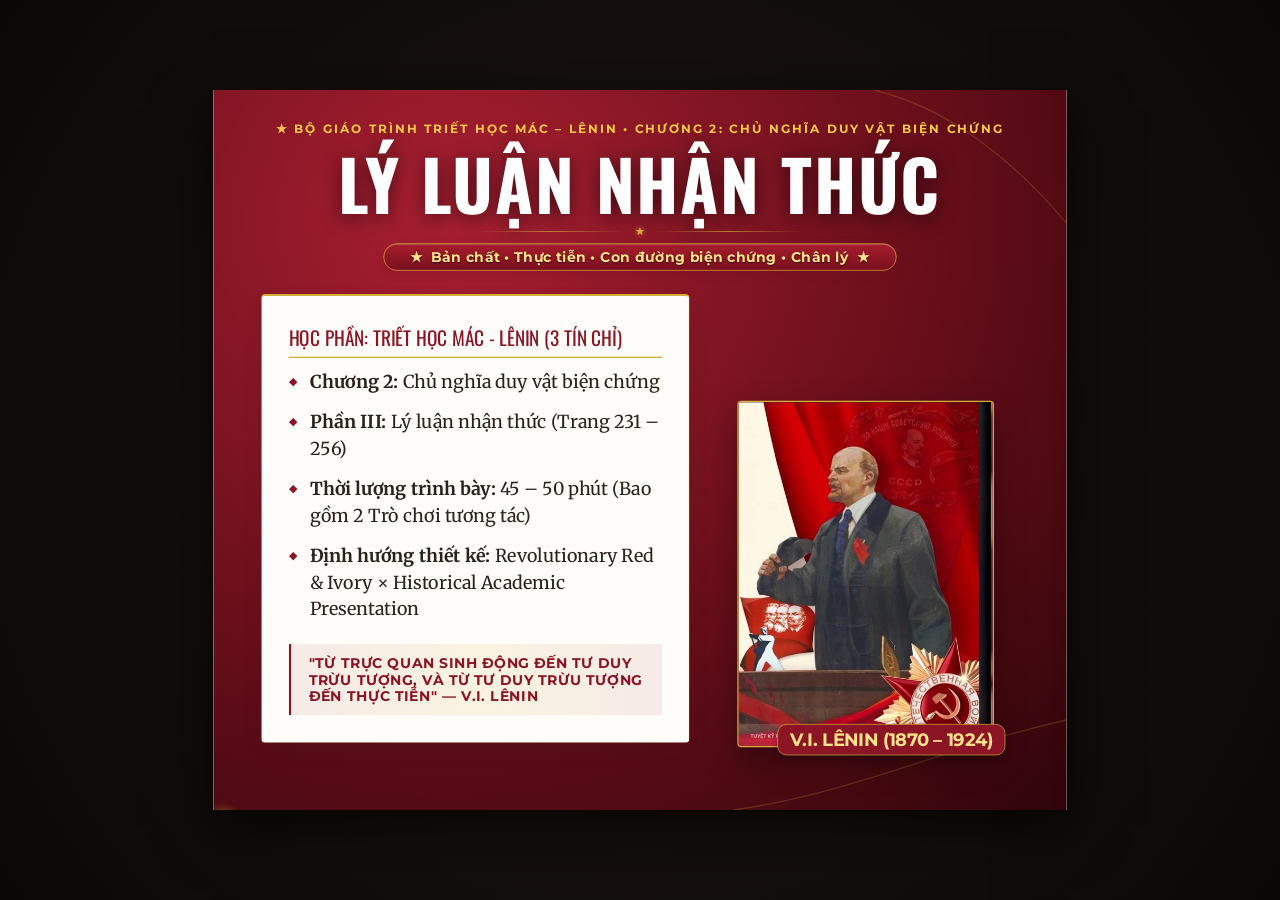
==== presentation/index.html @ bc255d62 "Update fit.js: per-column responsive text scaling with side-ratio constraint & add data-nofit to sli" ====
<!DOCTYPE html>
<html lang="vi">
<head>
  <meta charset="UTF-8">
  <meta name="viewport" content="width=device-width, initial-scale=1.0">
  <title>Lý luận nhận thức - Triết học Mác – Lênin</title>
  <!-- Google Fonts for Vietnamese Academic Presentation -->
  <link rel="stylesheet" href="assets/css/fonts.css"> <!-- font tự lưu: chạy được khi không có mạng -->
  <link rel="stylesheet" href="assets/css/style.css">
  <link rel="stylesheet" href="assets/css/design-v3.css">
</head>
<body>

<svg style="display: none;">
  <defs>
    <!-- Soviet Star Gold -->
    <g id="icon-gold-star">
      <polygon points="12,2 15,9 22,9 16.5,13.5 18.5,20.5 12,16 5.5,20.5 7.5,13.5 2,9 9,9" fill="#D4AF37" stroke="#FFE28A" stroke-width="0.8"/>
    </g>
    <!-- Red Ribbon Corner Swash -->
    <g id="swash-topright">
      <path d="M0,0 C120,20 220,90 320,220 L320,0 Z" fill="url(#grad-red-swash)"/>
      <path d="M30,0 C140,25 240,105 320,200" stroke="#D4AF37" stroke-width="2" fill="none" opacity="0.8"/>
    </g>
    <!-- Wave Bottom Ribbon -->
    <g id="swash-bottomright">
      <path d="M0,200 C180,180 320,110 520,70 L520,200 Z" fill="url(#grad-red-wave)"/>
      <path d="M20,200 C200,175 340,105 520,65" stroke="#D4AF37" stroke-width="2" fill="none" opacity="0.85"/>
    </g>
    <!-- Gradients -->
    <linearGradient id="grad-red-swash" x1="0%" y1="0%" x2="100%" y2="100%">
      <stop offset="0%" stop-color="#9E1B2D" stop-opacity="0.95"/>
      <stop offset="100%" stop-color="#680E1A" stop-opacity="0.98"/>
    </linearGradient>
    <linearGradient id="grad-red-wave" x1="0%" y1="0%" x2="100%" y2="100%">
      <stop offset="0%" stop-color="#B5202B" stop-opacity="0.9"/>
      <stop offset="100%" stop-color="#7A0F1D" stop-opacity="0.98"/>
    </linearGradient>
  </defs>
</svg>

<div id="viewport">
  <div id="presentation-container">

    <!-- SLIDE 1: BÌA TRANG TRỌNG -->
    <div class="slide active bg-ivory" id="slide-1"
         data-notes-time="1 phút 30 giây"
         data-notes-explain="Kính chào Thầy Cô và các bạn sinh viên. Hôm nay chúng ta cùng bước vào nghiên cứu Phần III, Chương 2 của Bộ Giáo trình Triết học Mác - Lênin: Lý luận nhận thức (Gnoseology/Epistemology). Đây là một trong những nội dung rực rỡ nhất của chủ nghĩa duy vật biện chứng, giải mã nguồn gốc, bản chất và con đường loài người chinh phục chân lý."
         data-notes-example="Từ việc người nguyên thủy tìm ra lửa qua lao động thực tiễn cho đến các nhà khoa học đương đại vận hành kính viễn vọng không gian James Webb hay phát triển Trí tuệ Nhân tạo - đó đều là hành trình biện chứng của nhận thức."
         data-notes-keypoint="Nhận thức không phải là sự phản ánh thụ động như tấm gương soi, mà là một quá trình phản ánh tích cực, chủ động, sáng tạo thế giới khách quan vào bộ óc người trên cơ sở thực tiễn."
         data-notes-transition="Trước khi đi vào chi tiết, chúng ta cùng điểm qua cấu trúc tổng thể của bài thuyết trình hôm nay.">
      
      <svg class="ribbon-swash-topright" viewBox="0 0 320 220"><use href="#swash-topright"/></svg>
      <svg class="ribbon-swash-bottomright" viewBox="0 0 520 200"><use href="#swash-bottomright"/></svg>

      <div class="header-section-badge" style="justify-content: center;">
        <span>★</span> BỘ GIÁO TRÌNH TRIẾT HỌC MÁC – LÊNIN • CHƯƠNG 2: CHỦ NGHĨA DUY VẬT BIỆN CHỨNG
      </div>
      <h1 class="slide-main-title" style="font-size: 52px; margin-top: 10px; letter-spacing: 3px;">LÝ LUẬN NHẬN THỨC</h1>
      <div class="title-star-motif"><span class="star-icon">★</span></div>
      <div class="slide-subtitle-pill" style="margin-bottom: 28px;">
        <span class="pill-star">★</span>
        <span>Bản chất • Thực tiễn • Con đường biện chứng • Chân lý</span>
        <span class="pill-star">★</span>
      </div>

      <div class="slide-body" style="align-items: center; justify-content: space-between;">
        <!-- Left: Card thông tin bài giảng -->
        <div class="ivory-card" style="flex: 1.1; max-width: 950px; padding: 40px;">
          <div style="font-family: var(--font-title); font-size: 26px; color: var(--color-crimson); margin-bottom: 16px; border-bottom: 2px solid var(--color-gold); padding-bottom: 8px;">
            HỌC PHẦN: TRIẾT HỌC MÁC - LÊNIN (3 TÍN CHỈ)
          </div>
          <ul class="bullet-list" style="font-size: 20px;">
            <li class="bullet-item"><strong>Chương 2:</strong> Chủ nghĩa duy vật biện chứng</li>
            <li class="bullet-item"><strong>Phần III:</strong> Lý luận nhận thức (Trang 231 – 256)</li>
            <li class="bullet-item"><strong>Thời lượng trình bày:</strong> 45 – 50 phút (Bao gồm 2 Trò chơi tương tác)</li>
            <li class="bullet-item"><strong>Định hướng thiết kế:</strong> Revolutionary Red & Ivory × Historical Academic Presentation</li>
          </ul>
          <div class="takeaway-banner" style="margin-top: 32px;">
            "TỪ TRỰC QUAN SINH ĐỘNG ĐẾN TƯ DUY TRỪU TƯỢNG, VÀ TỪ TƯ DUY TRỪU TƯỢNG ĐẾN THỰC TIỄN" — V.I. LÊNIN
          </div>
        </div>

        <!-- Right: Tranh cắt tư liệu Lenin trên lễ đài -->
        <div style="flex: 0.9; display: flex; justify-content: center; align-items: flex-end; height: 100%; position: relative;">
          <img src="assets/images/cutouts/lenin_podium.jpg" alt="V.I. Lenin tại lễ đài" 
               style="max-height: 520px; border-radius: 16px; box-shadow: var(--shadow-deep); border: 2px solid var(--color-gold); object-fit: cover;">
          <div style="position: absolute; bottom: -12px; right: 20px; background: var(--color-crimson); color: var(--color-gold-light); font-family: var(--font-sans); font-size: 14px; font-weight: 700; padding: 6px 18px; border-radius: 14px; border: 1.5px solid var(--color-gold); box-shadow: 0 4px 10px rgba(0,0,0,0.3);">
            V.I. LÊNIN (1870 – 1924)
          </div>
        </div>
      </div>
    </div>
        

    <!-- SLIDE 2: MỤC LỤC BÀI HỌC -->
    <div class="slide bg-crimson-rich" id="slide-2"
         data-notes-time="1 phút 15 giây"
         data-notes-explain="Bài thuyết trình gồm 5 trụ cột nội dung chính và 2 hoạt động tương tác xen kẽ. Cấu trúc được thiết kế tuần tự theo đúng tiến trình biện chứng của nhận thức luận Mác - Lênin."
         data-notes-example="Ta sẽ đi từ lịch sử các quan điểm triết học, bản chất nhận thức, sang vai trò của thực tiễn, phân tích 2 giai đoạn cảm tính và lý tính, định nghĩa chân lý và kết thúc bằng việc liên hệ chính hành trình học tập, nghiên cứu của sinh viên trong kỷ nguyên số."
         data-notes-keypoint="Điểm nhấn là 2 trò chơi tương tác: Trò chơi 1 giữa giờ giúp phân biệt Thực tiễn vs Lý thuyết; Trò chơi 2 cuối giờ giúp giải mã các tình huống nhận thức biện chứng."
         data-notes-transition="Bây giờ, xin mời các bạn cùng theo dõi chuẩn đầu ra và mục tiêu cốt lõi mà bài giảng hướng tới.">

      <div class="header-section-badge" style="justify-content: center;">
        <span>★</span> LỘ TRÌNH BÀI GIẢNG 45-50 PHÚT
      </div>
      <h1 class="slide-main-title">NỘI DUNG CHƯƠNG TRÌNH</h1>
      <div class="title-star-motif"><span class="star-icon">★</span></div>
      <div class="slide-subtitle-pill">
        <span class="pill-star">★</span>
        <span>5 Trụ cột tri thức & 2 Hoạt động tương tác</span>
        <span class="pill-star">★</span>
      </div>

      <div class="slide-body" style="flex-direction: column; justify-content: center; gap: 16px;">
        <div style="display: grid; grid-template-columns: repeat(3, 1fr); gap: 20px;">
          <!-- Mục 1 -->
          <div class="dark-card" style="border-top: 4px solid var(--color-gold);">
            <div style="font-family: var(--font-title); font-size: 28px; color: var(--color-gold-bright); margin-bottom: 6px;">PHẦN 01</div>
            <div style="font-family: var(--font-subtitle); font-size: 20px; font-weight: 700; color: #FFFFFF; margin-bottom: 8px;">Bản chất của nhận thức</div>
            <p style="font-size: 15px; color: var(--color-text-light-muted); line-height: 1.5;">Khái niệm, các quan điểm trong lịch sử triết học và 3 nguyên tắc duy vật biện chứng của V.I. Lênin.</p>
          </div>

          <!-- Mục 2 -->
          <div class="dark-card" style="border-top: 4px solid var(--color-gold);">
            <div style="font-family: var(--font-title); font-size: 28px; color: var(--color-gold-bright); margin-bottom: 6px;">PHẦN 02</div>
            <div style="font-family: var(--font-subtitle); font-size: 20px; font-weight: 700; color: #FFFFFF; margin-bottom: 8px;">Thực tiễn & Vai trò thực tiễn</div>
            <p style="font-size: 15px; color: var(--color-text-light-muted); line-height: 1.5;">Phạm trù Practica, 3 đặc trưng, 3 hình thức cơ bản và 4 vai trò quyết định đối với nhận thức.</p>
          </div>

          <!-- Mini Game 1 -->
          <div class="dark-card" style="border-top: 4px solid #E53935; background: rgba(139, 21, 36, 0.45);">
            <div style="font-family: var(--font-title); font-size: 28px; color: #FFCDD2; margin-bottom: 6px;">GIỮA GIỜ</div>
            <div style="font-family: var(--font-subtitle); font-size: 20px; font-weight: 700; color: #FFFFFF; margin-bottom: 8px;">Trò chơi 1: Thực tiễn hay Lý thuyết?</div>
            <p style="font-size: 15px; color: #FFE28A; line-height: 1.5;">Thử thách 5 tình huống phân biệt hoạt động thực tiễn với tư duy trừu tượng thuần túy.</p>
          </div>
        </div>

        <div style="display: grid; grid-template-columns: repeat(3, 1fr); gap: 20px;">
          <!-- Mục 3 -->
          <div class="dark-card" style="border-top: 4px solid var(--color-gold);">
            <div style="font-family: var(--font-title); font-size: 28px; color: var(--color-gold-bright); margin-bottom: 6px;">PHẦN 03</div>
            <div style="font-family: var(--font-subtitle); font-size: 20px; font-weight: 700; color: #FFFFFF; margin-bottom: 8px;">Các giai đoạn nhận thức</div>
            <p style="font-size: 15px; color: var(--color-text-light-muted); line-height: 1.5;">Con đường biện chứng: Nhận thức cảm tính ⇄ Nhận thức lý tính ⇄ Thực tiễn.</p>
          </div>

          <!-- Mục 4 -->
          <div class="dark-card" style="border-top: 4px solid var(--color-gold);">
            <div style="font-family: var(--font-title); font-size: 28px; color: var(--color-gold-bright); margin-bottom: 6px;">PHẦN 04 & 05</div>
            <div style="font-family: var(--font-subtitle); font-size: 20px; font-weight: 700; color: #FFFFFF; margin-bottom: 8px;">Chân lý & Kỷ nguyên AI</div>
            <p style="font-size: 15px; color: var(--color-text-light-muted); line-height: 1.5;">Tính khách quan, tương đối, tuyệt đối, cụ thể và vận dụng vào kỷ nguyên Trí tuệ nhân tạo.</p>
          </div>

          <!-- Mini Game 2 & Tổng kết -->
          <div class="dark-card" style="border-top: 4px solid #F59E0B; background: rgba(90, 60, 20, 0.45);">
            <div style="font-family: var(--font-title); font-size: 28px; color: var(--color-gold-bright); margin-bottom: 6px;">CUỐI GIỜ</div>
            <div style="font-family: var(--font-subtitle); font-size: 20px; font-weight: 700; color: #FFFFFF; margin-bottom: 8px;">Trò chơi 2 & Tổng kết sơ đồ</div>
            <p style="font-size: 15px; color: #FFE28A; line-height: 1.5;">Giải mã hành trình nhận thức, tổng kết Mindmap toàn diện và giải đáp câu hỏi ôn tập.</p>
          </div>
        </div>
      </div>
    </div>
        

    <!-- SLIDE 3: MỤC TIÊU VÀ CHUẨN ĐẦU RA -->
    <div class="slide bg-ivory" id="slide-3"
         data-notes-time="1 phút"
         data-notes-explain="Một bài thuyết trình học thuật đại học cần nêu rõ mục tiêu đào tạo. Người học cần nắm chắc 3 khối: Tri thức khoa học, Phương pháp luận tư duy và Thái độ vận dụng thực tiễn."
         data-notes-example="Không chỉ học vẹt định nghĩa, sinh viên phải biết áp dụng vào các đồ án lập trình, thí nghiệm khoa học và làm việc thực tế sau khi ra trường."
         data-notes-keypoint="Khắc phục triệt để bệnh giáo điều (chỉ nói lý thuyết suông) và bệnh kinh nghiệm chủ nghĩa (chỉ làm mò mẫm thiếu lý luận soi đường)."
         data-notes-transition="Để kích hoạt tư duy, chúng ta hãy cùng đặt ra câu hỏi triết học cơ bản nhất đã thách thức nhân loại hàng nghìn năm qua.">

      <svg class="ribbon-swash-topright" viewBox="0 0 320 220"><use href="#swash-topright"/></svg>
      <div class="header-section-badge"><span>★</span> MỤC TIÊU VÀ ĐỊNH HƯỚNG PHÁT TRIỂN NĂNG LỰC</div>
      <h1 class="slide-main-title">CHUẨN ĐẦU RA BÀI HỌC</h1>
      <div class="title-star-motif"><span class="star-icon">★</span></div>
      <div class="slide-subtitle-pill">
        <span class="pill-star">★</span>
        <span>Tri thức cốt lõi • Kỹ năng tư duy • Vận dụng thực tế</span>
        <span class="pill-star">★</span>
      </div>

      <div class="slide-body" style="display: grid; grid-template-columns: 1fr 1fr 1fr; gap: 28px;">
        <!-- Card 1 -->
        <div class="ivory-card" style="border-top: 5px solid var(--color-crimson);">
          <div style="display: flex; align-items: center; gap: 12px; margin-bottom: 16px;">
            <div style="font-size: 32px; color: var(--color-crimson);">✦</div>
            <h3 style="font-family: var(--font-subtitle); font-size: 22px; color: var(--color-crimson);">TRI THỨC CỐT LÕI</h3>
          </div>
          <ul class="bullet-list" style="font-size: 17px;">
            <li class="bullet-item">Hiểu sâu sắc bản chất nhận thức là sự phản ánh tích cực, chủ động, sáng tạo.</li>
            <li class="bullet-item">Nắm vững 3 đặc trưng, 3 hình thức và 4 vai trò của thực tiễn.</li>
            <li class="bullet-item">Nắm trọn vẹn quy luật vận động từ nhận thức cảm tính đến lý tính và quay về thực tiễn.</li>
            <li class="bullet-item">Nắm rõ 3 tính chất của chân lý: khách quan, tương đối & tuyệt đối, cụ thể.</li>
          </ul>
        </div>

        <!-- Card 2 -->
        <div class="ivory-card" style="border-top: 5px solid var(--color-gold);">
          <div style="display: flex; align-items: center; gap: 12px; margin-bottom: 16px;">
            <div style="font-size: 32px; color: var(--color-gold-dark);">★</div>
            <h3 style="font-family: var(--font-subtitle); font-size: 22px; color: var(--color-gold-dark);">KỸ NĂNG TƯ DUY</h3>
          </div>
          <ul class="bullet-list" style="font-size: 17px;">
            <li class="bullet-item">Xây dựng tư duy biện chứng: nhìn sự vật trong sự vận động, không phiến diện, máy móc.</li>
            <li class="bullet-item">Kết hợp nhuần nhuyễn phương pháp suy lý: Quy nạp và Diễn dịch trong học tập.</li>
            <li class="bullet-item">Phát triển năng lực tư duy phản biện (Critical Thinking) trước luồng thông tin đa chiều.</li>
          </ul>
        </div>

        <!-- Card 3 -->
        <div class="ivory-card" style="border-top: 5px solid #2E7D32;">
          <div style="display: flex; align-items: center; gap: 12px; margin-bottom: 16px;">
            <div style="font-size: 32px; color: #2E7D32;">✔</div>
            <h3 style="font-family: var(--font-subtitle); font-size: 22px; color: #2E7D32);">NĂNG LỰC VẬN DỤNG</h3>
          </div>
          <ul class="bullet-list" style="font-size: 17px;">
            <li class="bullet-item">Quán triệt nguyên tắc thực tiễn: lấy hành động, thí nghiệm, thực hành làm thước đo.</li>
            <li class="bullet-item">Sử dụng công nghệ và Trí tuệ nhân tạo (AI) có trách nhiệm, luôn kiểm chứng thực tế.</li>
            <li class="bullet-item">Chống hai khuynh hướng sai lầm: Bệnh giáo điều và Bệnh kinh nghiệm chủ nghĩa.</li>
          </ul>
        </div>
      </div>
    </div>
        

    <!-- SLIDE 4: KHỞI ĐỘNG VÀ ĐẶT VẤN ĐỀ -->
    <div class="slide bg-ivory" id="slide-4"
         data-notes-time="1 phút 15 giây"
         data-notes-explain="Chúng ta khởi động bằng câu hỏi lớn của triết học: 'Con người có thể nhận thức được thế giới hay không?'. Trong bức họa nổi tiếng 'Trường Athena' của Raphael, Plato chỉ tay lên trời (ý niệm khách quan), còn Aristotle hướng lòng bàn tay xuống đất (hiện thực tự nhiên)."
         data-notes-example="Mắt ta thấy Mặt Trời mọc đằng Đông lặn đằng Tây, cảm giác cho rằng Trái Đất đứng yên. Nhưng khoa học chứng minh Trái Đất quay quanh Mặt Trời. Như vậy cảm giác bề ngoài chưa phải là bản chất!"
         data-notes-keypoint="Sự thật khách quan đòi hỏi con người phải vượt qua cảm giác trực quan đơn thuần để đi sâu vào tư duy lý tính và kiểm nghiệm qua thực tiễn."
         data-notes-transition="Vậy lý luận nhận thức nằm ở vị trí nào trong toàn bộ tòa lâu đài triết học Mác - Lênin? Chúng ta cùng sang slide tiếp theo.">

      <svg class="ribbon-swash-topright" viewBox="0 0 320 220"><use href="#swash-topright"/></svg>
      <div class="header-section-badge"><span>★</span> KHỞI ĐỘNG TƯ DUY KHOA HỌC</div>
      <h1 class="slide-main-title">CÂU HỎI LỚN CỦA NHẬN THỨC LUẬN</h1>
      <div class="title-star-motif"><span class="star-icon">★</span></div>
      <div class="slide-subtitle-pill">
        <span class="pill-star">★</span>
        <span>Con người có thể nhận thức được bản chất thế giới không?</span>
        <span class="pill-star">★</span>
      </div>

      <div class="slide-body">
        <div class="ivory-card" style="flex: 1.2; display: flex; flex-direction: column; justify-content: space-between;">
          <div>
            <h3 style="font-family: var(--font-subtitle); font-size: 24px; color: var(--color-crimson); margin-bottom: 16px;">
              NGHỊCH LÝ GIỮA "HIỆN TƯỢNG BỀ NGOÀI" VÀ "BẢN CHẤT BÊN TRONG"
            </h3>
            <ul class="bullet-list" style="font-size: 19px;">
              <li class="bullet-item"><strong>Ảo ảnh của trực quan:</strong> Mắt thường thấy Mặt Trời chuyển động quanh Trái Đất, cái que cắm vào nước trông như bị gãy. Cảm giác có phản ánh hoàn toàn đúng sự thật?</li>
              <li class="bullet-item"><strong>Sự bất đồng nhận thức:</strong> Vì sao cùng chứng kiến một biến cố lịch sử hay hiện tượng xã hội, mỗi học phái, giai cấp lại có quan điểm và kết luận trái ngược nhau?</li>
              <li class="bullet-item"><strong>Tiêu chuẩn phân xử:</strong> Khi các lập luận lý thuyết đều tỏ ra chặt chẽ, cái gì là thước đo tối cao để phân định đúng - sai, chân lý hay ngụy biện?</li>
            </ul>
          </div>
          <div class="takeaway-banner">
            "NẾU HÌNH THỨC BIỂU HIỆN VÀ BẢN CHẤT CỦA SỰ VẬT LÀ HOÀN TOÀN NHẤT TRÍ VỚI NHAU, THÌ MỌI KHOA HỌC SẼ TRỞ NÊN THỪA." — C. MÁC
          </div>
        </div>

        <div style="flex: 0.8; display: flex; flex-direction: column; align-items: center; justify-content: center;">
          <div class="polaroid-frame" style="transform: rotate(2deg); width: 92%;">
            <img src="assets/images/school_of_athens.jpg" class="polaroid-img" style="height: 380px;" alt="Trường Athena của Raphael">
            <div class="polaroid-caption">Bức họa "Trường Athena" (Raphael) — Cuộc tranh luận ngàn năm về nguồn gốc nhận thức</div>
          </div>
        </div>
      </div>
    </div>
        

    <!-- SLIDE 5: VỊ TRÍ TRONG HỆ THỐNG TRIẾT HỌC -->
    <div class="slide bg-ivory" id="slide-5"
         data-notes-time="1 phút 15 giây"
         data-notes-explain="Chúng ta xác định tọa độ của Phần III trong toàn bộ môn học. Vấn đề cơ bản của triết học có 2 mặt: Mặt thứ nhất trả lời vật chất hay ý thức có trước; Mặt thứ hai trả lời con người có nhận thức được thế giới hay không. Lý luận nhận thức chính là lời giải quyết triệt để cho mặt thứ hai."
         data-notes-example="Ở phần trước, ta đã học 2 nguyên lý, 3 quy luật (Lượng - Chất, Mâu thuẫn, Phủ định của phủ định), 6 cặp phạm trù. Những quy luật đó không chỉ tồn tại ngoài tự nhiên mà chính là quy luật vận động của tư duy nhận thức."
         data-notes-keypoint="Phép biện chứng duy vật và Lý luận nhận thức duy vật biện chứng thống nhất hữu cơ với nhau."
         data-notes-transition="Bây giờ, chúng ta chính thức bước vào Phần I: Lịch sử nhận thức luận và Quan điểm duy vật biện chứng.">

      <svg class="ribbon-swash-topright" viewBox="0 0 320 220"><use href="#swash-topright"/></svg>
      <div class="header-section-badge"><span>★</span> MỐI LIÊN HỆ HỆ THỐNG TRIẾT HỌC</div>
      <h1 class="slide-main-title">VỊ TRÍ CỦA LÝ LUẬN NHẬN THỨC</h1>
      <div class="title-star-motif"><span class="star-icon">★</span></div>
      <div class="slide-subtitle-pill">
        <span class="pill-star">★</span>
        <span>Giải quyết mặt thứ hai của vấn đề cơ bản của triết học</span>
        <span class="pill-star">★</span>
      </div>

      <div class="slide-body" style="display: flex; gap: 32px;">
        <div class="ivory-card" style="flex: 1; display: flex; flex-direction: column; justify-content: center; gap: 20px;">
          <h3 style="font-family: var(--font-subtitle); font-size: 22px; color: var(--color-crimson);">
            TÒA LÂU ĐÀI CHỦ NGHĨA DUY VẬT BIỆN CHỨNG
          </h3>
          <div style="display: flex; flex-direction: column; gap: 12px; font-size: 18px;">
            <div style="padding: 12px 18px; background: rgba(139, 21, 36, 0.06); border-left: 4px solid var(--color-crimson); border-radius: 6px;">
              <strong>1. Vật chất và Ý thức:</strong> Khẳng định thế giới vật chất tồn tại khách quan, ý thức là sự phản ánh sáng tạo thế giới vật chất.
            </div>
            <div style="padding: 12px 18px; background: rgba(212, 175, 55, 0.1); border-left: 4px solid var(--color-gold); border-radius: 6px;">
              <strong>2. Phép biện chứng duy vật:</strong> 2 nguyên lý (Mối liên hệ phổ biến, Sự phát triển), 3 quy luật cơ bản, 6 cặp phạm trù.
            </div>
            <div style="padding: 12px 18px; background: rgba(139, 21, 36, 0.12); border-left: 4px solid var(--color-red-vibrant); border-radius: 6px; box-shadow: 0 4px 12px rgba(139,21,36,0.15);">
              <strong>3. Lý luận nhận thức duy vật biện chứng (Trọng tâm):</strong> Vận dụng toàn bộ phép biện chứng vào quá trình nhận thức chân lý của con người.
            </div>
          </div>
        </div>

        <div class="curled-note" style="flex: 1; display: flex; flex-direction: column; justify-content: space-between;">
          <div>
            <h3 style="font-family: var(--font-subtitle); font-size: 22px; color: var(--color-gold-dark); margin-bottom: 14px;">
              Ý NGHĨA BẢN LỀ CỦA PHẦN III
            </h3>
            <p style="font-size: 18px; line-height: 1.6; color: var(--color-text-main); margin-bottom: 16px;">
              Lý luận nhận thức không đứng tách rời, mà là <strong>sự thống nhất giữa thế giới quan duy vật và phương pháp luận biện chứng</strong>.
            </p>
            <p style="font-size: 18px; line-height: 1.6; color: var(--color-text-main);">
              Nó là cầu nối trực tiếp để chuẩn bị nghiên cứu sang <strong>Chương 3: Chủ nghĩa duy vật lịch sử</strong> (hình thái kinh tế - xã hội, giai cấp, nhà nước, tồn tại xã hội và ý thức xã hội).
            </p>
          </div>
          <div class="takeaway-banner" style="background: rgba(212, 175, 55, 0.15); border-left-color: var(--color-gold);">
            THỐNG NHẤT HỮU CƠ: PHÉP BIỆN CHỨNG = LÝ LUẬN NHẬN THỨC = LOGIC HỌC
          </div>
        </div>
      </div>
    </div>
        

    <!-- SLIDE 6: KHÁI NIỆM LÝ LUẬN NHẬN THỨC -->
    <div class="slide bg-ivory" id="slide-6"
         data-notes-time="1 phút 15 giây"
         data-notes-explain="Chúng ta tìm hiểu nguồn gốc từ nguyên: Trong tiếng Hy Lạp cổ, 'Gnosis' có nghĩa là tri thức, 'Logos' có nghĩa là học thuyết, lời bàn giải. Ghép lại thành Gnoseology (Lý luận nhận thức) hay Epistemology."
         data-notes-example="Đây là nhánh triết học nghiên cứu bản chất của nhận thức, con người nhận thức bằng cách nào, nhận thức có giới hạn không, và tiêu chuẩn nào phân định đúng sai."
         data-notes-keypoint="Giáo trình trang 231 định nghĩa: Lý luận nhận thức là một bộ phận của triết học, nghiên cứu bản chất, con đường, quy luật của quá trình nhận thức hiện thực khách quan của con người."
         data-notes-transition="Trước khi Mác và Ăngghen ra đời, các trào lưu triết học cổ đại và cận đại đã nhìn nhận vấn đề này như thế nào?">

      <svg class="ribbon-swash-topright" viewBox="0 0 320 220"><use href="#swash-topright"/></svg>
      <div class="header-section-badge"><span>★</span> PHẦN I: BẢN CHẤT CỦA NHẬN THỨC</div>
      <h1 class="slide-main-title">KHÁI NIỆM LÝ LUẬN NHẬN THỨC</h1>
      <div class="title-star-motif"><span class="star-icon">★</span></div>
      <div class="slide-subtitle-pill">
        <span class="pill-star">★</span>
        <span>Từ nguyên Hy Lạp: "Gnosis" (Tri thức) + "Logos" (Học thuyết)</span>
        <span class="pill-star">★</span>
      </div>

      <div class="slide-body">
        <div class="ivory-card" style="flex: 1.2; display: flex; flex-direction: column; justify-content: space-between;">
          <div>
            <h3 style="font-family: var(--font-subtitle); font-size: 24px; color: var(--color-crimson); margin-bottom: 16px;">
              ĐỊNH NGHĨA KHOA HỌC TRONG GIÁO TRÌNH (TRANG 231)
            </h3>
            <ul class="bullet-list" style="font-size: 19px;">
              <li class="bullet-item"><strong>Lý luận nhận thức (Gnoseology / Epistemology):</strong> Là học thuyết triết học nghiên cứu về bản chất của nhận thức, các hình thức, giai đoạn và quy luật vận động của quá trình con người phản ánh hiện thực khách quan.</li>
              <li class="bullet-item"><strong>Đối tượng nghiên cứu:</strong> Khả năng nhận thức của con người; mối quan hệ giữa tri thức với hiện thực khách quan; con đường đạt tới chân lý và tiêu chuẩn kiểm tra chân lý.</li>
              <li class="bullet-item"><strong>Khía cạnh bản thể luận & nhận thức luận:</strong> Khi triết học ra đời với tư cách là hệ thống tri thức lý luận, vấn đề nhận thức luận luôn là tâm điểm tranh luận giữa các trường phái.</li>
            </ul>
          </div>
          <div class="takeaway-banner">
            LÝ LUẬN NHẬN THỨC GIẢI QUYẾT TRIỆT ĐỂ MẶT THỨ HAI CỦA VẤN ĐỀ CƠ BẢN CỦA TRIẾT HỌC
          </div>
        </div>

        <div style="flex: 0.8; display: flex; flex-direction: column; align-items: center; justify-content: center;">
          <div class="polaroid-frame" style="transform: rotate(-3deg); width: 88%;">
            <img src="assets/images/aristotle.jpg" class="polaroid-img" style="height: 380px;" alt="Aristotle">
            <div class="polaroid-caption">Tượng bán thân Aristotle (384 – 322 TCN) — Cội nguồn logic học và nhận thức luận cổ đại</div>
          </div>
        </div>
      </div>
    </div>
        

    <!-- SLIDE 7: CHỦ NGHĨA DUY TÂM VỀ NHẬN THỨC -->
    <div class="slide bg-ivory" id="slide-7"
         data-notes-time="1 phút 20 giây"
         data-notes-explain="Chúng ta khảo sát quan điểm của chủ nghĩa duy tâm. Chủ nghĩa duy tâm chia thành 2 nhánh: Duy tâm chủ quan (Berkeley, Hume) và Duy tâm khách quan (Plato, Hegel)."
         data-notes-example="George Berkeley cho rằng: 'Sự vật là phức hợp của các cảm giác', 'Tồn tại tức là được tri giác' (Esse est percipi). Nếu không ai nhìn thấy quả táo thì quả táo không tồn tại! Điều này hoàn toàn phản khoa học. Trong khi đó, Plato xem nhận thức chỉ là linh hồn nhớ lại (hồi tưởng) thế giới ý niệm kiếp trước."
         data-notes-keypoint="Điểm chung của chủ nghĩa duy tâm: Phủ nhận nguồn gốc vật chất khách quan của nhận thức, coi nhận thức bắt nguồn từ ý thức, tinh thần thuần túy."
         data-notes-transition="Bên cạnh chủ nghĩa duy tâm, còn có những triết gia hoài nghi tuyệt đối về khả năng hiểu biết của con người. Đó là ai?">

      <svg class="ribbon-swash-topright" viewBox="0 0 320 220"><use href="#swash-topright"/></svg>
      <div class="header-section-badge"><span>★</span> LỊCH SỬ NHẬN THỨC LUẬN (TRANG 232 – 233)</div>
      <h1 class="slide-main-title">QUAN ĐIỂM CỦA CHỦ NGHĨA DUY TÂM</h1>
      <div class="title-star-motif"><span class="star-icon">★</span></div>
      <div class="slide-subtitle-pill">
        <span class="pill-star">★</span>
        <span>Phủ nhận nguồn gốc hiện thực khách quan của nhận thức</span>
        <span class="pill-star">★</span>
      </div>

      <div class="slide-body" style="display: grid; grid-template-columns: 1fr 1fr; gap: 32px;">
        <!-- Cột 1: Duy tâm chủ quan -->
        <div class="ivory-card" style="border-top: 5px solid var(--color-crimson);">
          <div style="display: flex; align-items: center; gap: 16px; margin-bottom: 16px;">
            <div class="wax-seal" style="width: 80px; height: 80px;">
              <img src="assets/images/george_berkeley.jpg" class="wax-seal-inner-img" style="width: 62px; height: 62px;" alt="Berkeley">
            </div>
            <div>
              <h3 style="font-family: var(--font-subtitle); font-size: 22px; color: var(--color-crimson);">DUY TÂM CHỦ QUAN</h3>
              <div style="font-size: 14px; color: var(--color-text-muted);">Đại biểu: George Berkeley (1685 – 1753)</div>
            </div>
          </div>
          <ul class="bullet-list" style="font-size: 17px;">
            <li class="bullet-item">Khẳng định: Mọi sự vật hiện tượng chỉ là <strong>"phức hợp của những cảm giác"</strong> chủ quan của con người.</li>
            <li class="bullet-item">Luận điểm nổi tiếng: <em>"Tồn tại tức là được tri giác"</em> (Esse est percipi).</li>
            <li class="bullet-item">Hậu quả: Rơi vào thuyết duy ngã (Solipsism) — chỉ có bản thân cái 'tôi' và cảm giác của 'tôi' là tồn tại thực sự.</li>
          </ul>
        </div>

        <!-- Cột 2: Duy tâm khách quan -->
        <div class="ivory-card" style="border-top: 5px solid var(--color-gold);">
          <div style="display: flex; align-items: center; gap: 16px; margin-bottom: 16px;">
            <div class="wax-seal" style="width: 80px; height: 80px;">
              <img src="assets/images/hegel.jpg" class="wax-seal-inner-img" style="width: 62px; height: 62px;" alt="Hegel">
            </div>
            <div>
              <h3 style="font-family: var(--font-subtitle); font-size: 22px; color: var(--color-gold-dark);">DUY TÂM KHÁCH QUAN</h3>
              <div style="font-size: 14px; color: var(--color-text-muted);">Đại biểu: Platon (427 – 347 TCN), G.W.F. Hegel</div>
            </div>
          </div>
          <ul class="bullet-list" style="font-size: 17px;">
            <li class="bullet-item"><strong>Platon:</strong> Nhận thức thực chất chỉ là quá trình <em>"hồi tưởng lại"</em> (anamnesis) của linh hồn bất tử về thế giới ý niệm kiếp trước.</li>
            <li class="bullet-item"><strong>Hegel:</strong> Nhận thức là quá trình <em>"Ý niệm tuyệt đối"</em> tự vận động, tự tha hóa vào giới tự nhiên rồi tự nhận thức lại chính bản thân mình.</li>
            <li class="bullet-item">Hạn chế: Thần bí hóa quá trình nhận thức của con người xã hội.</li>
          </ul>
        </div>
      </div>
    </div>
        

    <!-- SLIDE 8: HOÀI NGHI LUẬN VÀ BẤT KHẢ TRI LUẬN -->
    <div class="slide bg-ivory" id="slide-8"
         data-notes-time="1 phút 20 giây"
         data-notes-explain="Chúng ta phân tích hai trào lưu: Thuyết hoài nghi (Skepticism) và Thuyết không thể biết (Bất khả tri luận - Agnosticism). Tiêu biểu nhất cho Bất khả tri luận cận đại là đại triết gia người Đức Immanuel Kant."
         data-notes-example="Kant chia thế giới thành 2 nửa: Một bên là 'Hiện tượng' (Phenomena) mà giác quan ta cảm nhận được, một bên là 'Vật tự nó' (Ding an sich) nằm kín đáo bên trong mà con người không bao giờ chạm tới được."
         data-notes-keypoint="Ph. Ăngghen đã bác bỏ Kant một cách đanh thép: Sự bác bỏ sâu sắc nhất đối với những sự lập dị triết học này chính là THỰC TIỄN, thực nghiệm và công nghiệp."
         data-notes-transition="Vậy các nhà duy vật trước Mác đã giải quyết vấn đề nhận thức như thế nào?">

      <svg class="ribbon-swash-topright" viewBox="0 0 320 220"><use href="#swash-topright"/></svg>
      <div class="header-section-badge"><span>★</span> LỊCH SỬ NHẬN THỨC LUẬN (TRANG 233 – 234)</div>
      <h1 class="slide-main-title">HOÀI NGHI LUẬN VÀ BẤT KHẢ TRI LUẬN</h1>
      <div class="title-star-motif"><span class="star-icon">★</span></div>
      <div class="slide-subtitle-pill">
        <span class="pill-star">★</span>
        <span>Nghi ngờ khả năng nhận thức & Luận điểm "Vật tự nó" của I. Kant</span>
        <span class="pill-star">★</span>
      </div>

      <div class="slide-body">
        <div class="ivory-card" style="flex: 1.2; display: flex; flex-direction: column; justify-content: space-between;">
          <div>
            <h3 style="font-family: var(--font-subtitle); font-size: 22px; color: var(--color-crimson); margin-bottom: 12px;">
              GIỚI HẠN NHẬN THỨC THEO QUAN ĐIỂM CỦA I. KANT (1724 – 1804)
            </h3>
            <ul class="bullet-list" style="font-size: 18px;">
              <li class="bullet-item"><strong>Thuyết hoài nghi (Hume):</strong> Nghi ngờ độ xác thực của tri thức giác quan, cho rằng không có gì chứng minh thế giới bên ngoài tương ứng với cảm giác của ta.</li>
              <li class="bullet-item"><strong>Thuyết không thể biết (Agnosticism của Kant):</strong> Thừa nhận có thế giới khách quan bên ngoài tác động vào giác quan, nhưng con người <em>chỉ nhận thức được 'Hiện tượng' bề ngoài</em>.</li>
              <li class="bullet-item"><strong>Bản chất sự vật là "Vật tự nó" (Ding an sich):</strong> Nằm ngoài khả năng nắm bắt của trí tuệ con người, là bức tường vĩnh viễn không thể vượt qua.</li>
            </ul>
          </div>
          <div class="takeaway-banner">
            ĂNGGHEN BÁC BỎ: "NẾU CHÚNG TA CÓ THỂ CHỨNG MINH TÍNH CHÍNH XÁC CỦA SỰ HIỂU BIẾT... BẰNG CÁCH TỰ MÌNH LÀM RA SỰ VẬT ĐÓ THÌ 'VẬT TỰ NÓ' KHÔNG CÒN NỮA!"
          </div>
        </div>

        <div style="flex: 0.8; display: flex; flex-direction: column; align-items: center; justify-content: center;">
          <div class="polaroid-frame" style="transform: rotate(3deg); width: 88%;">
            <img src="assets/images/immanuel_kant.jpg" class="polaroid-img" style="height: 380px;" alt="Immanuel Kant">
            <div class="polaroid-caption">Immanuel Kant (1724 – 1804) — Người đề xướng thuyết "Vật tự nó" (Ding an sich)</div>
          </div>
        </div>
      </div>
    </div>
        

    <!-- SLIDE 9: CHỦ NGHĨA DUY VẬT TRƯỚC C. MÁC -->
    <div class="slide bg-ivory" id="slide-9"
         data-notes-time="1 phút 20 giây"
         data-notes-explain="Chủ nghĩa duy vật trước Mác (từ Đê-mô-crít cổ đại đến Phoi-ơ-bắc thế kỷ XIX) có công lao rất lớn: kiên quyết khẳng định con người có thể nhận thức được thế giới khách quan."
         data-notes-example="Tuy nhiên, họ ví nhận thức con người giống như một tấm gương phẳng hay miếng sáp mềm: ngoại giới chiếu vào thế nào thì in hệt như thế. Họ nhìn nhận nhận thức một cách thụ động, siêu hình, tĩnh tại."
         data-notes-keypoint="Hạn chế cốt tử: Họ không nhìn thấy vai trò của THỰC TIỄN lịch sử - xã hội và tính năng động, sáng tạo của chủ thể nhận thức."
         data-notes-transition="Sự bế tắc này chỉ được giải quyết khi C. Mác, Ph. Ăngghen và V.I. Lênin xây dựng nên lý luận nhận thức duy vật biện chứng.">

      <svg class="ribbon-swash-topright" viewBox="0 0 320 220"><use href="#swash-topright"/></svg>
      <div class="header-section-badge"><span>★</span> LỊCH SỬ NHẬN THỨC LUẬN (TRANG 234 – 235)</div>
      <h1 class="slide-main-title">CHỦ NGHĨA DUY VẬT TRƯỚC C. MÁC</h1>
      <div class="title-star-motif"><span class="star-icon">★</span></div>
      <div class="slide-subtitle-pill">
        <span class="pill-star">★</span>
        <span>Khẳng định khả năng nhận thức nhưng mang tính trực quan, siêu hình</span>
        <span class="pill-star">★</span>
      </div>

      <div class="slide-body">
        <div class="ivory-card" style="flex: 1.2; display: flex; flex-direction: column; justify-content: space-between;">
          <div>
            <h3 style="font-family: var(--font-subtitle); font-size: 22px; color: var(--color-crimson); margin-bottom: 12px;">
              ƯU ĐIỂM VÀ HAI HẠN CHẾ CƠ BẢN (TRANG 234)
            </h3>
            <ul class="bullet-list" style="font-size: 18px;">
              <li class="bullet-item"><strong>Mặt tích cực:</strong> Dũng cảm công nhận con người có khả năng nhận thức thế giới; xem nhận thức là sự phản ánh của hiện thực khách quan vào bộ óc con người.</li>
              <li class="bullet-item"><strong>Hạn chế 1 (Tính chất trực quan, máy móc):</strong> Coi phản ánh nhận thức chỉ như <em>"tấm gương soi"</em> hay <em>"miếng sáp in dấu"</em>, thụ động, một chiều, không thấy sự biến đổi phức tạp.</li>
              <li class="bullet-item"><strong>Hạn chế 2 (Tính chất siêu hình, phi lịch sử):</strong> Không hiểu được nhận thức là quá trình biện chứng vận động có mâu thuẫn; <em>đặc biệt là hoàn toàn không thấy vai trò của hoạt động thực tiễn</em>.</li>
            </ul>
          </div>
          <div class="takeaway-banner">
            KHÔNG ĐƯA THỰC TIỄN VÀO LÝ LUẬN NHẬN THỨC CHÍNH LÀ NGUYÊN NHÂN KHIẾN DUY VẬT CŨ RƠI VÀO BẾ TẮC
          </div>
        </div>

        <div style="flex: 0.8; display: flex; flex-direction: column; align-items: center; justify-content: center;">
          <div class="polaroid-frame" style="transform: rotate(-2deg); width: 88%;">
            <img src="assets/images/ludwig_feuerbach.jpg" class="polaroid-img" style="height: 380px;" alt="Ludwig Feuerbach">
            <div class="polaroid-caption">Ludwig Feuerbach (1804 – 1872) — Đỉnh cao của chủ nghĩa duy vật siêu hình trước C. Mác</div>
          </div>
        </div>
      </div>
    </div>
        

    <!-- SLIDE 10: NỀN TỐI ĐIỆN ẢNH - 3 NGUYÊN TẮC LÊNIN -->
    <div class="slide bg-dark-cinematic" id="slide-10"
         data-notes-time="1 phút 40 giây"
         data-notes-explain="Đây là slide trọng tâm mang phong cách điện ảnh học thuật. Trong kiệt tác 'Chủ nghĩa duy vật và chủ nghĩa kinh nghiệm phê phán' (1909), V.I. Lênin đã khái quát 3 nguyên tắc nền tảng xây dựng lý luận nhận thức duy vật biện chứng."
         data-notes-example="Nguyên tắc 1 khẳng định bản thể luận vật chất. Nguyên tắc 2 khẳng định nhận thức luận phản ánh: cảm giác là hình ảnh chủ quan của thế giới khách quan. Nguyên tắc 3 đưa Thực tiễn làm tiêu chuẩn duy nhất của chân lý."
         data-notes-keypoint="Ba nguyên tắc này là vũ khí sắc bén đập tan cả chủ nghĩa duy tâm lẫn thuyết bất khả tri, xác lập nền tảng khoa học vững chắc cho nhận thức luận Mác - Lênin."
         data-notes-transition="Trên cơ sở 3 nguyên tắc này, triết học Mác - Lênin định nghĩa bản chất của nhận thức như thế nào?">

      <div class="header-section-badge" style="justify-content: center;">
        <span>★</span> BỘ GIÁO TRÌNH TRIẾT HỌC MÁC – LÊNIN (TRANG 235 – 236)
      </div>
      <h1 class="slide-main-title">BA NGUYÊN TẮC NHẬN THỨC DUY VẬT BIỆN CHỨNG</h1>
      <div class="title-star-motif"><span class="star-icon">★</span></div>
      <div class="slide-subtitle-pill">
        <span class="pill-star">★</span>
        <span>Cương lĩnh nhận thức luận của V.I. Lênin (Năm 1909)</span>
        <span class="pill-star">★</span>
      </div>

      <div class="slide-body" style="display: flex; gap: 36px; align-items: center;">
        <!-- Left: Khối 3 nguyên tắc phát sáng -->
        <div style="flex: 1.3; display: flex; flex-direction: column; gap: 18px;">
          <!-- Nguyên tắc 1 -->
          <div class="dark-card" style="border-left: 6px solid var(--color-gold); padding: 22px 28px;">
            <div style="font-family: var(--font-subtitle); font-size: 20px; font-weight: 700; color: var(--color-gold-bright); margin-bottom: 6px;">
              NGUYÊN TẮC 1: THỪA NHẬN THẾ GIỚI KHÁCH QUAN TỒN TẠI ĐỘC LẬP VỚI Ý THỨC
            </div>
            <p style="font-size: 16px; color: #EDE4D8; line-height: 1.55;">
              Thừa nhận những sự vật, hiện tượng tồn tại khách quan bên ngoài và độc lập với ý thức, cảm giác của con người. Đó là nguồn gốc duy nhất của mọi nhận thức.
            </p>
          </div>

          <!-- Nguyên tắc 2 -->
          <div class="dark-card" style="border-left: 6px solid #E53935; padding: 22px 28px;">
            <div style="font-family: var(--font-subtitle); font-size: 20px; font-weight: 700; color: #FFCDD2; margin-bottom: 6px;">
              NGUYÊN TẮC 2: CẢM GIÁC, Ý THỨC LÀ HÌNH ẢNH CỦA THẾ GIỚI KHÁCH QUAN
            </div>
            <p style="font-size: 16px; color: #EDE4D8; line-height: 1.55;">
              Ý thức là hình ảnh chủ quan của thế giới khách quan. Thế giới có thể nhận thức được, không có bức tường nào ngăn cách giữa hiện tượng và bản chất ("vật tự nó").
            </p>
          </div>

          <!-- Nguyên tắc 3 -->
          <div class="dark-card" style="border-left: 6px solid #4CAF50; padding: 22px 28px;">
            <div style="font-family: var(--font-subtitle); font-size: 20px; font-weight: 700; color: #C8E6C9; margin-bottom: 6px;">
              NGUYÊN TẮC 3: THỰC TIỄN LÀ TIÊU CHUẨN KIỂM TRA CHÂN LÝ
            </div>
            <p style="font-size: 16px; color: #EDE4D8; line-height: 1.55;">
              Thực tiễn là tiêu chuẩn duy nhất để kiểm tra tính đúng đắn của nhận thức, phân biệt hình ảnh phản ánh đúng (chân lý) với ảo tưởng, sai lầm.
            </p>
          </div>
        </div>

        <!-- Right: Tranh Lenin điện ảnh -->
        <div style="flex: 0.7; display: flex; flex-direction: column; align-items: center;">
          <div class="polaroid-frame" style="transform: rotate(2deg); background: #261D1A; padding-bottom: 16px; border: 1px solid var(--color-gold);">
            <img src="assets/images/vladimir_lenin.jpg" class="polaroid-img" style="height: 380px; border-radius: 4px;" alt="V.I. Lenin">
            <div class="polaroid-caption" style="color: var(--color-gold-light); font-size: 14px;">
              V.I. Lênin — Tác giả "Chủ nghĩa duy vật và chủ nghĩa kinh nghiệm phê phán"
            </div>
          </div>
        </div>
      </div>
    </div>
        

    <!-- SLIDE 11: NGUỒN GỐC VÀ BẢN CHẤT CỦA NHẬN THỨC -->
    <div class="slide bg-ivory" id="slide-11"
         data-notes-time="1 phút 30 giây"
         data-notes-explain="Chúng ta đi vào định nghĩa bản chất nhận thức của chủ nghĩa duy vật biện chứng. Khác với gương soi thụ động, nhận thức của con người mang 4 đặc trưng: Tích cực, Chủ động, Sáng tạo và trên cơ sở Thực tiễn."
         data-notes-example="Con người không chỉ chụp lại cái cây, mà từ việc quan sát cây cối và nhu cầu che mưa nắng, con người sáng tạo ra nhà cửa, vật liệu xây dựng mới."
         data-notes-keypoint="Nhận thức là quá trình tương tác biện chứng giữa Chủ thể (con người hiện thực có ý thức, công cụ, tri thức) và Khách thể (phần hiện thực khách quan bị chủ thể tác động) thông qua môi giới thực tiễn."
         data-notes-transition="Trong hoạt động nhận thức, con người phân chia nhận thức thành những cấp độ nào?">

      <svg class="ribbon-swash-topright" viewBox="0 0 320 220"><use href="#swash-topright"/></svg>
      <div class="header-section-badge"><span>★</span> BẢN CHẤT NHẬN THỨC (TRANG 236 – 238)</div>
      <h1 class="slide-main-title">BẢN CHẤT CỦA NHẬN THỨC</h1>
      <div class="title-star-motif"><span class="star-icon">★</span></div>
      <div class="slide-subtitle-pill">
        <span class="pill-star">★</span>
        <span>Sự phản ánh tích cực, chủ động, sáng tạo hiện thực khách quan</span>
        <span class="pill-star">★</span>
      </div>

      <div class="slide-body">
        <div class="ivory-card" style="flex: 1.2; display: flex; flex-direction: column; justify-content: space-between;">
          <div>
            <h3 style="font-family: var(--font-subtitle); font-size: 22px; color: var(--color-crimson); margin-bottom: 12px;">
              BỐN ĐẶC TRƯNG BẢN CHẤT THEO TRIẾT HỌC MÁC – LÊNIN
            </h3>
            <ul class="bullet-list" style="font-size: 18px;">
              <li class="bullet-item"><strong>Thừa nhận khách thể khách quan:</strong> Thế giới vật chất tồn tại độc lập với ý thức con người và là nguồn gốc duy nhất của nhận thức.</li>
              <li class="bullet-item"><strong>Tính tích cực và chủ động:</strong> Nhận thức không phải là sự sao chép thụ động mà con người chủ động hướng tới đối tượng theo nhu cầu của mình.</li>
              <li class="bullet-item"><strong>Tính sáng tạo phi thường:</strong> Con người có khả năng trừu tượng hóa, mô hình hóa, tái tạo lại bản chất và dự báo tương lai của sự vật.</li>
              <li class="bullet-item"><strong>Dựa trên nền tảng thực tiễn:</strong> Nhận thức nảy sinh từ thực tiễn và lấy thực tiễn làm thước đo kiểm chứng cuối cùng.</li>
            </ul>
          </div>
          <div class="takeaway-banner">
            NHẬN THỨC LÀ QUÁ TRÌNH BIỆN CHỨNG ĐI TỪ CHƯA BIẾT ĐẾN BIẾT, TỪ BIẾT NÔNG ĐẾN BIẾT SÂU, TỪ HIỆN TƯỢNG ĐẾN BẢN CHẤT
          </div>
        </div>

        <div style="flex: 0.8; display: flex; flex-direction: column; align-items: center; justify-content: center;">
          <div class="polaroid-frame" style="transform: rotate(2deg); width: 88%;">
            <img src="assets/images/karl_marx.jpg" class="polaroid-img" style="height: 380px;" alt="Karl Marx">
            <div class="polaroid-caption">Karl Marx (1818 – 1883) — Người đặt nền móng duy vật biện chứng cho nhận thức luận</div>
          </div>
        </div>
      </div>
    </div>
        

    <!-- SLIDE 12: CÁC CẤP ĐỘ CỦA NHẬN THỨC -->
    <div class="slide bg-ivory" id="slide-12"
         data-notes-time="1 phút 30 giây"
         data-notes-explain="Giáo trình trang 238 – 239 phân chia nhận thức thành 2 cặp cấp độ: 1) Nhận thức kinh nghiệm vs. Nhận thức lý luận; 2) Nhận thức thông thường vs. Nhận thức khoa học."
         data-notes-example="Quan sát chuồn chuồn bay thấp thì mưa là nhận thức kinh nghiệm thông thường. Nhưng phân tích khí áp, độ ẩm, khối không khí nóng lạnh để dự báo bão là nhận thức lý luận khoa học."
         data-notes-keypoint="Nhận thức kinh nghiệm là cơ sở ban đầu nhưng dễ phiến diện; Nhận thức lý luận có tính trừu tượng khái quát cao, đi sâu vào bản chất quy luật và định hướng cho kinh nghiệm."
         data-notes-transition="Cả kinh nghiệm lẫn lý luận đều không thể tự hình thành trong chân không, mà đều bắt nguồn từ THỰC TIỄN. Vậy Thực tiễn là gì? Chúng ta bước sang Phần II.">

      <svg class="ribbon-swash-topright" viewBox="0 0 320 220"><use href="#swash-topright"/></svg>
      <div class="header-section-badge"><span>★</span> PHÂN LOẠI NHẬN THỨC (TRANG 238 – 239)</div>
      <h1 class="slide-main-title">CÁC HÌNH THỨC VÀ CẤP ĐỘ NHẬN THỨC</h1>
      <div class="title-star-motif"><span class="star-icon">★</span></div>
      <div class="slide-subtitle-pill">
        <span class="pill-star">★</span>
        <span>Kinh nghiệm vs. Lý luận • Thông thường vs. Khoa học</span>
        <span class="pill-star">★</span>
      </div>

      <div class="slide-body" style="display: grid; grid-template-columns: 1fr 1fr; gap: 32px;">
        <!-- Nhóm 1: Kinh nghiệm vs Lý luận -->
        <div class="ivory-card" style="border-top: 5px solid var(--color-crimson);">
          <h3 style="font-family: var(--font-subtitle); font-size: 22px; color: var(--color-crimson); margin-bottom: 14px;">
            THEO TÍNH CHẤT PHẢN ÁNH
          </h3>
          <div style="margin-bottom: 16px;">
            <h4 style="color: var(--color-crimson-dark); font-size: 18px; margin-bottom: 4px;">1. Nhận thức kinh nghiệm:</h4>
            <p style="font-size: 16px; line-height: 1.5; color: var(--color-text-main);">
              Hình thành từ sự quan sát trực tiếp các sự vật hiện tượng trong đời sống hàng ngày hoặc thực nghiệm. Đem lại tri thức cụ thể, sinh động nhưng còn bề ngoài và rời rạc.
            </p>
          </div>
          <div>
            <h4 style="color: var(--color-crimson-dark); font-size: 18px; margin-bottom: 4px;">2. Nhận thức lý luận:</h4>
            <p style="font-size: 16px; line-height: 1.5; color: var(--color-text-main);">
              Nhận thức gián tiếp, khái quát về bản chất và quy luật của sự vật dưới dạng hệ thống các khái niệm, quy luật, phạm trù khoa học.
            </p>
          </div>
        </div>

        <!-- Nhóm 2: Thông thường vs Khoa học -->
        <div class="ivory-card" style="border-top: 5px solid var(--color-gold);">
          <h3 style="font-family: var(--font-subtitle); font-size: 22px; color: var(--color-gold-dark); margin-bottom: 14px;">
            THEO MỨC ĐỘ TỰ GIÁC & TỔ CHỨC
          </h3>
          <div style="margin-bottom: 16px;">
            <h4 style="color: var(--color-gold-dark); font-size: 18px; margin-bottom: 4px;">1. Nhận thức thông thường (tiền khoa học):</h4>
            <p style="font-size: 16px; line-height: 1.5; color: var(--color-text-main);">
              Hình thành tự phát, trực tiếp qua hoạt động sống hàng ngày. Chi phối phần lớn hành vi ứng xử thường nhật của con người nhưng chưa thành hệ thống chặt chẽ.
            </p>
          </div>
          <div>
            <h4 style="color: var(--color-gold-dark); font-size: 18px; margin-bottom: 4px;">2. Nhận thức khoa học:</h4>
            <p style="font-size: 16px; line-height: 1.5; color: var(--color-text-main);">
              Hình thành tự giác, có phương pháp luận, sử dụng công cụ thực nghiệm chuyên sâu để vạch ra các quy luật khách quan chi phối tự nhiên và xã hội.
            </p>
          </div>
        </div>
      </div>
    </div>
        

    <!-- SLIDE 13: PHẠM TRÙ THỰC TIỄN -->
    <div class="slide bg-ivory" id="slide-13"
         data-notes-time="1 phút 20 giây"
         data-notes-explain="Chúng ta bước vào Phần II: Thực tiễn và vai trò của thực tiễn. Đây là phát kiến vĩ đại của C. Mác. Trong tiếng Hy Lạp cổ, 'Practica' có nghĩa là hoạt động tích cực, biến đổi."
         data-notes-example="Mác viết trong Luận cương về Phoi-ơ-bắc: 'Khuyết điểm chủ yếu của toàn bộ chủ nghĩa duy vật trước kia là đối tượng, hiện thực chỉ được quan niệm dưới hình thức khách thể hay hình thức trực quan, chứ không được quan niệm là hoạt động cảm tính của con người, là thực tiễn'."
         data-notes-keypoint="Định nghĩa Mác - Lênin (Trang 241): Thực tiễn là toàn bộ những hoạt động vật chất - cảm tính, có tính mục đích, mang tính lịch sử - xã hội của con người nhằm cải tạo tự nhiên và xã hội."
         data-notes-transition="Định nghĩa này bao hàm 3 đặc trưng then chốt nào? Xin mời xem slide 14.">

      <svg class="ribbon-swash-topright" viewBox="0 0 320 220"><use href="#swash-topright"/></svg>
      <div class="header-section-badge"><span>★</span> PHẦN II: THỰC TIỄN VÀ VAI TRÒ CỦA THỰC TIỄN</div>
      <h1 class="slide-main-title">PHẠM TRÙ THỰC TIỄN (PRACTICA)</h1>
      <div class="title-star-motif"><span class="star-icon">★</span></div>
      <div class="slide-subtitle-pill">
        <span class="pill-star">★</span>
        <span>Phát kiến mang tính cách mạng của C. Mác và Ph. Ăngghen</span>
        <span class="pill-star">★</span>
      </div>

      <div class="slide-body">
        <div class="ivory-card" style="flex: 1.2; display: flex; flex-direction: column; justify-content: space-between;">
          <div>
            <div class="academic-quote" style="font-size: 20px; margin-bottom: 16px;">
              "Thực tiễn là toàn bộ những hoạt động vật chất - cảm tính, có tính mục đích, mang tính lịch sử - xã hội của con người nhằm cải tạo tự nhiên và xã hội."
              <span class="academic-quote-author">— Bộ Giáo trình Triết học Mác – Lênin, Trang 241</span>
            </div>
            <ul class="bullet-list" style="font-size: 18px;">
              <li class="bullet-item"><strong>Gốc từ ngữ:</strong> Xuất phát từ tiếng Hy Lạp cổ <em>"Practica"</em> (hoạt động tích cực, biến đổi hiện thực).</li>
              <li class="bullet-item"><strong>Hoạt động vật chất - cảm tính:</strong> Là hoạt động mà con người phải sử dụng sức mạnh thể xác, giác quan và công cụ vật chất để tác động vào đối tượng vật chất cụ thể.</li>
              <li class="bullet-item"><strong>Mục đích tối thượng:</strong> Không phải để chiêm nghiệm thế giới trong đầu mà nhằm <em>cải tạo thế giới</em>, phục vụ lợi ích sinh tồn và phát triển của con người.</li>
            </ul>
          </div>
          <div class="takeaway-banner">
            THỰC TIỄN LÀ CẦU NỐI VẬT CHẤT TRỰC TIẾP GIỮA CON NGƯỜI VỚI THẾ GIỚI TỰ NHIÊN VÀ XÃ HỘI
          </div>
        </div>

        <div style="flex: 0.8; display: flex; flex-direction: column; align-items: center; justify-content: center;">
          <div class="polaroid-frame" style="transform: rotate(2deg); width: 88%;">
            <img src="assets/images/cutouts/marx_engels_statue.jpg" class="polaroid-img" style="height: 380px;" alt="Marx & Engels">
            <div class="polaroid-caption">Tượng đài Karl Marx & Friedrich Engels — Hai nhà sáng lập chủ nghĩa duy vật lịch sử</div>
          </div>
        </div>
      </div>
    </div>
        

    <!-- SLIDE 14: BA ĐẶC TRƯNG CƠ BẢN CỦA THỰC TIỄN -->
    <div class="slide bg-ivory" id="slide-14"
         data-notes-time="1 phút 20 giây"
         data-notes-explain="Giáo trình trang 241 – 242 phân tích 3 đặc trưng cơ bản giúp phân biệt thực tiễn với các hoạt động khác của con người và loài vật."
         data-notes-example="Con ong xây tổ sáp lục giác rất hoàn hảo, con nhện giăng tơ tinh xảo, nhưng đó chỉ là bản năng sinh học, không phải thực tiễn! Con người trước khi xây nhà đã có bản vẽ thiết kế trong đầu - đó là tính mục đích tự giác."
         data-notes-keypoint="Ba đặc trưng: 1. Hoạt động vật chất cảm tính; 2. Mang tính lịch sử - xã hội; 3. Có tính mục đích tự giác cải tạo hiện thực."
         data-notes-transition="Xét theo cấu trúc chiều dọc, hoạt động thực tiễn bao gồm những yếu tố cấu thành nào?">

      <svg class="ribbon-swash-topright" viewBox="0 0 320 220"><use href="#swash-topright"/></svg>
      <div class="header-section-badge"><span>★</span> BẢN CHẤT HOẠT ĐỘNG THỰC TIỄN (TRANG 241 – 242)</div>
      <h1 class="slide-main-title">BA ĐẶC TRƯNG CƠ BẢN CỦA THỰC TIỄN</h1>
      <div class="title-star-motif"><span class="star-icon">★</span></div>
      <div class="slide-subtitle-pill">
        <span class="pill-star">★</span>
        <span>Phân biệt thực tiễn với tư duy trừu tượng và bản năng loài vật</span>
        <span class="pill-star">★</span>
      </div>

      <div class="slide-body" style="display: grid; grid-template-columns: 1fr 1fr 1fr; gap: 26px;">
        <!-- Đặc trưng 1 -->
        <div class="ivory-card" style="border-top: 5px solid var(--color-crimson);">
          <div style="font-size: 32px; color: var(--color-crimson); margin-bottom: 12px;">①</div>
          <h3 style="font-family: var(--font-subtitle); font-size: 20px; color: var(--color-crimson); margin-bottom: 12px;">
            HOẠT ĐỘNG VẬT CHẤT – CẢM TÍNH
          </h3>
          <p style="font-size: 16px; line-height: 1.6; color: var(--color-text-main);">
            Thực tiễn không phải là hoạt động tinh thần, tư tưởng. Con người sử dụng <strong>công cụ vật chất, giác quan và cơ bắp</strong> tác động vào đối tượng vật chất cụ thể bên ngoài để biến đổi chúng.
          </p>
        </div>

        <!-- Đặc trưng 2 -->
        <div class="ivory-card" style="border-top: 5px solid var(--color-gold);">
          <div style="font-size: 32px; color: var(--color-gold-dark); margin-bottom: 12px;">②</div>
          <h3 style="font-family: var(--font-subtitle); font-size: 20px; color: var(--color-gold-dark); margin-bottom: 12px;">
            MANG TÍNH LỊCH SỬ – XÃ HỘI
          </h3>
          <p style="font-size: 16px; line-height: 1.6; color: var(--color-text-main);">
            Thực tiễn là hoạt động của <strong>con người trong các quan hệ xã hội</strong>, không phải hành vi sinh học cô lập kiểu Robinson trên đảo hoang. Trình độ thực tiễn bị quy định bởi từng giai đoạn lịch sử cụ thể.
          </p>
        </div>

        <!-- Đặc trưng 3 -->
        <div class="ivory-card" style="border-top: 5px solid #2E7D32;">
          <div style="font-size: 32px; color: #2E7D32; margin-bottom: 12px;">③</div>
          <h3 style="font-family: var(--font-subtitle); font-size: 20px; color: #2E7D32); margin-bottom: 12px;">
            CÓ TÍNH MỤC ĐÍCH TỰ GIÁC
          </h3>
          <p style="font-size: 16px; line-height: 1.6; color: var(--color-text-main);">
            Khác hoàn toàn với hoạt động bản năng của loài vật (ong xây tổ, chim làm tổ), hoạt động thực tiễn của con người luôn <strong>có ý thức, có kế hoạch, hướng tới mục tiêu</strong> cải tạo thế giới để thỏa mãn nhu cầu.
          </p>
        </div>
      </div>
    </div>
        

    <!-- SLIDE 15: CẤU TRÚC CỦA HOẠT ĐỘNG THỰC TIỄN -->
    <div class="slide bg-ivory" id="slide-15"
         data-notes-time="1 phút 15 giây"
         data-notes-explain="Giáo trình trang 242 chỉ ra: Nếu cắt theo chiều dọc, hoạt động thực tiễn bao gồm 3 yếu tố liên hoàn: Mục đích -> Phương tiện (công cụ) -> Kết quả."
         data-notes-example="Mục đích nảy sinh từ nhu cầu sinh tồn (cần lương thực). Phương tiện là cái cày, máy cày, hệ thống tưới tiêu. Kết quả là hạt lúa thu hoạch được để nuôi sống con người."
         data-notes-keypoint="Phương tiện (công cụ lao động) đóng vai trò quyết định hiệu quả của thực tiễn. Trình độ công cụ phản ánh trình độ chinh phục tự nhiên của con người."
         data-notes-transition="Vậy trong xã hội, thực tiễn được biểu hiện dưới những hình thức cơ bản nào? Xin mời xem slide 16.">

      <svg class="ribbon-swash-topright" viewBox="0 0 320 220"><use href="#swash-topright"/></svg>
      <div class="header-section-badge"><span>★</span> CẤU TRÚC HỆ THỐNG THỰC TIỄN (TRANG 242)</div>
      <h1 class="slide-main-title">CẤU TRÚC CỦA HOẠT ĐỘNG THỰC TIỄN</h1>
      <div class="title-star-motif"><span class="star-icon">★</span></div>
      <div class="slide-subtitle-pill">
        <span class="pill-star">★</span>
        <span>Mục đích → Phương tiện (Công cụ) → Kết quả thực tiễn</span>
        <span class="pill-star">★</span>
      </div>

      <div class="slide-body" style="align-items: center; justify-content: space-between;">
        <div class="ivory-card" style="flex: 1.2; padding: 36px;">
          <h3 style="font-family: var(--font-subtitle); font-size: 22px; color: var(--color-crimson); margin-bottom: 18px;">
            BA MẮT XÍCH TRONG MỘT CHU TRÌNH THỰC TIỄN
          </h3>
          <div style="display: flex; flex-direction: column; gap: 16px; font-size: 18px;">
            <div style="display: flex; gap: 16px; align-items: flex-start;">
              <div style="background: var(--color-crimson); color: #FFF; font-weight: 700; border-radius: 50%; width: 32px; height: 32px; display: flex; align-items: center; justify-content: center; flex-shrink: 0;">1</div>
              <div>
                <strong>Mục đích:</strong> Nảy sinh từ nhu cầu vật chất và tinh thần của con người. Mục đích định hướng toàn bộ hành động, là hình mẫu lý tưởng về sản phẩm tương lai.
              </div>
            </div>

            <div style="display: flex; gap: 16px; align-items: flex-start;">
              <div style="background: var(--color-gold); color: #000; font-weight: 700; border-radius: 50%; width: 32px; height: 32px; display: flex; align-items: center; justify-content: center; flex-shrink: 0;">2</div>
              <div>
                <strong>Phương tiện (Công cụ):</strong> Hệ thống công cụ lao động, máy móc, phương pháp kỹ thuật được chủ thể lựa chọn để tác động vào đối tượng hiện thực.
              </div>
            </div>

            <div style="display: flex; gap: 16px; align-items: flex-start;">
              <div style="background: #2E7D32; color: #FFF; font-weight: 700; border-radius: 50%; width: 32px; height: 32px; display: flex; align-items: center; justify-content: center; flex-shrink: 0;">3</div>
              <div>
                <strong>Kết quả:</strong> Sản phẩm vật chất hoặc sự biến đổi trong hiện thực. Kết quả này được đối chiếu với mục đích ban đầu để kiểm nghiệm và rút kinh nghiệm.
              </div>
            </div>
          </div>
          <div class="takeaway-banner" style="margin-top: 24px;">
            "CÁI PHÂN BIỆT CÁC THỜI ĐẠI KINH TẾ KHÔNG PHẢI LÀ Ở CHỖ CHÚNG SẢN XUẤT RA CÁI GÌ, MÀ LÀ Ở CHỖ CHÚNG SẢN XUẤT BẰNG CÁCH NÀO, VỚI NHỮNG TƯ LIỆU LAO ĐỘNG NÀO." — C. MÁC
          </div>
        </div>

        <div style="flex: 0.8; display: flex; justify-content: center;">
          <div class="curled-note" style="width: 88%; padding: 32px;">
            <h4 style="font-family: var(--font-subtitle); font-size: 20px; color: var(--color-gold-dark); margin-bottom: 12px;">
              LƯU Ý QUAN TRỌNG:
            </h4>
            <p style="font-size: 16px; line-height: 1.6; color: var(--color-text-main); margin-bottom: 12px;">
              Nếu chỉ có mục đích trong đầu mà không dùng <strong>phương tiện vật chất</strong> tác động vào khách thể thì chưa cấu thành hoạt động thực tiễn.
            </p>
            <p style="font-size: 16px; line-height: 1.6; color: var(--color-text-main);">
              Đó chỉ là <em>ước mơ, giả thuyết hoặc tư duy trừu tượng</em> thuần túy.
            </p>
          </div>
        </div>
      </div>
    </div>
        

    <!-- SLIDE 16: BA HÌNH THỨC CƠ BẢN CỦA THỰC TIỄN -->
    <div class="slide bg-ivory" id="slide-16"
         data-notes-time="1 phút 30 giây"
         data-notes-explain="Giáo trình trang 243 – 244 nêu rõ 3 hình thức cơ bản của thực tiễn: 1. Sản xuất vật chất (cơ bản nhất, sớm nhất); 2. Hoạt động chính trị - xã hội; 3. Thực nghiệm khoa học."
         data-notes-example="Hình ảnh trên slide minh họa sinh động: Robot tự động hóa công nghiệp (sản xuất vật chất hiện đại); Đại hội đồng Liên Hợp Quốc (hoạt động chính trị - xã hội); Kính thiên văn James Webb (thực nghiệm khoa học khám phá vũ trụ)."
         data-notes-keypoint="Sản xuất vật chất đóng vai trò quyết định nhất vì nó duy trì sự tồn tại của con người; Hoạt động chính trị - xã hội giải phóng lực lượng sản xuất; Thực nghiệm khoa học dẫn dắt công nghệ thế kỷ 21."
         data-notes-transition="Ba hình thức này tác động qua lại với nhau như thế nào? Xin mời xem slide 17.">

      <svg class="ribbon-swash-topright" viewBox="0 0 320 220"><use href="#swash-topright"/></svg>
      <div class="header-section-badge"><span>★</span> BA HÌNH THỨC THỰC TIỄN (TRANG 243 – 244)</div>
      <h1 class="slide-main-title">BA HÌNH THỨC CƠ BẢN CỦA THỰC TIỄN</h1>
      <div class="title-star-motif"><span class="star-icon">★</span></div>
      <div class="slide-subtitle-pill">
        <span class="pill-star">★</span>
        <span>Sản xuất vật chất • Chính trị – Xã hội • Thực nghiệm khoa học</span>
        <span class="pill-star">★</span>
      </div>

      <div class="slide-body" style="display: grid; grid-template-columns: 1fr 1fr 1fr; gap: 24px;">
        <!-- Hình thức 1: Sản xuất vật chất -->
        <div class="ivory-card" style="border-top: 5px solid var(--color-crimson); display: flex; flex-direction: column; align-items: center; text-align: center;">
          <div class="wax-seal" style="width: 120px; height: 120px; margin-bottom: 14px;">
            <img src="assets/images/kuka_industrial_robots.jpg" class="wax-seal-inner-img" style="width: 96px; height: 96px;" alt="Robot công nghiệp">
          </div>
          <h3 style="font-family: var(--font-subtitle); font-size: 20px; color: var(--color-crimson); margin-bottom: 8px;">
            SẢN XUẤT VẬT CHẤT
          </h3>
          <div style="font-size: 13px; font-weight: 700; color: var(--color-gold-dark); margin-bottom: 10px;">HÌNH THỨC SỚM NHẤT & CƠ BẢN NHẤT</div>
          <p style="font-size: 15px; line-height: 1.5; color: var(--color-text-main); text-align: left;">
            Con người sử dụng tư liệu lao động tác động vào giới tự nhiên để tạo ra của cải vật chất duy trì sự sinh tồn của loài người. Là nền tảng cho mọi hoạt động khác.
          </p>
        </div>

        <!-- Hình thức 2: Chính trị - Xã hội -->
        <div class="ivory-card" style="border-top: 5px solid var(--color-gold); display: flex; flex-direction: column; align-items: center; text-align: center;">
          <div class="wax-seal" style="width: 120px; height: 120px; margin-bottom: 14px;">
            <img src="assets/images/un_general_assembly.jpg" class="wax-seal-inner-img" style="width: 96px; height: 96px;" alt="Đại hội đồng LHQ">
          </div>
          <h3 style="font-family: var(--font-subtitle); font-size: 20px; color: var(--color-gold-dark); margin-bottom: 8px;">
            HOẠT ĐỘNG CHÍNH TRỊ – XÃ HỘI
          </h3>
          <div style="font-size: 13px; font-weight: 700; color: var(--color-crimson); margin-bottom: 10px;">CẢI BIẾN CÁC QUAN HỆ XÃ HỘI</div>
          <p style="font-size: 15px; line-height: 1.5; color: var(--color-text-main); text-align: left;">
            Hoạt động của các giai cấp, đảng phái, cộng đồng nhằm biến đổi quan hệ chính trị, chế độ xã hội, giải phóng con người và thúc đẩy tiến bộ văn minh.
          </p>
        </div>

        <!-- Hình thức 3: Thực nghiệm khoa học -->
        <div class="ivory-card" style="border-top: 5px solid #2E7D32; display: flex; flex-direction: column; align-items: center; text-align: center;">
          <div class="wax-seal" style="width: 120px; height: 120px; margin-bottom: 14px;">
            <img src="assets/images/jwst_deep_field.jpg" class="wax-seal-inner-img" style="width: 96px; height: 96px;" alt="Kính thiên văn James Webb">
          </div>
          <h3 style="font-family: var(--font-subtitle); font-size: 20px; color: #2E7D32; margin-bottom: 8px;">
            THỰC NGHIỆM KHOA HỌC
          </h3>
          <div style="font-size: 13px; font-weight: 700; color: #2E7D32; margin-bottom: 10px;">HÌNH THỨC THỰC TIỄN ĐẶC BIỆT</div>
          <p style="font-size: 15px; line-height: 1.5; color: var(--color-text-main); text-align: left;">
            Hoạt động được tiến hành trong môi trường nhân tạo, có sự kiểm soát nghiêm ngặt nhằm rút ngắn thời gian nghiên cứu và trực tiếp phục vụ sản xuất.
          </p>
        </div>
      </div>
    </div>
        

    <!-- SLIDE 17: QUAN HỆ GIỮA 3 HÌNH THỨC THỰC TIỄN -->
    <div class="slide bg-ivory" id="slide-17"
         data-notes-time="1 phút 15 giây"
         data-notes-explain="Ba hình thức thực tiễn có mối quan hệ biện chứng, tác động qua lại chặt chẽ với nhau (Trang 244)."
         data-notes-example="Sản xuất vật chất tạo ra nguồn lực tài chính, máy móc cho phòng thí nghiệm. Hoạt động chính trị - xã hội ban hành luật pháp, chính sách khuyến khích đổi mới sáng tạo. Ngược lại, thực nghiệm khoa học tạo ra giống lúa mới, chip bán dẫn nâng cao năng suất sản xuất vật chất gấp bội lần."
         data-notes-keypoint="Sản xuất vật chất là nền tảng quyết định nhất; Thực nghiệm khoa học ngày nay đóng vai trò tiên phong, rút ngắn chu kỳ từ phòng thí nghiệm ra thị trường."
         data-notes-transition="Bây giờ chúng ta đi vào nội dung then chốt: Thực tiễn đóng vai trò gì đối với quá trình nhận thức?">

      <svg class="ribbon-swash-topright" viewBox="0 0 320 220"><use href="#swash-topright"/></svg>
      <div class="header-section-badge"><span>★</span> QUAN HỆ BIỆN CHỨNG (TRANG 244)</div>
      <h1 class="slide-main-title">MỐI QUAN HỆ BIỆN CHỨNG GIỮA 3 HÌNH THỨC</h1>
      <div class="title-star-motif"><span class="star-icon">★</span></div>
      <div class="slide-subtitle-pill">
        <span class="pill-star">★</span>
        <span>Sản xuất vật chất là nền tảng • Thực nghiệm khoa học là đòn bẩy</span>
        <span class="pill-star">★</span>
      </div>

      <div class="slide-body">
        <div class="ivory-card" style="flex: 1.2; display: flex; flex-direction: column; justify-content: space-between;">
          <ul class="bullet-list" style="font-size: 19px;">
            <li class="bullet-item">
              <strong>Sản xuất vật chất giữ vai trò quyết định nhất:</strong> Là cơ sở nuôi sống con người, cung cấp cơ sở vật chất, kinh phí và trang thiết bị cho hoạt động chính trị và thực nghiệm khoa học.
            </li>
            <li class="bullet-item">
              <strong>Hoạt động chính trị – xã hội tạo môi trường thể chế:</strong> Khi thể chế tiến bộ, giải phóng quan hệ sản xuất sẽ mở đường cho sản xuất phát triển và khoa học nở rộ.
            </li>
            <li class="bullet-item">
              <strong>Thực nghiệm khoa học ngày càng giữ vai trò tiên phong:</strong> Trong cách mạng công nghiệp 4.0, 'tri thức trở thành lực lượng sản xuất trực tiếp', thực nghiệm khoa học đi trước mở đường cho sản xuất.
            </li>
          </ul>
          <div class="takeaway-banner">
            KHÔNG COI THƯỜNG BẤT KỲ HÌNH THỨC NÀO, NHƯNG LUÔN KHẲNG ĐỊNH SẢN XUẤT VẬT CHẤT LÀ GỐC RỄ
          </div>
        </div>

        <div style="flex: 0.8; display: flex; flex-direction: column; align-items: center; justify-content: center;">
          <div class="polaroid-frame" style="transform: rotate(-2deg); width: 88%;">
            <img src="assets/images/cutouts/workers_painting.jpg" class="polaroid-img" style="height: 380px;" alt="Giai cấp công nhân">
            <div class="polaroid-caption">Sức mạnh của hoạt động thực tiễn cải tạo lịch sử và tự nhiên</div>
          </div>
        </div>
      </div>
    </div>
        

    <!-- SLIDE 18: THỰC TIỄN LÀ CƠ SỞ, ĐỘNG LỰC -->
    <div class="slide bg-ivory" id="slide-18"
         data-notes-time="1 phút 20 giây"
         data-notes-explain="Giáo trình trang 244 – 245 phân tích vai trò thứ nhất của thực tiễn: Thực tiễn là cơ sở, động lực của nhận thức."
         data-notes-example="Người Ai Cập cổ đại phải đo đạc đất đai sau mỗi mùa nước lũ sông Nile dâng tràn, từ đó sinh ra môn Hình học. Xã hội cần động cơ kéo than trong hầm mỏ, từ đó phát minh ra Động cơ hơi nước của James Watt."
         data-notes-keypoint="Ph. Ăngghen khẳng định: 'Khi xã hội có một nhu cầu về kỹ thuật thì nhu cầu ấy thúc đẩy khoa học tiến lên hơn mười trường đại học'."
         data-notes-transition="Thực tiễn không chỉ thúc đẩy nhận thức nảy sinh, mà nhận thức sinh ra để làm gì? Chúng ta sang vai trò thứ hai: Thực tiễn là mục đích của nhận thức.">

      <svg class="ribbon-swash-topright" viewBox="0 0 320 220"><use href="#swash-topright"/></svg>
      <div class="header-section-badge"><span>★</span> VAI TRÒ CỦA THỰC TIỄN (TRANG 244 – 245)</div>
      <h1 class="slide-main-title">THỰC TIỄN LÀ CƠ SỞ VÀ ĐỘNG LỰC CỦA NHẬN THỨC</h1>
      <div class="title-star-motif"><span class="star-icon">★</span></div>
      <div class="slide-subtitle-pill">
        <span class="pill-star">★</span>
        <span>Điểm xuất phát, nguồn gốc và sức mạnh thúc đẩy nhận thức tiến bộ</span>
        <span class="pill-star">★</span>
      </div>

      <div class="slide-body">
        <div class="ivory-card" style="flex: 1.2; display: flex; flex-direction: column; justify-content: space-between;">
          <ul class="bullet-list" style="font-size: 18px;">
            <li class="bullet-item"><strong>Cung cấp chất liệu và dữ liệu:</strong> Thông qua thực tiễn, con người tiếp xúc trực tiếp với thế giới, làm cho các thuộc tính, quy luật của sự vật bộc lộ để giác quan nắm bắt.</li>
            <li class="bullet-item"><strong>Đề ra nhu cầu, nhiệm vụ nghiên cứu:</strong> Mọi ngành khoa học (Toán, Lý, Y sinh, AI) đều ra đời từ mệnh lệnh giải quyết các bài toán hóc búa của thực tế.</li>
            <li class="bullet-item"><strong>Rèn luyện và hoàn thiện giác quan:</strong> Lao động thực tiễn làm cho các giác quan của con người trở nên tinh tường, nhạy bén hơn gấp nhiều lần.</li>
            <li class="bullet-item"><strong>Chế tạo công cụ mở rộng năng lực nhận thức:</strong> Kính hiển vi, kính thiên văn, siêu máy tính và mô hình AI đều là sản phẩm của thực tiễn nối dài giác quan con người.</li>
          </ul>
          <div class="takeaway-banner">
            "KHI XÃ HỘI CÓ MỘT NHU CẦU VỀ KỸ THUẬT THÌ NÓ THÚC ĐẨY KHOA HỌC TIẾN LÊN HƠN MƯỜI TRƯỜNG ĐẠI HỌC." — PH. ĂNGGHEN
          </div>
        </div>

        <div style="flex: 0.8; display: flex; flex-direction: column; align-items: center; justify-content: center;">
          <div class="polaroid-frame" style="transform: rotate(2deg); width: 88%;">
            <img src="assets/images/compound_microscope.jpg" class="polaroid-img" style="height: 380px;" alt="Kính hiển vi quang học">
            <div class="polaroid-caption">Kính hiển vi phòng thí nghiệm — Thực tiễn chế tạo công cụ nối dài thị giác con người</div>
          </div>
        </div>
      </div>
    </div>
        

    <!-- SLIDE 19: THỰC TIỄN LÀ MỤC ĐÍCH CỦA NHẬN THỨC -->
    <div class="slide bg-ivory" id="slide-19"
         data-notes-time="1 phút 15 giây"
         data-notes-explain="Giáo trình trang 245 – 246 khẳng định vai trò thứ hai: Thực tiễn là mục đích của nhận thức. Con người tìm kiếm tri thức không phải để 'chiêm nghiệm suông' hay cất vào ngăn kéo tủ sách."
         data-notes-example="Mác đã tuyên bố trong Luận cương thứ 11 về Phoi-ơ-bắc: 'Các nhà triết học chỉ giải thích thế giới bằng nhiều cách khác nhau, song vấn đề là cải tạo thế giới'."
         data-notes-keypoint="Mọi lý thuyết khoa học chỉ thực sự có giá trị khi nó được quay trở về phục vụ, định hướng, chỉ đạo hoạt động thực tiễn biến đổi đời sống con người."
         data-notes-transition="Nhưng làm thế nào để biết một lý thuyết là đúng hay sai? Cái gì là thước đo phân xử? Xin mời xem slide 20: Thực tiễn là tiêu chuẩn của chân lý.">

      <svg class="ribbon-swash-topright" viewBox="0 0 320 220"><use href="#swash-topright"/></svg>
      <div class="header-section-badge"><span>★</span> VAI TRÒ CỦA THỰC TIỄN (TRANG 245 – 246)</div>
      <h1 class="slide-main-title">THỰC TIỄN LÀ MỤC ĐÍCH CỦA NHẬN THỨC</h1>
      <div class="title-star-motif"><span class="star-icon">★</span></div>
      <div class="slide-subtitle-pill">
        <span class="pill-star">★</span>
        <span>Nhận thức để quay về soi đường, dẫn dắt cải tạo thế giới</span>
        <span class="pill-star">★</span>
      </div>

      <div class="slide-body">
        <div class="ivory-card" style="flex: 1.2; display: flex; flex-direction: column; justify-content: space-between;">
          <div>
            <div class="academic-quote" style="font-size: 21px; margin-bottom: 20px;">
              "Các nhà triết học chỉ giải thích thế giới bằng nhiều cách khác nhau, song vấn đề là cải tạo thế giới."
              <span class="academic-quote-author">— C. Mác, Luận cương về Phoi-ơ-bắc (1845)</span>
            </div>
            <ul class="bullet-list" style="font-size: 18px;">
              <li class="bullet-item"><strong>Không vị nghệ thuật, vị lý thuyết suông:</strong> Nhận thức của con người ngay từ đầu đã bị quy định bởi nhu cầu thực tiễn. Muốn sống, con người phải nhận thức để hành động.</li>
              <li class="bullet-item"><strong>Kim chỉ nam định hướng:</strong> Tri thức lý luận giúp con người vạch ra kế hoạch, dự báo khó khăn, tránh mò mẫm sai lầm và rút ngắn con đường đi tới đích.</li>
              <li class="bullet-item"><strong>Tiêu chí đánh giá giá trị:</strong> Một công trình khoa học dù đồ sộ đến đâu nếu không đem lại lợi ích cải tạo hiện thực xã hội thì giá trị sẽ bị hạn chế.</li>
            </ul>
          </div>
          <div class="takeaway-banner">
            LÝ LUẬN MÀ KHÔNG LIÊN HỆ VỚI THỰC TIỄN LÀ LÝ LUẬN SUÔNG; THỰC TIỄN KHÔNG CÓ LÝ LUẬN SOI ĐƯỜNG LÀ THỰC TIỄN MÙ QUÁNG
          </div>
        </div>

        <div style="flex: 0.8; display: flex; flex-direction: column; align-items: center; justify-content: center;">
          <div class="curled-note" style="width: 88%; padding: 32px;">
            <h3 style="font-family: var(--font-subtitle); font-size: 20px; color: var(--color-crimson); margin-bottom: 14px;">
              BÀI HỌC CHO SINH VIÊN:
            </h3>
            <p style="font-size: 17px; line-height: 1.6; color: var(--color-text-main); margin-bottom: 12px;">
              Học đại học không phải chỉ để thi cử lấy bằng cấp, mà để <strong>nắm vững tri thức mang ra giải quyết những bài toán thực tế</strong> của đất nước và doanh nghiệp.
            </p>
            <p style="font-size: 17px; line-height: 1.6; color: var(--color-gold-dark); font-weight: 700;">
              Biến tri thức trên giảng đường thành năng lực hành động thực tiễn!
            </p>
          </div>
        </div>
      </div>
    </div>
        

    <!-- SLIDE 20: NỀN TỐI ĐIỆN ẢNH - TIÊU CHUẨN CỦA CHÂN LÝ -->
    <div class="slide bg-dark-cinematic" id="slide-20"
         data-notes-time="1 phút 35 giây"
         data-notes-explain="Đây là luận điểm rực rỡ nhất trong nhận thức luận Mác - Lênin (Trang 246 – 247). Làm sao biết một tư tưởng là đúng? Không thể dựa vào số đông biểu quyết, không thể dựa vào quyền lực của giáo hội hay vua chúa, càng không thể dựa vào sự dễ nghe, êm tai. THỰC TIỄN LÀ TIÊU CHUẨN KHÁCH QUAN DUY NHẤT."
         data-notes-example="V.I. Lênin phân tích: Tiêu chuẩn thực tiễn có tính Tuyệt đối và tính Tương đối. Tính tuyệt đối ở chỗ: Thực tiễn là tiêu chuẩn duy nhất trong mọi thời đại. Tính tương đối ở chỗ: Thực tiễn luôn vận động biến đổi, không thể khẳng định hay bác bỏ hoàn toàn một nhận thức một lần cho mãi mãi."
         data-notes-keypoint="Sự kết hợp giữa tính tuyệt đối và tính tương đối của tiêu chuẩn thực tiễn giúp chúng ta tránh cả 2 thái cực: Chủ nghĩa giáo điều (bảo thủ) và Chủ nghĩa tương đối (hoài nghi xét lại)."
         data-notes-transition="Từ vai trò to lớn của thực tiễn, triết học Mác rút ra nguyên tắc phương pháp luận nào? Xin mời xem slide 21.">

      <div class="header-section-badge" style="justify-content: center;">
        <span>★</span> BỘ GIÁO TRÌNH TRIẾT HỌC MÁC – LÊNIN (TRANG 246 – 247)
      </div>
      <h1 class="slide-main-title">THỰC TIỄN LÀ TIÊU CHUẨN DUY NHẤT CỦA CHÂN LÝ</h1>
      <div class="title-star-motif"><span class="star-icon">★</span></div>
      <div class="slide-subtitle-pill">
        <span class="pill-star">★</span>
        <span>Tính Tuyệt đối và Tính Tương đối của Tiêu chuẩn Thực tiễn</span>
        <span class="pill-star">★</span>
      </div>

      <div class="slide-body" style="display: flex; gap: 32px;">
        <!-- Khối bên trái: Trích dẫn kinh điển Lênin -->
        <div class="dark-card" style="flex: 1; display: flex; flex-direction: column; justify-content: space-between; border-left: 5px solid var(--color-gold);">
          <div>
            <div class="academic-quote" style="font-size: 19px; line-height: 1.6; margin-bottom: 16px;">
              "Quan điểm về đời sống, về thực tiễn, phải là quan điểm thứ nhất và cơ bản của lý luận về nhận thức... và nó không cho phép ta biến tri thức của con người thành một cái gì 'tuyệt đối', tĩnh tại."
              <span class="academic-quote-author">— V.I. Lênin, Toàn tập, Tập 18, Trang 167</span>
            </div>
            <p style="font-size: 16px; color: #EDE4D8; line-height: 1.6;">
              Chỉ có thực tiễn mới có tính <strong>phổ biến</strong> và mang <strong>tính hiện thực trực tiếp</strong>, làm chiếc cầu nối kiểm chứng tư tưởng chủ quan có phù hợp với khách thể khách quan hay không.
            </p>
          </div>
          <div class="takeaway-banner" style="background: rgba(212, 175, 55, 0.2); border-left-color: var(--color-gold); color: #FFE28A;">
            KHÔNG CÓ TIÊU CHUẨN NÀO NGOÀI THỰC TIỄN ĐỂ ĐO LƯỜNG CHÂN LÝ
          </div>
        </div>

        <!-- Khối bên phải: Bảng đối sánh Tuyệt đối & Tương đối -->
        <div style="flex: 1; display: flex; flex-direction: column; gap: 16px;">
          <!-- Tính tuyệt đối -->
          <div class="dark-card" style="border-top: 4px solid #4CAF50; padding: 20px 24px;">
            <h4 style="font-family: var(--font-subtitle); font-size: 18px; color: #81C784; margin-bottom: 8px;">
              ✦ TÍNH TUYỆT ĐỐI CỦA TIÊU CHUẨN THỰC TIỄN
            </h4>
            <p style="font-size: 15px; color: #DDD2C4; line-height: 1.55;">
              Thực tiễn là tiêu chuẩn khách quan duy nhất trong mọi thời đại để kiểm tra chân lý. Trong mỗi giai đoạn lịch sử xác định, thực tiễn có khả năng xác nhận tính đúng đắn của những tri thức đã đạt được.
            </p>
          </div>

          <!-- Tính tương đối -->
          <div class="dark-card" style="border-top: 4px solid #FF9800; padding: 20px 24px;">
            <h4 style="font-family: var(--font-subtitle); font-size: 18px; color: #FFB74D; margin-bottom: 8px;">
              ✦ TÍNH TƯƠNG ĐỐI CỦA TIÊU CHUẨN THỰC TIỄN
            </h4>
            <p style="font-size: 15px; color: #DDD2C4; line-height: 1.55;">
              Thực tiễn không đứng yên một chỗ mà luôn vận động, phát triển. Thực tiễn của ngày hôm nay chưa thể xác minh hay bác bỏ mọi vấn đề của tương lai. Nhận thức tiếp tục được bổ sung và hoàn thiện theo sự tiến triển của thực tiễn.
            </p>
          </div>
        </div>
      </div>
    </div>
        

    <!-- SLIDE 21: QUAN ĐIỂM THỰC TIỄN -->
    <div class="slide bg-ivory" id="slide-21"
         data-notes-time="1 phút 20 giây"
         data-notes-explain="Từ vai trò của thực tiễn, triết học Mác – Lênin rút ra nguyên tắc phương pháp luận tối cao: QUAN ĐIỂM THỰC TIỄN (Trang 247)."
         data-notes-example="Công cuộc Đổi mới ở Việt Nam năm 1986 bắt đầu từ việc Đảng ta dũng cảm 'Nhìn thẳng vào sự thật, đánh giá đúng sự thật', tổng kết từ thực tiễn khoán hộ ở Vĩnh Phúc, Hải Phòng để xóa bỏ cơ chế bao cấp trì trệ."
         data-notes-keypoint="Quan điểm thực tiễn đòi hỏi: 1) Nhận thức phải xuất phát từ thực tiễn; 2) Thường xuyên tổng kết thực tiễn để bổ sung lý luận; 3) Kiên quyết chống hai căn bệnh: Bệnh giáo điều và Bệnh kinh nghiệm chủ nghĩa."
         data-notes-transition="Để củng cố Phần I và Phần II, ngay bây giờ chúng ta cùng bước vào trò chơi tương tác giữa giờ!">

      <svg class="ribbon-swash-topright" viewBox="0 0 320 220"><use href="#swash-topright"/></svg>
      <div class="header-section-badge"><span>★</span> Ý NGHĨA PHƯƠNG PHÁP LUẬN (TRANG 247)</div>
      <h1 class="slide-main-title">QUAN ĐIỂM THỰC TIỄN VÀ BÀI HỌC VẬN DỤNG</h1>
      <div class="title-star-motif"><span class="star-icon">★</span></div>
      <div class="slide-subtitle-pill">
        <span class="pill-star">★</span>
        <span>Nguyên tắc phương pháp luận tối cao của triết học Mác – Lênin</span>
        <span class="pill-star">★</span>
      </div>

      <div class="slide-body">
        <div class="ivory-card" style="flex: 1.2; display: flex; flex-direction: column; justify-content: space-between;">
          <div>
            <h3 style="font-family: var(--font-subtitle); font-size: 22px; color: var(--color-crimson); margin-bottom: 12px;">
              BA NGUYÊN TẮC HÀNH ĐỘNG CỦA QUAN ĐIỂM THỰC TIỄN
            </h3>
            <ul class="bullet-list" style="font-size: 18px;">
              <li class="bullet-item"><strong>Xuất phát từ thực tiễn:</strong> Nhận thức sự vật phải bám sát nhu cầu và điều kiện hiện thực, không được xuất phát từ ý muốn chủ quan hay giáo điều sách vở.</li>
              <li class="bullet-item"><strong>Lấy thực tiễn làm thước đo:</strong> Coi kết quả hoạt động thực tiễn là tiêu chuẩn cao nhất để kiểm nghiệm sự đúng đắn của chủ trương, chính sách và lý thuyết.</li>
              <li class="bullet-item"><strong>Tăng cường tổng kết thực tiễn:</strong> Không ngừng đúc kết kinh nghiệm từ thực tiễn cuộc sống để bổ sung, sửa đổi và phát triển lý luận ngày càng hoàn thiện.</li>
            </ul>
          </div>
          <div class="takeaway-banner">
            ĐẢNG TA KHẲNG ĐỊNH: "ĐỔI MỚI PHẢI XUẤT PHÁT TỪ THỰC TIỄN, TÔN TRỌNG VÀ HÀNH ĐỘNG THEO QUY LUẬT KHÁCH QUAN"
          </div>
        </div>

        <div class="curled-note" style="flex: 0.8; display: flex; flex-direction: column; justify-content: center; gap: 18px;">
          <h3 style="font-family: var(--font-subtitle); font-size: 20px; color: var(--color-crimson);">
            PHÊ PHÁN HAI CĂN BỆNH NGUY HIỂM:
          </h3>
          <div style="padding: 14px; background: #FFEBEE; border-left: 4px solid #C62828; border-radius: 6px;">
            <strong style="color: #B71C1C; font-size: 16px;">1. Bệnh giáo điều (Dogmatism):</strong>
            <p style="font-size: 15px; color: #2C221C; line-height: 1.5; margin-top: 4px;">
              Chỉ bám chặt vào từng câu chữ trong sách vở, áp dụng máy móc mô hình có sẵn mà không đếm xỉa đến hoàn cảnh cụ thể.
            </p>
          </div>
          <div style="padding: 14px; background: #FFF8E1; border-left: 4px solid #FFA000; border-radius: 6px;">
            <strong style="color: #FF8F00; font-size: 16px;">2. Bệnh kinh nghiệm (Empiricism):</strong>
            <p style="font-size: 15px; color: #2C221C; line-height: 1.5; margin-top: 4px;">
              Thỏa mãn với vốn kinh nghiệm hạn hẹp của bản thân, coi thường lý luận, dẫn đến thiển cận, mò mẫm và tụt hậu.
            </p>
          </div>
        </div>
      </div>
    </div>
        

    <!-- SLIDE 22: GIỚI THIỆU TRÒ CHƠI GIỮA GIỜ -->
    <div class="slide bg-crimson-rich" id="slide-22"
         data-notes-time="1 phút"
         data-notes-explain="Chúng ta tạm dừng 3-4 phút để tham gia trò chơi tương tác giữa giờ. Tên trò chơi: 'Thực tiễn hay chỉ là lý thuyết?'. Trò chơi gồm 5 tình huống thực tế đời sống."
         data-notes-example="Mỗi tình huống sẽ yêu cầu các bạn phân định: Đây là hoạt động Thực tiễn (Sản xuất vật chất, Chính trị - xã hội, Thực nghiệm khoa học) hay chỉ là hoạt động Nhận thức / Tinh thần thuần túy."
         data-notes-keypoint="Mục đích: Giúp cả lớp khắc sâu định nghĩa thực tiễn là hoạt động vật chất cảm tính cải tạo hiện thực, không nhầm lẫn với hoạt động tư duy trong đầu."
         data-notes-transition="Xin mời các bạn cùng hướng lên màn hình để bắt đầu câu hỏi đầu tiên!">

      <div class="header-section-badge" style="justify-content: center;">
        <span>★</span> HOẠT ĐỘNG TƯƠNG TÁC GIỮA GIỜ (THỜI LƯỢNG: 3-4 PHÚT)
      </div>
      <h1 class="slide-main-title" style="font-size: 46px;">TRÒ CHƠI: "THỰC TIỄN HAY CHỈ LÀ LÝ THUYẾT?"</h1>
      <div class="title-star-motif"><span class="star-icon">★</span></div>
      <div class="slide-subtitle-pill">
        <span class="pill-star">★</span>
        <span>Thử thách 5 tình huống phân biệt hoạt động thực tiễn</span>
        <span class="pill-star">★</span>
      </div>

      <div class="slide-body" style="align-items: center; justify-content: center;">
        <div class="dark-card" style="max-width: 900px; padding: 40px; text-align: center; border: 2px solid var(--color-gold);">
          <div style="font-size: 48px; margin-bottom: 12px;">⚖️</div>
          <h2 style="font-family: var(--font-subtitle); font-size: 26px; color: var(--color-gold-bright); margin-bottom: 16px;">
            LUẬT CHƠI DÀNH CHO CẢ LỚP
          </h2>
          <p style="font-size: 19px; line-height: 1.6; color: #EDE4D8; margin-bottom: 24px;">
            Màn hình sẽ hiển thị <strong>5 tình huống cụ thể</strong> trong đời sống và nghiên cứu. Nhiệm vụ của các bạn là xác định xem hoạt động đó thuộc về:
          </p>
          <div style="display: flex; justify-content: center; gap: 24px; margin-bottom: 28px;">
            <div style="padding: 12px 24px; background: rgba(212, 175, 55, 0.2); border: 1.5px solid var(--color-gold); border-radius: 12px; font-weight: 700; color: #FFE28A; font-size: 18px;">
              A. HOẠT ĐỘNG THỰC TIỄN
            </div>
            <div style="padding: 12px 24px; background: rgba(255, 255, 255, 0.1); border: 1.5px solid #FFF; border-radius: 12px; font-weight: 700; color: #FFF; font-size: 18px;">
              B. HOẠT ĐỘNG NHẬN THỨC / TINH THẦN
            </div>
          </div>
          <p style="font-size: 16px; color: #DDD2C4;">
            Mỗi câu trả lời đúng được cộng <strong>20 điểm</strong>. Hệ thống sẽ giải thích cặn kẽ dựa trên giáo trình.
          </p>
        </div>
      </div>
    </div>
        

    <!-- SLIDE 23: GIAO DIỆN TƯƠNG TÁC GAME 1 -->
    <div class="slide bg-ivory" id="slide-game-1"
         data-notes-time="3 phút"
         data-notes-explain="Giảng viên bấm chọn các phương án theo phản hồi của lớp, cùng thảo luận vì sao đúng và giải thích triết học sâu sắc."
         data-notes-example="Tình huống 1 là nông dân cày ruộng gieo lúa (Sản xuất vật chất); Tình huống 2 là vật lý lập phương trình trên giấy (Tư duy trừu tượng); Tình huống 3 là Quốc hội bấm nút luật (Chính trị - xã hội); Tình huống 4 là nuôi cấy vắc-xin (Thực nghiệm); Tình huống 5 là nằm mơ (Tâm lý ảo tưởng)."
         data-notes-keypoint="Khắc sâu đặc trưng vật chất cảm tính của thực tiễn."
         data-notes-transition="Sau khi hoàn thành xuất sắc trò chơi 1, chúng ta cùng tiến sang Phần III: Con đường biện chứng của quá trình nhận thức.">

      <div class="header-section-badge"><span>★</span> MINI-GAME 1 • THỬ THÁCH NHẬN THỨC</div>
      <h1 class="slide-main-title">THỰC TIỄN HAY CHỈ LÀ LÝ THUYẾT?</h1>
      <div class="title-star-motif"><span class="star-icon">★</span></div>

      <div class="slide-body" style="padding-top: 0;">
        <div class="game-container">
          <!-- Game Header Bar -->
          <div class="game-header-bar">
            <div class="game-score-badge">
              <span>✦ TIẾN ĐỘ:</span>
              <span id="game1-progress" style="color: var(--color-gold-dark);">Câu 1 / 5</span>
            </div>
            <div class="game-score-badge">
              <span>★ TỔNG ĐIỂM:</span>
              <span id="game1-score" style="color: var(--color-crimson);">Điểm: 0 / 100</span>
            </div>
          </div>

          <!-- Question Box -->
          <div class="game-card">
            <div id="game1-scenario" class="game-question-box">
              Đang tải dữ liệu tình huống...
            </div>

            <!-- Options Grid -->
            <div id="game1-options" class="game-options-grid"></div>

            <!-- Feedback Box -->
            <div id="game1-feedback" class="game-feedback-box"></div>

            <!-- Action Next Button -->
            <div style="text-align: right; margin-top: auto;">
              <button id="game1-next-btn" class="btn-game-action" onclick="window.game1.next()" style="display: none;">
                Tình huống tiếp theo →
              </button>
            </div>
          </div>
        </div>
      </div>
    </div>
        

    <!-- SLIDE 24: NỀN TỐI ĐIỆN ẢNH - LUẬN ĐIỂM LÊNIN -->
    <div class="slide bg-dark-cinematic" id="slide-24"
         data-notes-time="1 phút 30 giây"
         data-notes-explain="Chúng ta bước vào Phần III: Các giai đoạn của quá trình nhận thức. Đây là luận điểm kinh điển nổi tiếng nhất của V.I. Lênin trong tác phẩm 'Bút ký triết học' (Giáo trình trang 248)."
         data-notes-example="Toàn bộ con đường nhận thức chân lý diễn ra qua 2 giai đoạn lớn nối tiếp nhau: Nhận thức cảm tính (trực quan sinh động) và Nhận thức lý tính (tư duy trừu tượng), rồi quay trở về kiểm nghiệm và phục vụ Thực tiễn."
         data-notes-keypoint="'Từ trực quan sinh động đến tư duy trừu tượng, và từ tư duy trừu tượng đến thực tiễn - đó là con đường biện chứng của sự nhận thức chân lý, của sự nhận thức thực tại khách quan'."
         data-notes-transition="Chúng ta cùng đi sâu tìm hiểu giai đoạn đầu tiên: Nhận thức cảm tính.">

      <div class="header-section-badge" style="justify-content: center;">
        <span>★</span> PHẦN III: CÁC GIAI ĐOẠN CỦA QUÁ TRÌNH NHẬN THỨC (TRANG 248)
      </div>
      <h1 class="slide-main-title">CON ĐƯỜNG BIỆN CHỨNG CỦA SỰ NHẬN THỨC</h1>
      <div class="title-star-motif"><span class="star-icon">★</span></div>
      <div class="slide-subtitle-pill">
        <span class="pill-star">★</span>
        <span>Luận điểm bất hủ của V.I. Lênin trong "Bút ký triết học"</span>
        <span class="pill-star">★</span>
      </div>

      <div class="slide-body" style="align-items: center; justify-content: center;">
        <div class="dark-card" style="max-width: 1200px; padding: 48px; border: 2px solid var(--color-gold); text-align: center; box-shadow: var(--shadow-deep);">
          <div class="academic-quote" style="font-size: 28px; line-height: 1.6; color: #FFF; font-family: var(--font-body); margin-bottom: 24px;">
            "Từ trực quan sinh động đến tư duy trừu tượng, và từ tư duy trừu tượng đến thực tiễn — đó là con đường biện chứng của sự nhận thức chân lý, của sự nhận thức thực tại khách quan."
            <span class="academic-quote-author" style="font-size: 18px; color: var(--color-gold-bright);">
              — V.I. Lênin, Toàn tập, Tập 29, Trang 179
            </span>
          </div>
          
          <div style="display: flex; justify-content: center; align-items: center; gap: 24px; margin-top: 32px;">
            <div style="padding: 16px 28px; background: rgba(139, 21, 36, 0.6); border: 1.5px solid var(--color-gold); border-radius: 16px; font-family: var(--font-subtitle); font-size: 20px; font-weight: 700; color: #FFE28A;">
              GIAI ĐOẠN 1: TRỰC QUAN SINH ĐỘNG
            </div>
            <div style="font-size: 32px; color: var(--color-gold);">➔</div>
            <div style="padding: 16px 28px; background: rgba(212, 175, 55, 0.3); border: 1.5px solid var(--color-gold); border-radius: 16px; font-family: var(--font-subtitle); font-size: 20px; font-weight: 700; color: #FFF;">
              GIAI ĐOẠN 2: TƯ DUY TRỪU TƯỢNG
            </div>
            <div style="font-size: 32px; color: var(--color-gold);">➔</div>
            <div style="padding: 16px 28px; background: rgba(46, 125, 50, 0.6); border: 1.5px solid #81C784; border-radius: 16px; font-family: var(--font-subtitle); font-size: 20px; font-weight: 700; color: #C8E6C9;">
              KIỂM NGHIỆM: THỰC TIỄN
            </div>
          </div>
        </div>
      </div>
    </div>
        

    <!-- SLIDE 25: NHẬN THỨC CẢM TÍNH -->
    <div class="slide bg-ivory" id="slide-25"
         data-notes-time="1 phút 15 giây"
         data-notes-explain="Giáo trình trang 248 – 249 định nghĩa: Nhận thức cảm tính là giai đoạn đầu tiên của quá trình nhận thức. Ở giai đoạn này, các giác quan của con người tiếp xúc trực tiếp với các sự vật, hiện tượng."
         data-notes-example="Khi ta tiếp xúc với quả cam: Mắt thấy màu vàng cam, mũi ngửi mùi thơm tinh dầu, tay sờ thấy vỏ ráp, lưỡi nếm vị chua ngọt. Đó là nhận thức cảm tính."
         data-notes-keypoint="Hai đặc điểm lớn: 1) Phản ánh trực tiếp bằng các giác quan; 2) Phản ánh những biểu hiện bề ngoài, trạng thái cụ thể của sự vật trong hiện thực."
         data-notes-transition="Nhận thức cảm tính được cấu thành từ 3 nấc thang nào? Xin mời xem slide 26.">

      <svg class="ribbon-swash-topright" viewBox="0 0 320 220"><use href="#swash-topright"/></svg>
      <div class="header-section-badge"><span>★</span> PHẦN III: CÁC GIAI ĐOẠN NHẬN THỨC (TRANG 248)</div>
      <h1 class="slide-main-title">GIAI ĐOẠN NHẬN THỨC CẢM TÍNH</h1>
      <div class="title-star-motif"><span class="star-icon">★</span></div>
      <div class="slide-subtitle-pill">
        <span class="pill-star">★</span>
        <span>Trực quan sinh động • Phản ánh trực tiếp hiện tượng bên ngoài</span>
        <span class="pill-star">★</span>
      </div>

      <div class="slide-body">
        <div class="ivory-card" style="flex: 1.2; display: flex; flex-direction: column; justify-content: space-between;">
          <div>
            <h3 style="font-family: var(--font-subtitle); font-size: 22px; color: var(--color-crimson); margin-bottom: 14px;">
              BẢN CHẤT VÀ ĐẶC ĐIỂM CỦA TRỰC QUAN SINH ĐỘNG
            </h3>
            <ul class="bullet-list" style="font-size: 18px;">
              <li class="bullet-item"><strong>Điểm khởi đầu của nhận thức:</strong> Con người không thể có tri thức nếu không thông qua cửa ngõ của các giác quan tiếp xúc với thế giới khách quan.</li>
              <li class="bullet-item"><strong>Tính trực tiếp:</strong> Cảm giác chỉ nảy sinh khi sự vật hiện tượng trực tiếp tác động vào mắt, tai, mũi, lưỡi, da... của chủ thể.</li>
              <li class="bullet-item"><strong>Tính cụ thể, sinh động:</strong> Đem lại cho con người những hình ảnh vô cùng phong phú, màu sắc, âm thanh, hình khối chân thực của thế giới.</li>
            </ul>
          </div>
          <div class="takeaway-banner">
            KHÔNG CÓ NHẬN THỨC CẢM TÍNH THÌ KHÔNG THỂ CÓ BẤT KỲ Ý THỨC VÀ NHẬN THỨC LÝ TÍNH NÀO
          </div>
        </div>

        <div class="curled-note" style="flex: 0.8; display: flex; flex-direction: column; justify-content: center; gap: 14px;">
          <h4 style="font-family: var(--font-subtitle); font-size: 20px; color: var(--color-crimson);">
            NĂM CỬA NGÕ GIÁC QUAN TIẾP NHẬN:
          </h4>
          <div style="font-size: 16px; line-height: 1.6; color: var(--color-text-main);">
            👁 <strong>Thị giác:</strong> Ánh sáng, màu sắc, hình thể, chuyển động.<br>
            👂 <strong>Thính giác:</strong> Âm thanh, tần số, giai điệu.<br>
            👃 <strong>Khứu giác:</strong> Hương thơm, mùi vị hóa học.<br>
            👅 <strong>Vị giác:</strong> Vị chua, cay, mặn, ngọt.<br>
            ✋ <strong>Xúc giác:</strong> Nhiệt độ, độ cứng, độ trơn nhẵn.
          </div>
        </div>
      </div>
    </div>
        

    <!-- SLIDE 26: BA HÌNH THỨC CỦA NHẬN THỨC CẢM TÍNH -->
    <div class="slide bg-ivory" id="slide-26"
         data-notes-time="1 phút 30 giây"
         data-notes-explain="Giáo trình trang 248 – 249 phân tích 3 hình thức theo thứ tự tiến hóa: 1. Cảm giác (đơn giản nhất, phản ánh từng thuộc tính riêng lẻ); 2. Tri giác (tổng hợp các cảm giác thành hình ảnh trọn vẹn bề ngoài); 3. Biểu tượng (hình ảnh được lưu giữ và tái hiện trong óc khi sự vật không còn trước mắt)."
         data-notes-example="Ví dụ nhìn bông hoa hồng: Thấy màu đỏ là cảm giác thị giác. Tổng hợp màu đỏ + hương thơm + cành gai thành 'bông hoa hồng' trước mắt là tri giác. Nhắm mắt lại hay đi về nhà vẫn hình dung ra bông hoa hồng ấy là biểu tượng."
         data-notes-keypoint="Biểu tượng là hình thức cao nhất của nhận thức cảm tính, là chiếc cầu nối trung gian đưa nhận thức bước sang giai đoạn tư duy trừu tượng."
         data-notes-transition="Tuy rất phong phú, nhưng nhận thức cảm tính có giới hạn gì? Xin mời xem slide 27.">

      <svg class="ribbon-swash-topright" viewBox="0 0 320 220"><use href="#swash-topright"/></svg>
      <div class="header-section-badge"><span>★</span> BA NẤC THANG CẢM TÍNH (TRANG 248 – 249)</div>
      <h1 class="slide-main-title">CẢM GIÁC • TRI GIÁC • BIỂU TƯỢNG</h1>
      <div class="title-star-motif"><span class="star-icon">★</span></div>
      <div class="slide-subtitle-pill">
        <span class="pill-star">★</span>
        <span>Ba hình thức từ đơn giản đến phức tạp của Trực quan sinh động</span>
        <span class="pill-star">★</span>
      </div>

      <div class="slide-body" style="display: grid; grid-template-columns: 1fr 1fr 1fr; gap: 26px;">
        <!-- Hình thức 1: Cảm giác -->
        <div class="ivory-card" style="border-top: 5px solid var(--color-crimson);">
          <div style="font-size: 32px; color: var(--color-crimson); margin-bottom: 10px;">1</div>
          <h3 style="font-family: var(--font-subtitle); font-size: 20px; color: var(--color-crimson); margin-bottom: 10px;">
            CẢM GIÁC (SENSATION)
          </h3>
          <div style="font-size: 13px; font-weight: 700; color: var(--color-gold-dark); margin-bottom: 10px;">HÌNH THỨC BAN ĐẦU ĐƠN GIẢN NHẤT</div>
          <p style="font-size: 15px; line-height: 1.55; color: var(--color-text-main);">
            Nảy sinh do sự tác động trực tiếp của sự vật vào từng giác quan riêng lẻ, phản ánh <strong>từng thuộc tính riêng lẻ bề ngoài</strong> của sự vật (nhiệt độ, màu sắc, âm thanh).
          </p>
        </div>

        <!-- Hình thức 2: Tri giác -->
        <div class="ivory-card" style="border-top: 5px solid var(--color-gold);">
          <div style="font-size: 32px; color: var(--color-gold-dark); margin-bottom: 10px;">2</div>
          <h3 style="font-family: var(--font-subtitle); font-size: 20px; color: var(--color-gold-dark); margin-bottom: 10px;">
            TRI GIÁC (PERCEPTION)
          </h3>
          <div style="font-size: 13px; font-weight: 700; color: var(--color-crimson); margin-bottom: 10px;">HÌNH ẢNH TRỌN VẸN BỀ NGOÀI</div>
          <p style="font-size: 15px; line-height: 1.55; color: var(--color-text-main);">
            Là sự tổng hợp của nhiều cảm giác, đem lại một <strong>hình ảnh hoàn chỉnh, trọn vẹn</strong> về sự vật trong bộ óc khi sự vật đang trực tiếp tác động vào các giác quan.
          </p>
        </div>

        <!-- Hình thức 3: Biểu tượng -->
        <div class="ivory-card" style="border-top: 5px solid #2E7D32;">
          <div style="font-size: 32px; color: #2E7D32; margin-bottom: 10px;">3</div>
          <h3 style="font-family: var(--font-subtitle); font-size: 20px; color: #2E7D32; margin-bottom: 10px;">
            BIỂU TƯỢNG (REPRESENTATION)
          </h3>
          <div style="font-size: 13px; font-weight: 700; color: #2E7D32; margin-bottom: 10px;">CẦU NỐI SANG LÝ TÍNH</div>
          <p style="font-size: 15px; line-height: 1.55; color: var(--color-text-main);">
            Hình ảnh cảm tính được <strong>lưu giữ và tái hiện trong trí nhớ</strong> khi sự vật không còn trực tiếp hiện diện trước mắt. Bắt đầu có sự chọn lọc và khái quát hóa sơ khởi.
          </p>
        </div>
      </div>
    </div>
        

    <!-- SLIDE 27: GIỚI HẠN CỦA NHẬN THỨC CẢM TÍNH -->
    <div class="slide bg-ivory" id="slide-27"
         data-notes-time="1 phút 15 giây"
         data-notes-explain="Giáo trình trang 249 chỉ rõ giới hạn của nhận thức cảm tính: Nhận thức cảm tính chưa đem lại những hiểu biết sâu sắc về bản chất, quy luật của sự vật."
         data-notes-example="Mắt ta thấy đồng tiền xu to bằng Mặt Trời trên bầu trời; thấy chiếc que cắm vào ly nước bị gãy khúc (khúc xạ quang học). Cảm giác chỉ ghi nhận hiện tượng bề ngoài, thậm chí đánh lừa ta."
         data-notes-keypoint="Không thể chỉ dựa vào mắt thấy tai nghe để kết luận bản chất. Nhận thức tất yếu phải tiến lên giai đoạn cao hơn: Nhận thức lý tính (Tư duy trừu tượng)."
         data-notes-transition="Vậy nhận thức lý tính là gì và có sức mạnh to lớn ra sao? Xin mời xem slide 28.">

      <svg class="ribbon-swash-topright" viewBox="0 0 320 220"><use href="#swash-topright"/></svg>
      <div class="header-section-badge"><span>★</span> GIỚI HẠN NHẬN THỨC (TRANG 249)</div>
      <h1 class="slide-main-title">GIỚI HẠN CỦA NHẬN THỨC CẢM TÍNH</h1>
      <div class="title-star-motif"><span class="star-icon">★</span></div>
      <div class="slide-subtitle-pill">
        <span class="pill-star">★</span>
        <span>Chưa vạch ra được bản chất, quy luật tất yếu bên trong</span>
        <span class="pill-star">★</span>
      </div>

      <div class="slide-body">
        <div class="ivory-card" style="flex: 1.2; display: flex; flex-direction: column; justify-content: space-between;">
          <ul class="bullet-list" style="font-size: 18px;">
            <li class="bullet-item">
              <strong>Chỉ dừng lại ở bề ngoài:</strong> Cảm tính chỉ phản ánh được các thuộc tính hiện tượng, đơn nhất, bề ngoài ngẫu nhiên; chưa phân biệt được đâu là cái bản chất và không bản chất.
            </li>
            <li class="bullet-item">
              <strong>Dễ bị ảo giác đánh lừa:</strong> Hiện tượng khúc xạ ánh sáng làm chiếc đũa trông như bị gãy, ảo ảnh sa mạc... cho thấy trực quan có thể dẫn đến sai lầm nếu không có tư duy thẩm định.
            </li>
            <li class="bullet-item">
              <strong>Bị giới hạn bởi không - thời gian trực tiếp:</strong> Giác quan con người không thể nhìn xuyên qua lòng đất, không thể nhìn thấy cấu trúc nguyên tử hay quá trình lịch sử hàng triệu năm trước nếu không có tư duy lý luận.
            </li>
          </ul>
          <div class="takeaway-banner">
            ĐỂ NẮM BẮT ĐƯỢC QUY LUẬT VÀ BẢN CHẤT SỰ VẬT, NHẬN THỨC TẤT YẾU PHẢI TIẾN LÊN NHẬN THỨC LÝ TÍNH
          </div>
        </div>

        <div class="curled-note" style="flex: 0.8; display: flex; flex-direction: column; justify-content: center; gap: 14px;">
          <h3 style="font-family: var(--font-subtitle); font-size: 22px; color: var(--color-crimson);">
            THÀNH NGỮ DÂN GIAN:
          </h3>
          <p style="font-size: 18px; font-style: italic; color: var(--color-text-main); line-height: 1.6;">
            "Trăm nghe không bằng một thấy,<br>
            Trăm thấy không bằng một ngẫm suy."
          </p>
          <p style="font-size: 15px; color: var(--color-text-muted); line-height: 1.5;">
            Thấy bằng mắt mới chỉ là cảm giác, tri giác; phải thông qua 'ngẫm suy' (tư duy trừu tượng) thì mới chạm tới quy luật bản chất.
          </p>
        </div>
      </div>
    </div>
        

    <!-- SLIDE 28: NHẬN THỨC LÝ TÍNH -->
    <div class="slide bg-ivory" id="slide-28"
         data-notes-time="1 phút 20 giây"
         data-notes-explain="Giáo trình trang 249 – 250 phân tích giai đoạn hai: Nhận thức lý tính (Tư duy trừu tượng). Đây là giai đoạn phản ánh gián tiếp, trừu tượng và khái quát bản chất, quy luật của sự vật."
         data-notes-example="Nhờ có nhận thức lý tính, nhà vật lý không cần nhìn trực tiếp bằng mắt thường mà vẫn tính toán được khối lượng của electron, cấu trúc của lỗ đen, hay quy luật giá trị thặng dư trong kinh tế học."
         data-notes-keypoint="Nhận thức lý tính dựa trên chất liệu do cảm tính cung cấp, nhưng vượt lên trên cảm tính nhờ công cụ ngôn ngữ và các thao tác tư duy (phân tích, tổng hợp, trừu tượng hóa, khái quát hóa)."
         data-notes-transition="Nhận thức lý tính được biểu hiện qua 3 hình thức cơ bản nào? Xin mời xem slide 29.">

      <svg class="ribbon-swash-topright" viewBox="0 0 320 220"><use href="#swash-topright"/></svg>
      <div class="header-section-badge"><span>★</span> PHẦN III: CÁC GIAI ĐOẠN NHẬN THỨC (TRANG 249 – 250)</div>
      <h1 class="slide-main-title">GIAI ĐOẠN NHẬN THỨC LÝ TÍNH</h1>
      <div class="title-star-motif"><span class="star-icon">★</span></div>
      <div class="slide-subtitle-pill">
        <span class="pill-star">★</span>
        <span>Tư duy trừu tượng • Phản ánh gián tiếp, khái quát bản chất và quy luật</span>
        <span class="pill-star">★</span>
      </div>

      <div class="slide-body">
        <div class="ivory-card" style="flex: 1.2; display: flex; flex-direction: column; justify-content: space-between;">
          <div>
            <h3 style="font-family: var(--font-subtitle); font-size: 22px; color: var(--color-crimson); margin-bottom: 14px;">
              BẢN CHẤT VÀ ĐẶC ĐIỂM CỦA TƯ DUY TRỪU TƯỢNG
            </h3>
            <ul class="bullet-list" style="font-size: 18px;">
              <li class="bullet-item"><strong>Tính gián tiếp:</strong> Được thực hiện thông qua công cụ ngôn ngữ, các khái niệm, quy luật và phương tiện suy luận logic, không cần sự vật phải đang hiện diện trước mắt.</li>
              <li class="bullet-item"><strong>Tính trừu tượng và khái quát:</strong> Gạt bỏ những yếu tố ngẫu nhiên, cá biệt bề ngoài để nắm lấy những thuộc tính bản chất, phổ biến của cả một lớp sự vật.</li>
              <li class="bullet-item"><strong>Đi sâu vào quy luật:</strong> Có khả năng phát hiện ra mối liên hệ nhân quả, quy luật vận động nội tại và dự báo xu thế phát triển tương lai.</li>
            </ul>
          </div>
          <div class="takeaway-banner">
            NHỜ CÓ NHẬN THỨC LÝ TÍNH, CON NGƯỜI MỚI THỰC SỰ LÀM CHỦ ĐƯỢC KHOA HỌC VÀ CẢI TẠO ĐƯỢC THẾ GIỚI
          </div>
        </div>

        <div style="flex: 0.8; display: flex; flex-direction: column; align-items: center; justify-content: center;">
          <div class="polaroid-frame" style="transform: rotate(-2deg); width: 88%;">
            <img src="assets/images/historic_library.jpg" class="polaroid-img" style="height: 380px;" alt="Thư viện cổ">
            <div class="polaroid-caption">Thư viện cổ — Nơi lưu giữ hệ thống khái niệm, lý luận khoa học của nhân loại</div>
          </div>
        </div>
      </div>
    </div>
        

    <!-- SLIDE 29: BA HÌNH THỨC CỦA NHẬN THỨC LÝ TÍNH -->
    <div class="slide bg-ivory" id="slide-29"
         data-notes-time="1 phút 30 giây"
         data-notes-explain="Giáo trình trang 250 – 251 phân tích 3 hình thức của nhận thức lý tính: 1. Khái niệm (Concept); 2. Phán đoán (Judgement); 3. Suy lý / Suy luận (Inference)."
         data-notes-example="Khái niệm: 'Kim loại' là chất dẫn điện. Phán đoán: 'Đồng là kim loại' (liên kết khái niệm đồng và kim loại). Suy lý: Đồng là kim loại, kim loại dẫn điện -> Suy ra: Đồng dẫn điện (tri thức mới được sinh ra)."
         data-notes-keypoint="Giáo trình trang 251 phân tích 3 loại phán đoán cơ bản: Phán đoán đơn nhất, Phán đoán đặc thù, Phán đoán phổ biến."
         data-notes-transition="Trong suy lý, hai phương pháp tư duy nào có quan hệ hữu cơ mật thiết với nhau? Xin mời xem slide 30.">

      <svg class="ribbon-swash-topright" viewBox="0 0 320 220"><use href="#swash-topright"/></svg>
      <div class="header-section-badge"><span>★</span> CẤU TRÚC TƯ DUY TRỪU TƯỢNG (TRANG 250 – 251)</div>
      <h1 class="slide-main-title">KHÁI NIỆM • PHÁN ĐOÁN • SUY LÝ</h1>
      <div class="title-star-motif"><span class="star-icon">★</span></div>
      <div class="slide-subtitle-pill">
        <span class="pill-star">★</span>
        <span>Ba hình thức cơ bản của giai đoạn Nhận thức lý tính</span>
        <span class="pill-star">★</span>
      </div>

      <div class="slide-body" style="display: grid; grid-template-columns: 1fr 1fr 1fr; gap: 26px;">
        <!-- Khái niệm -->
        <div class="ivory-card" style="border-top: 5px solid var(--color-crimson);">
          <div style="font-size: 32px; color: var(--color-crimson); margin-bottom: 10px;">1</div>
          <h3 style="font-family: var(--font-subtitle); font-size: 20px; color: var(--color-crimson); margin-bottom: 10px;">
            KHÁI NIỆM (CONCEPT)
          </h3>
          <div style="font-size: 13px; font-weight: 700; color: var(--color-gold-dark); margin-bottom: 10px;">HÌNH THỨC CƠ BẢN NHẤT CỦA TƯ DUY</div>
          <p style="font-size: 15px; line-height: 1.55; color: var(--color-text-main);">
            Phản ánh những <strong>thuộc tính bản chất, phổ biến</strong> của một nhóm sự vật hiện tượng. Được biểu hiện bằng các từ hoặc cụm từ khoa học.
          </p>
        </div>

        <!-- Phán đoán -->
        <div class="ivory-card" style="border-top: 5px solid var(--color-gold);">
          <div style="font-size: 32px; color: var(--color-gold-dark); margin-bottom: 10px;">2</div>
          <h3 style="font-family: var(--font-subtitle); font-size: 20px; color: var(--color-gold-dark); margin-bottom: 10px;">
            PHÁN ĐOÁN (JUDGEMENT)
          </h3>
          <div style="font-size: 13px; font-weight: 700; color: var(--color-crimson); margin-bottom: 10px;">LIÊN KẾT CÁC KHÁI NIỆM</div>
          <p style="font-size: 15px; line-height: 1.55; color: var(--color-text-main);">
            Liên kết các khái niệm lại để <strong>khẳng định hoặc phủ định</strong> một thuộc tính nào đó của đối tượng. Gồm 3 loại: <em>Đơn nhất, Đặc thù, Phổ biến</em>.
          </p>
        </div>

        <!-- Suy lý -->
        <div class="ivory-card" style="border-top: 5px solid #2E7D32;">
          <div style="font-size: 32px; color: #2E7D32; margin-bottom: 10px;">3</div>
          <h3 style="font-family: var(--font-subtitle); font-size: 20px; color: #2E7D32; margin-bottom: 10px;">
            SUY LÝ / SUY LUẬN (INFERENCE)
          </h3>
          <div style="font-size: 13px; font-weight: 700; color: #2E7D32; margin-bottom: 10px;">SẢN SINH TRI THỨC MỚI</div>
          <p style="font-size: 15px; line-height: 1.55; color: var(--color-text-main);">
            Từ một hoặc nhiều phán đoán tiền đề đã biết, thông qua quy tắc logic để <strong>rút ra phán đoán kết luận mới</strong> (tri thức mới chưa từng biết trước đó).
          </p>
        </div>
      </div>
    </div>
        

    <!-- SLIDE 30: QUY NẠP VÀ DIỄN DỊCH -->
    <div class="slide bg-ivory" id="slide-30"
         data-notes-time="1 phút 20 giây"
         data-notes-explain="Giáo trình trang 251 – 252 phân tích 2 phương pháp suy luận cốt lõi của tư duy: Quy nạp (Induction) và Diễn dịch (Deduction)."
         data-notes-example="Quy nạp: Quan sát sắt dẫn điện, đồng dẫn điện, nhôm dẫn điện -> Rút ra kết luận chung: Mọi kim loại đều dẫn điện. Diễn dịch: Mọi kim loại đều dẫn điện, vàng là kim loại -> Kết luận: Vàng dẫn điện."
         data-notes-keypoint="Ph. Ăngghen nhấn mạnh: 'Quy nạp và diễn dịch gắn liền với nhau một cách tất yếu như tổng hợp và phân tích'. Không thể tuyệt đối hóa một phương pháp nào."
         data-notes-transition="Vậy hai giai đoạn Cảm tính và Lý tính có mối quan hệ biện chứng với nhau như thế nào? Xin mời xem slide 31.">

      <svg class="ribbon-swash-topright" viewBox="0 0 320 220"><use href="#swash-topright"/></svg>
      <div class="header-section-badge"><span>★</span> PHƯƠNG PHÁP SUY LUẬN KHOA HỌC (TRANG 251 – 252)</div>
      <h1 class="slide-main-title">QUY NẠP VÀ DIỄN DỊCH</h1>
      <div class="title-star-motif"><span class="star-icon">★</span></div>
      <div class="slide-subtitle-pill">
        <span class="pill-star">★</span>
        <span>Hai phương pháp suy luận gắn bó hữu cơ trong nghiên cứu khoa học</span>
        <span class="pill-star">★</span>
      </div>

      <div class="slide-body" style="display: grid; grid-template-columns: 1fr 1fr; gap: 32px;">
        <!-- Cột 1: Quy nạp -->
        <div class="ivory-card" style="border-top: 5px solid var(--color-crimson);">
          <div style="display: flex; align-items: center; gap: 12px; margin-bottom: 12px;">
            <div style="font-size: 28px; color: var(--color-crimson);">⬆</div>
            <h3 style="font-family: var(--font-subtitle); font-size: 22px; color: var(--color-crimson);">
              PHƯƠNG PHÁP QUY NẠP (INDUCTION)
            </h3>
          </div>
          <div style="font-size: 14px; font-weight: 700; color: var(--color-gold-dark); margin-bottom: 12px;">TỪ CÁI RIÊNG ➔ CÁI CHUNG</div>
          <p style="font-size: 16px; line-height: 1.6; color: var(--color-text-main); margin-bottom: 12px;">
            Đi từ những tri thức về sự vật, hiện tượng <strong>riêng lẻ, cá biệt</strong> để khái quát rút ra tri thức mang tính quy luật chung cho toàn bộ lớp đối tượng.
          </p>
          <div style="background: rgba(139, 21, 36, 0.06); padding: 12px; border-radius: 8px; font-size: 14px;">
            <em>Ví dụ: Quan sát thấy bệnh nhân 1, 2, 3... khỏi bệnh nhờ kháng sinh X ➔ Khái quát: Kháng sinh X đặc trị vi khuẩn này.</em>
          </div>
        </div>

        <!-- Cột 2: Diễn dịch -->
        <div class="ivory-card" style="border-top: 5px solid var(--color-gold);">
          <div style="display: flex; align-items: center; gap: 12px; margin-bottom: 12px;">
            <div style="font-size: 28px; color: var(--color-gold-dark);">⬇</div>
            <h3 style="font-family: var(--font-subtitle); font-size: 22px; color: var(--color-gold-dark);">
              PHƯƠNG PHÁP DIỄN DỊCH (DEDUCTION)
            </h3>
          </div>
          <div style="font-size: 14px; font-weight: 700; color: var(--color-crimson); margin-bottom: 12px;">TỪ CÁI CHUNG ➔ CÁI RIÊNG</div>
          <p style="font-size: 16px; line-height: 1.6; color: var(--color-text-main); margin-bottom: 12px;">
            Đi từ tri thức mang tính <strong>nguyên lý, quy luật chung</strong> đã được xác lập để suy ra kết luận về từng trường hợp cá biệt cụ thể.
          </p>
          <div style="background: rgba(212, 175, 55, 0.08); padding: 12px; border-radius: 8px; font-size: 14px;">
            <em>Ví dụ: Mọi virus đều chứa vật chất di truyền ADN hoặc ARN. SARS-CoV-2 là virus ➔ SARS-CoV-2 chứa vật chất di truyền.</em>
          </div>
        </div>
      </div>
    </div>
        

    <!-- SLIDE 31: QUAN HỆ BIỆN CHỨNG CẢM TÍNH - LÝ TÍNH -->
    <div class="slide bg-ivory" id="slide-31"
         data-notes-time="1 phút 30 giây"
         data-notes-explain="Giáo trình trang 252 phân tích sâu sắc mối quan hệ biện chứng giữa nhận thức cảm tính và nhận thức lý tính. Hai giai đoạn khác nhau về chất nhưng thống nhất hữu cơ với nhau."
         data-notes-example="Cảm tính cung cấp chất liệu cho lý tính; Lý tính định hướng soi đường cho cảm tính quan sát đúng trọng tâm. Triết học Mác phê phán nghiêm khắc 2 sai lầm: 1) Chủ nghĩa duy cảm (Sensualism - coi thường lý tính); 2) Chủ nghĩa duy lý (Rationalism - coi thường cảm tính)."
         data-notes-keypoint="'Không có nhận thức cảm tính thì không có nhận thức lý tính; không có nhận thức lý tính thì không thể nắm bắt được bản chất sự vật'."
         data-notes-transition="Sự thống nhất này vận động như thế nào trong thực tiễn? Chúng ta cùng quan sát sơ đồ vòng xoắn ốc nhận thức ở slide 32.">

      <svg class="ribbon-swash-topright" viewBox="0 0 320 220"><use href="#swash-topright"/></svg>
      <div class="header-section-badge"><span>★</span> MỐI QUAN HỆ BIỆN CHỨNG (TRANG 252)</div>
      <h1 class="slide-main-title">QUAN HỆ BIỆN CHỨNG CẢM TÍNH VÀ LÝ TÍNH</h1>
      <div class="title-star-motif"><span class="star-icon">★</span></div>
      <div class="slide-subtitle-pill">
        <span class="pill-star">★</span>
        <span>Thống nhất hữu cơ • Phê phán Chủ nghĩa Duy cảm và Chủ nghĩa Duy lý</span>
        <span class="pill-star">★</span>
      </div>

      <div class="slide-body">
        <div class="ivory-card" style="flex: 1.2; display: flex; flex-direction: column; justify-content: space-between;">
          <ul class="bullet-list" style="font-size: 18px;">
            <li class="bullet-item">
              <strong>Thống nhất biện chứng:</strong> Là hai giai đoạn khác nhau về chất trong cùng một quá trình nhận thức duy nhất của con người.
            </li>
            <li class="bullet-item">
              <strong>Cảm tính là cơ sở của lý tính:</strong> Nếu không có sự tác động trực tiếp của khách thể vào giác quan để cung cấp dữ liệu ban đầu thì tư duy trừu tượng không có chất liệu để khái quát.
            </li>
            <li class="bullet-item">
              <strong>Lý tính chỉ đạo và nâng tầm cảm tính:</strong> Nhờ có lý luận khoa học định hướng, con người mới biết cần quan sát cái gì, đo đạc thông số nào để tìm ra bản chất.
            </li>
          </ul>
          <div class="takeaway-banner">
            NHẬN THỨC CẢM TÍNH KHÔNG CÓ LÝ TÍNH THÌ MÙ QUÁNG; NHẬN THỨC LÝ TÍNH KHÔNG CÓ CẢM TÍNH THÌ RỖNG TUẾCH
          </div>
        </div>

        <div style="flex: 0.8; display: flex; flex-direction: column; gap: 16px;">
          <div class="curled-note" style="border-left: 5px solid #C62828;">
            <h4 style="color: #B71C1C; font-size: 17px; margin-bottom: 6px;"><span class="x-mark">✕</span> PHÊ PHÁN CHỦ NGHĨA DUY CẢM</h4>
            <p style="font-size: 14px; color: var(--color-text-main); line-height: 1.5;">
              Tuyệt đối hóa vai trò của cảm giác, hạ thấp tư duy trừu tượng, cho rằng chỉ có cảm giác mới đáng tin cậy. Dẫn đến phiến diện, không thấy bản chất.
            </p>
          </div>

          <div class="curled-note" style="border-left: 5px solid #FFA000;">
            <h4 style="color: #FF8F00; font-size: 17px; margin-bottom: 6px;"><span class="x-mark">✕</span> PHÊ PHÁN CHỦ NGHĨA DUY LÝ CỰC ĐOAN</h4>
            <p style="font-size: 14px; color: var(--color-text-main); line-height: 1.5;">
              Tuyệt đối hóa lý tính, coi thường cảm tính, cho rằng chân lý sinh ra từ tư duy thuần túy độc lập với kinh nghiệm giác quan. Dẫn đến kinh viện, xa rời thực tế.
            </p>
          </div>
        </div>
      </div>
    </div>
        

    <!-- SLIDE 32: SƠ ĐỒ VÒNG XOẮN ỐC NHẬN THỨC -->
    <div class="slide bg-ivory" id="slide-32"
         data-notes-time="1 phút 30 giây"
         data-notes-explain="Giáo trình trang 252 – 253 tổng kết: Sự thống nhất giữa Trực quan sinh động, Tư duy trừu tượng và Thực tiễn tạo thành một vòng khâu nhận thức."
         data-notes-example="Một vòng nhận thức: Trực quan sinh động -> Tư duy trừu tượng -> Thực tiễn. Thực tiễn vừa kiểm tra kết quả nhận thức vòng 1, vừa mở ra dữ liệu và bài toán mới cho vòng 2 ở trình độ cao hơn. Quá trình này tiếp diễn vô tận theo đường xoắn ốc."
         data-notes-keypoint="Nhận thức không phải là đường thẳng khép kín mà là đường xoắn ốc đi lên không cùng, phản ánh sự phát triển vô tận của tri thức loài người."
         data-notes-transition="Sản phẩm cao quý nhất của hành trình nhận thức chính là CHÂN LÝ. Vậy Chân lý là gì? Chúng ta bước sang Phần IV.">

      <svg class="ribbon-swash-topright" viewBox="0 0 320 220"><use href="#swash-topright"/></svg>
      <div class="header-section-badge"><span>★</span> MÔ HÌNH BIỆN CHỨNG (TRANG 252 – 253)</div>
      <h1 class="slide-main-title">VÒNG KHÂU VÀ HÌNH XOẮN ỐC NHẬN THỨC</h1>
      <div class="title-star-motif"><span class="star-icon">★</span></div>
      <div class="slide-subtitle-pill">
        <span class="pill-star">★</span>
        <span>Trực quan sinh động → Tư duy trừu tượng → Thực tiễn (Vòng xoắn ốc vô tận)</span>
        <span class="pill-star">★</span>
      </div>

      <div class="slide-body" style="align-items: center; justify-content: space-between;">
        <!-- Left: Diễn giải học thuật -->
        <div class="ivory-card" style="flex: 1.1; padding: 36px;">
          <h3 style="font-family: var(--font-subtitle); font-size: 22px; color: var(--color-crimson); margin-bottom: 16px;">
            QUY LUẬT VẬN ĐỘNG VÔ TẬN CỦA TRI THỨC NHÂN LOẠI
          </h3>
          <ul class="bullet-list" style="font-size: 18px;">
            <li class="bullet-item"><strong>Một chu trình nhận thức hoàn chỉnh:</strong> Bắt đầu từ tiếp xúc thực tiễn cảm tính ➔ khái quát thành lý luận ➔ quay về chỉ đạo thực tiễn.</li>
            <li class="bullet-item"><strong>Vai trò kép của thực tiễn:</strong> Vừa là điểm kết thúc kiểm tra chu trình trước, vừa là điểm khởi đầu mở ra chu trình tiếp theo.</li>
            <li class="bullet-item"><strong>Hình xoắn ốc phát triển đi lên:</strong> Mỗi vòng nhận thức mới sâu sắc hơn, toàn diện hơn, tiệm cận gần hơn tới chân lý khách quan.</li>
          </ul>
          <div class="takeaway-banner" style="margin-top: 24px;">
            SỰ NGHIỆP NHẬN THỨC CỦA LOÀI NGƯỜI LÀ MỘT QUÁ TRÌNH PHÁT TRIỂN LỊCH SỬ KHÔNG BAO GIỜ CÓ ĐIỂM DỪNG CUỐI CÙNG
          </div>
        </div>

        <!-- Right: Sơ đồ xoắn ốc (SVG thuần, không phụ thuộc gradient trong svg ẩn) -->
        <div style="flex: 0.9; display: flex; justify-content: center; align-items: center;">
          <div class="ivory-card" style="width: 100%; max-width: 780px; padding: 20px 16px 16px;">
            <div style="font-family: var(--font-subtitle); font-size: 20px; font-weight: 800; color: var(--color-crimson); text-align: center; letter-spacing: 1px;">✦ HÌNH XOẮN ỐC NHẬN THỨC ✦</div>
            <svg viewBox="0 0 600 520" style="width: 100%; height: auto; display: block;" role="img" aria-label="Hình xoắn ốc: mỗi vòng đi qua cảm tính, lý tính, thực tiễn rồi lên cao hơn">
              <path d="M300.0,221.0 L304.1,220.3 L308.4,220.0 L312.8,220.4 L317.2,221.2 L321.6,222.7 L325.9,224.7 L330.0,227.3 L333.8,230.4 L337.3,234.1 L340.4,238.3 L343.0,242.9 L345.1,247.9 L346.6,253.2 L347.5,258.7 L347.7,264.5 L347.2,270.3 L345.9,276.2 L344.0,281.9 L341.2,287.5 L337.8,292.8 L333.7,297.8 L329.0,302.3 L323.6,306.2 L317.7,309.6 L311.4,312.3 L304.7,314.2 L297.6,315.3 L290.4,315.5 L283.1,314.9 L275.8,313.4 L268.6,311.0 L261.7,307.7 L255.1,303.6 L248.9,298.6 L243.4,292.8 L238.4,286.4 L234.3,279.3 L230.9,271.6 L228.5,263.5 L227.0,255.0 L226.5,246.3 L227.1,237.5 L228.8,228.7 L231.5,220.1 L235.2,211.7 L240.0,203.8 L245.8,196.4 L252.5,189.6 L260.0,183.7 L268.3,178.5 L277.3,174.4 L286.8,171.3 L296.6,169.4 L306.8,168.6 L317.1,169.1 L327.4,170.7 L337.5,173.7 L347.3,177.8 L356.7,183.1 L365.4,189.6 L373.4,197.1 L380.5,205.7 L386.7,215.0 L391.7,225.2 L395.5,236.0 L398.0,247.3 L399.2,258.9 L399.1,270.7 L397.5,282.5 L394.5,294.1 L390.1,305.4 L384.3,316.2 L377.2,326.4 L368.9,335.7 L359.5,344.1 L349.1,351.3 L337.8,357.3 L325.7,362.0 L313.0,365.3 L300.0,367.0 L286.7,367.2 L273.4,365.8 L260.2,362.8 L247.4,358.3 L235.1,352.2 L223.5,344.6 L212.7,335.7 L203.1,325.4 L194.6,314.0 L187.5,301.6 L181.9,288.3 L177.8,274.4 L175.4,259.9 L174.7,245.1 L175.8,230.3 L178.6,215.6 L183.2,201.2 L189.5,187.3 L197.5,174.2 L207.0,162.0 L218.0,151.0 L230.3,141.2 L243.7,132.9 L258.2,126.2 L273.4,121.2 L289.2,118.1 L305.4,116.8 L321.8,117.4 L338.1,120.0 L354.1,124.5 L369.5,130.9 L384.2,139.1 L397.9,149.1 L410.4,160.7 L421.5,173.8 L431.1,188.2 L438.9,203.7 L444.9,220.2 L449.0,237.4 L451.0,255.0 L450.9,272.9 L448.7,290.7 L444.4,308.3 L438.0,325.3 L429.6,341.6 L419.3,356.9 L407.1,370.9 L393.3,383.5 L378.1,394.4 L361.5,403.5 L343.9,410.7 L325.5,415.7 L306.4,418.5 L287.1,419.1 L267.7,417.4 L248.5,413.4 L229.8,407.2 L211.9,398.7 L195.0,388.1 L179.4,375.6 L165.3,361.2 L153.0,345.1 L142.5,327.6 L134.1,308.9 L128.0,289.2 L124.2,268.8 L122.8,248.0 L123.9,227.1 L127.5,206.3 L133.5,186.0 L141.9,166.4 L152.6,147.9 L165.5,130.7 L180.4,115.0 L197.2,101.1 L215.5,89.2 L235.3,79.5 L256.1,72.1 L277.8,67.3 L300.0,65.0" fill="none" stroke="#8B1524" stroke-width="5" stroke-linecap="round" opacity=".85"/>
              <circle cx="300.0" cy="221.0" r="15" fill="#8B1524" stroke="#fff" stroke-width="3"/><circle cx="344.5" cy="280.7" r="15" fill="#D4AF37" stroke="#fff" stroke-width="3"/><circle cx="240.5" cy="289.3" r="15" fill="#2E7D32" stroke="#fff" stroke-width="3"/><circle cx="300.0" cy="169.0" r="13" fill="#8B1524" stroke="#fff" stroke-width="3"/><circle cx="389.5" cy="306.7" r="13" fill="#D4AF37" stroke="#fff" stroke-width="3"/><circle cx="195.5" cy="315.3" r="13" fill="#2E7D32" stroke="#fff" stroke-width="3"/><circle cx="300.0" cy="117.0" r="11" fill="#8B1524" stroke="#fff" stroke-width="3"/><circle cx="434.5" cy="332.7" r="11" fill="#D4AF37" stroke="#fff" stroke-width="3"/><circle cx="150.5" cy="341.3" r="11" fill="#2E7D32" stroke="#fff" stroke-width="3"/>
              <path d="M296,71 l16,-6 l-6,18 z" fill="#8B1524" transform="rotate(-20 300 65)"/>
              
              <text x="314" y="49" font-family="Montserrat,Segoe UI,sans-serif" font-size="17" font-weight="800" fill="#8B1524">Vòng 3: gần chân lý hơn</text>
            </svg>
            <div data-nofit style="display: flex; justify-content: center; gap: 28px; margin-top: 6px; white-space: nowrap; font-family: var(--font-subtitle); font-size: 22px; font-weight: 800;">
              <span style="color:#8B1524">● 1. Cảm tính</span><span style="color:#9A7B1C">● 2. Lý tính</span><span style="color:#2E7D32">● 3. Thực tiễn</span>
            </div>
          </div>
        </div>
      </div>
    </div>
        

    <!-- SLIDE 33: KHÁI NIỆM CHÂN LÝ -->
    <div class="slide bg-ivory" id="slide-33"
         data-notes-time="1 phút 20 giây"
         data-notes-explain="Chúng ta bước vào Phần IV: Lý luận về Chân lý (Giáo trình trang 253 – 256). Triết học Mác – Lênin định nghĩa: Chân lý là tri thức phù hợp với hiện thực khách quan và đã được thực tiễn kiểm nghiệm."
         data-notes-example="Nếu ai đó nói 'Trái Đất là trung tâm vũ trụ' thì dù giáo hội thời Trung cổ có tin theo, đó vẫn là sai lầm, không phải chân lý. Ngược lại, 'Trái Đất quay quanh Mặt Trời' phản ánh đúng khách quan và đã được thiên văn thực nghiệm chứng minh, đó chính là chân lý."
         data-notes-keypoint="Chân lý là tri thức (thuộc về ý thức), nhưng nội dung phản ánh của chân lý là thế giới khách quan. Phân biệt chân lý với sai lầm và định kiến chủ quan."
         data-notes-transition="Chân lý có những tính chất căn bản nào? Chúng ta cùng tìm hiểu 3 tính chất lớn: Khách quan, Tương đối & Tuyệt đối, và Cụ thể.">

      <svg class="ribbon-swash-topright" viewBox="0 0 320 220"><use href="#swash-topright"/></svg>
      <div class="header-section-badge"><span>★</span> PHẦN IV: LÝ LUẬN VỀ CHÂN LÝ (TRANG 253 – 254)</div>
      <h1 class="slide-main-title">KHÁI NIỆM CHÂN LÝ</h1>
      <div class="title-star-motif"><span class="star-icon">★</span></div>
      <div class="slide-subtitle-pill">
        <span class="pill-star">★</span>
        <span>Tri thức phù hợp với hiện thực khách quan và được thực tiễn kiểm nghiệm</span>
        <span class="pill-star">★</span>
      </div>

      <div class="slide-body">
        <div class="ivory-card" style="flex: 1.2; display: flex; flex-direction: column; justify-content: space-between;">
          <div>
            <div class="academic-quote" style="font-size: 21px; margin-bottom: 20px;">
              "Chân lý là tri thức phù hợp với hiện thực khách quan mà nó phản ánh và đã được thực tiễn kiểm nghiệm."
              <span class="academic-quote-author">— Bộ Giáo trình Triết học Mác – Lênin, Trang 253</span>
            </div>
            <ul class="bullet-list" style="font-size: 18px;">
              <li class="bullet-item"><strong>Chân lý là tri thức:</strong> Tồn tại dưới dạng tư tưởng trong đầu con người, không đồng nhất chân lý với bản thân thế giới vật chất bên ngoài.</li>
              <li class="bullet-item"><strong>Sự phù hợp khách quan:</strong> Nội dung phản ánh của tri thức phải phản ánh đúng đắn hiện thực khách quan đang vận động.</li>
              <li class="bullet-item"><strong>Được thực tiễn xác nhận:</strong> Không có sự công nhận của thực tiễn thì tri thức dù có vẻ logic cũng chỉ dừng lại ở mức giả thuyết.</li>
            </ul>
          </div>
          <div class="takeaway-banner">
            CHÂN LÝ KHÔNG PHẢI LÀ SẢN PHẨM CHỦ QUAN TỰ SINH RA TỪ TRÍ NÃO, MÀ NỘI DUNG CỦA NÓ LÀ HIỆN THỰC KHÁCH QUAN
          </div>
        </div>

        <div style="flex: 0.8; display: flex; flex-direction: column; align-items: center; justify-content: center;">
          <div class="polaroid-frame" style="transform: rotate(2deg); width: 88%;">
            <img src="assets/images/friedrich_engels.jpg" class="polaroid-img" style="height: 380px;" alt="Friedrich Engels">
            <div class="polaroid-caption">Friedrich Engels (1820 – 1895) — Người giải quyết sâu sắc biện chứng của chân lý</div>
          </div>
        </div>
      </div>
    </div>
        

    <!-- SLIDE 34: TÍNH KHÁCH QUAN CỦA CHÂN LÝ -->
    <div class="slide bg-ivory" id="slide-34"
         data-notes-time="1 phút 20 giây"
         data-notes-explain="Tính chất đầu tiên và quan trọng nhất của chân lý: TÍNH KHÁCH QUAN (Giáo trình trang 254). Chân lý là tri thức của con người, nhưng nội dung của nó là hiện thực khách quan."
         data-notes-example="Dù giáo hội phong kiến thời trung cổ có quyền lực tối cao, dù tòa án tôn giáo có kết án Galileo Galilei và thiêu sống Giordano Bruno, thì chân lý 'Trái Đất quay quanh Mặt Trời' vẫn nguyên giá trị khách quan của nó."
         data-notes-keypoint="Nội dung chân lý không phụ thuộc vào ý muốn chủ quan, không phụ thuộc vào quyền thế, tiền tài hay số đông biểu quyết."
         data-notes-transition="Tính chất thứ hai của chân lý là gì? Xin mời xem slide 35: Tính tuyệt đối và Tính tương đối của chân lý.">

      <svg class="ribbon-swash-topright" viewBox="0 0 320 220"><use href="#swash-topright"/></svg>
      <div class="header-section-badge"><span>★</span> TÍNH CHẤT CỦA CHÂN LÝ (TRANG 254)</div>
      <h1 class="slide-main-title">TÍNH KHÁCH QUAN CỦA CHÂN LÝ</h1>
      <div class="title-star-motif"><span class="star-icon">★</span></div>
      <div class="slide-subtitle-pill">
        <span class="pill-star">★</span>
        <span>Nội dung chân thực của tri thức không phụ thuộc vào ý muốn chủ quan</span>
        <span class="pill-star">★</span>
      </div>

      <div class="slide-body">
        <div class="ivory-card" style="flex: 1.2; display: flex; flex-direction: column; justify-content: space-between;">
          <ul class="bullet-list" style="font-size: 19px;">
            <li class="bullet-item">
              <strong>Khái niệm chân lý khách quan:</strong> Dùng để chỉ tính độc lập của nội dung tri thức đối với ý thức của con người và loài người.
            </li>
            <li class="bullet-item">
              <strong>Không phụ thuộc vào số đông:</strong> Một nhận thức dù được hàng triệu người tin theo nhưng sai trái với quy luật khách quan thì vẫn là sai lầm; ngược lại, chân lý dù ban đầu chỉ một người phát hiện ra (Galileo, Einstein) thì vẫn là chân lý.
            </li>
            <li class="bullet-item">
              <strong>Không phụ thuộc vào quyền lực hay lợi ích giai cấp:</strong> Chân lý khoa học không phục vụ thói ngụy biện của giai cấp thống trị bóc lột.
            </li>
          </ul>
          <div class="takeaway-banner">
            LÊNIN: "THỪA NHẬN CHÂN LÝ KHÁCH QUAN LÀ ĐIỀU KIỆN ĐẦU TIÊN ĐỂ PHÂN BIỆT CHỦ NGHĨA DUY VẬT VỚI CHỦ NGHĨA DUY TÂM"
          </div>
        </div>

        <div class="curled-note" style="flex: 0.8; display: flex; flex-direction: column; justify-content: center; gap: 14px;">
          <h3 style="font-family: var(--font-subtitle); font-size: 20px; color: var(--color-crimson);">
            CÂU NÓI BẤT HỦ CỦA GALILEI:
          </h3>
          <p style="font-size: 20px; font-style: italic; color: var(--color-text-main); line-height: 1.6;">
            "DÙ SAO THÌ TRÁI ĐẤT VẪN QUAY!"<br>
            <span style="font-size: 14px; color: var(--color-text-muted);">(Eppur si muove!)</span>
          </p>
          <p style="font-size: 15px; color: var(--color-text-main); line-height: 1.5;">
            Quyền lực tòa án dị giáo có thể giam cầm thể xác nhà bác học, nhưng không thể bóp chết chân lý khách quan của vũ trụ.
          </p>
        </div>
      </div>
    </div>
        

    <!-- SLIDE 35: TÍNH TUYỆT ĐỐI VÀ TÍNH TƯƠNG ĐỐI -->
    <div class="slide bg-ivory" id="slide-35"
         data-notes-time="1 phút 30 giây"
         data-notes-explain="Giáo trình trang 254 – 255 phân tích tính chất thứ hai: Tính tuyệt đối và tính tương đối của chân lý."
         data-notes-example="Cơ học cổ điển của Newton là chân lý tương đối: đúng hoàn toàn ở vận tốc nhỏ so với ánh sáng. Khi vận tốc tiệm cận ánh sáng, Thuyết tương đối của Einstein bao quát và mở rộng hơn. Chân lý tuyệt đối là tổng hòa vô tận của vô số chân lý tương đối."
         data-notes-keypoint="V.I. Lênin cảnh báo 2 sai lầm: 1) Chủ nghĩa hoài nghi tương đối luận (cho rằng mọi thứ chỉ là tương đối, phủ nhận chân lý tuyệt đối); 2) Chủ nghĩa giáo điều (tuyệt đối hóa một chân lý cụ thể thành chân lý vĩnh cửu bất biến)."
         data-notes-transition="Tính chất thứ ba không thể tách rời của chân lý là gì? Xin mời xem slide 36: Tính cụ thể của chân lý.">

      <svg class="ribbon-swash-topright" viewBox="0 0 320 220"><use href="#swash-topright"/></svg>
      <div class="header-section-badge"><span>★</span> TÍNH CHẤT CỦA CHÂN LÝ (TRANG 254 – 255)</div>
      <h1 class="slide-main-title">TÍNH TUYỆT ĐỐI VÀ TÍNH TƯƠNG ĐỐI CỦA CHÂN LÝ</h1>
      <div class="title-star-motif"><span class="star-icon">★</span></div>
      <div class="slide-subtitle-pill">
        <span class="pill-star">★</span>
        <span>Mối quan hệ biện chứng giữa chân lý bộ phận và chân lý hoàn toàn</span>
        <span class="pill-star">★</span>
      </div>

      <div class="slide-body" style="display: grid; grid-template-columns: 1fr 1fr; gap: 32px;">
        <!-- Chân lý tương đối -->
        <div class="ivory-card" style="border-top: 5px solid var(--color-gold);">
          <div style="font-family: var(--font-subtitle); font-size: 22px; color: var(--color-gold-dark); margin-bottom: 12px;">
            ✦ CHÂN LÝ TƯƠNG ĐỐI
          </div>
          <p style="font-size: 16px; line-height: 1.6; color: var(--color-text-main); margin-bottom: 14px;">
            Là tri thức phản ánh <strong>đúng đắn nhưng chưa hoàn toàn đầy đủ</strong> hiện thực khách quan; mới phản ánh đúng một mặt, một bộ phận trong những điều kiện lịch sử nhất định.
          </p>
          <div style="background: rgba(212, 175, 55, 0.1); padding: 12px; border-radius: 8px; font-size: 14px;">
            <em>Ví dụ: Định luật vạn vật hấp dẫn của Newton phản ánh chính xác trong cơ học cổ điển ở vận tốc thông thường.</em>
          </div>
        </div>

        <!-- Chân lý tuyệt đối -->
        <div class="ivory-card" style="border-top: 5px solid var(--color-crimson);">
          <div style="font-family: var(--font-subtitle); font-size: 22px; color: var(--color-crimson); margin-bottom: 12px;">
            ✦ CHÂN LÝ TUYỆT ĐỐI
          </div>
          <p style="font-size: 16px; line-height: 1.6; color: var(--color-text-main); margin-bottom: 14px;">
            Là tri thức phản ánh <strong>hoàn toàn đầy đủ, toàn diện</strong> hiện thực khách quan. Chân lý tuyệt đối là tổng số vô tận của các chân lý tương đối trong quá trình nhận thức.
          </p>
          <div style="background: rgba(139, 21, 36, 0.08); padding: 12px; border-radius: 8px; font-size: 14px;">
            <em>Ví dụ: Các chân lý bất biến như: "Mọi sự vật đều vận động", "Con người không thể sống thiếu nước và oxy".</em>
          </div>
        </div>
      </div>
    </div>
        

    <!-- SLIDE 36: TÍNH CỤ THỂ CỦA CHÂN LÝ -->
    <div class="slide bg-ivory" id="slide-36"
         data-notes-time="1 phút 20 giây"
         data-notes-explain="Tính chất thứ ba vô cùng sâu sắc của chân lý: TÍNH CỤ THỂ (Giáo trình trang 255 – 256). V.I. Lênin đúc kết câu danh ngôn nổi tiếng: 'Không có chân lý trừu tượng, chân lý luôn luôn là cụ thể'."
         data-notes-example="Mệnh đề: 'Nước sôi ở 100 độ C' chỉ là chân lý ở áp suất 1 atm (ngang mực nước biển). Nhưng nếu mang nồi nước lên đỉnh Fansipan hay đỉnh Everest (áp suất không khí loãng), nước sẽ sôi ở khoảng 70-75 độ C mà thôi! Tách khỏi điều kiện cụ thể thì chân lý biến thành sai lầm."
         data-notes-keypoint="Mỗi chân lý luôn gắn liền với điều kiện lịch sử, không gian, thời gian và phạm vi xác định."
         data-notes-transition="Tính cụ thể của chân lý đòi hỏi chúng ta phải quán triệt nguyên tắc phương pháp luận nào? Xin mời xem slide 37: Quan điểm lịch sử - cụ thể.">

      <svg class="ribbon-swash-topright" viewBox="0 0 320 220"><use href="#swash-topright"/></svg>
      <div class="header-section-badge"><span>★</span> TÍNH CHẤT CỦA CHÂN LÝ (TRANG 255 – 256)</div>
      <h1 class="slide-main-title">TÍNH CỤ THỂ CỦA CHÂN LÝ</h1>
      <div class="title-star-motif"><span class="star-icon">★</span></div>
      <div class="slide-subtitle-pill">
        <span class="pill-star">★</span>
        <span>"Không có chân lý trừu tượng, chân lý luôn luôn là cụ thể" — V.I. Lênin</span>
        <span class="pill-star">★</span>
      </div>

      <div class="slide-body">
        <div class="ivory-card" style="flex: 1.2; display: flex; flex-direction: column; justify-content: space-between;">
          <div>
            <h3 style="font-family: var(--font-subtitle); font-size: 22px; color: var(--color-crimson); margin-bottom: 14px;">
              GẮN LIỀN VỚI ĐIỀU KIỆN LỊCH SỬ – KHÔNG GIAN – THỜI GIAN
            </h3>
            <ul class="bullet-list" style="font-size: 18px;">
              <li class="bullet-item"><strong>Không có chân lý chung chung trừu tượng:</strong> Mọi tri thức chỉ được coi là chân lý khi xem xét trong một giới hạn, phạm vi và điều kiện lịch sử xác định.</li>
              <li class="bullet-item"><strong>Vượt quá giới hạn sẽ biến thành sai lầm:</strong> Một mệnh đề đúng đắn nếu đem áp dụng ra ngoài không gian, thời gian và điều kiện của nó thì sẽ lập tức trở thành ngụy biện, tai hại.</li>
              <li class="bullet-item"><strong>Cơ sở của tính sáng tạo:</strong> Đòi hỏi người hành động phải phân tích tình hình cụ thể của từng địa phương, từng thời điểm chứ không được rập khuôn máy móc.</li>
            </ul>
          </div>
          <div class="takeaway-banner">
            LÊNIN: "BẤT KỲ CHÂN LÝ NÀO NẾU BỊ ĐẨY ĐI QUÁ GIỚI HẠN CỦA NÓ... ĐỀU CÓ THỂ BIẾN THÀNH MỘT SỰ VÔ LÝ"
          </div>
        </div>

        <div class="curled-note" style="flex: 0.8; display: flex; flex-direction: column; justify-content: center; gap: 14px;">
          <h4 style="font-family: var(--font-subtitle); font-size: 20px; color: var(--color-gold-dark);">
            MINH HỌA VẬT LÝ KHOA HỌC:
          </h4>
          <p style="font-size: 17px; line-height: 1.6; color: var(--color-text-main);">
            <strong>Mệnh đề:</strong> <em>"Nước sôi ở 100°C"</em>
          </p>
          <p style="font-size: 15px; color: var(--color-text-muted); line-height: 1.5;">
            - Đúng ở mực nước biển (áp suất 1 atm).<br>
            - Sai trên đỉnh Everest (áp suất thấp, nước sôi ở ~71°C).<br>
            - Sai trong nồi áp suất (áp suất cao, nước sôi ở ~120°C).
          </p>
          <div style="font-size: 14px; font-weight: 700; color: var(--color-crimson); margin-top: 8px;">
            ➔ Chân lý luôn bị ràng buộc bởi điều kiện cụ thể!
          </div>
        </div>
      </div>
    </div>
        

    <!-- SLIDE 37: QUAN ĐIỂM LỊCH SỬ - CỤ THỂ -->
    <div class="slide bg-ivory" id="slide-37"
         data-notes-time="1 phút 20 giây"
         data-notes-explain="Từ tính cụ thể của chân lý, triết học Mác – Lênin rút ra nguyên tắc phương pháp luận: QUAN ĐIỂM LỊCH SỬ - CỤ THỂ."
         data-notes-example="Khi Việt Nam xây dựng nền kinh tế thị trường định hướng xã hội chủ nghĩa, chúng ta không sao chép nguyên mẫu kinh tế thị trường tư bản phương Tây, cũng không rập khuôn mô hình bao cấp cũ, mà vận dụng sáng tạo phù hợp với hoàn cảnh lịch sử - cụ thể của đất nước."
         data-notes-keypoint="Quan điểm lịch sử - cụ thể yêu cầu khi xem xét bất kỳ sự vật, hiện tượng nào cũng phải đặt nó trong bối cảnh không gian, thời gian và mối liên hệ cụ thể sinh ra nó."
         data-notes-transition="Bây giờ, chúng ta mang toàn bộ những nguyên lý nhận thức luận và chân lý này soi chiếu vào đời sống thực tế của chính mỗi sinh viên trong kỷ nguyên số. Xin mời bước sang Phần V.">

      <svg class="ribbon-swash-topright" viewBox="0 0 320 220"><use href="#swash-topright"/></svg>
      <div class="header-section-badge"><span>★</span> NGUYÊN TẮC PHƯƠNG PHÁP LUẬN</div>
      <h1 class="slide-main-title">QUAN ĐIỂM LỊCH SỬ – CỤ THỂ TRONG NHẬN THỨC</h1>
      <div class="title-star-motif"><span class="star-icon">★</span></div>
      <div class="slide-subtitle-pill">
        <span class="pill-star">★</span>
        <span>Nguyên tắc xem xét sự vật trong bối cảnh không gian và thời gian xác định</span>
        <span class="pill-star">★</span>
      </div>

      <div class="slide-body">
        <div class="ivory-card" style="flex: 1.2; display: flex; flex-direction: column; justify-content: space-between;">
          <div>
            <h3 style="font-family: var(--font-subtitle); font-size: 22px; color: var(--color-crimson); margin-bottom: 12px;">
              BA NGUYÊN TẮC QUÁN TRIỆT QUAN ĐIỂM LỊCH SỬ – CỤ THỂ
            </h3>
            <ul class="bullet-list" style="font-size: 18px;">
              <li class="bullet-item"><strong>Xem xét trong không gian, thời gian cụ thể:</strong> Mỗi sự vật sinh ra, phát triển và tiêu vong trong một hoàn cảnh lịch sử nhất định; phải tìm hiểu nguồn gốc và điều kiện đó.</li>
              <li class="bullet-item"><strong>Tránh sao chép, áp dụng rập khuôn:</strong> Bài học kinh nghiệm của người khác hay của thời kỳ trước chỉ có giá trị tham khảo, không được bê nguyên xi vào điều kiện mới.</li>
              <li class="bullet-item"><strong>Có giải pháp linh hoạt, phù hợp:</strong> Phải căn cứ vào thực lực, nguồn lực và mâu thuẫn hiện tại để hoạch định bước đi thích hợp cho từng giai đoạn.</li>
            </ul>
          </div>
          <div class="takeaway-banner">
            LÊNIN: "BẢN CHẤT CỦA PHÉP BIỆN CHỨNG LÀ PHÂN TÍCH CỤ THỂ MỘT TÌNH HÌNH CỤ THỂ"
          </div>
        </div>

        <div class="curled-note" style="flex: 0.8; display: flex; flex-direction: column; justify-content: center; gap: 16px;">
          <h3 style="font-family: var(--font-subtitle); font-size: 20px; color: var(--color-crimson);">
            BÀI HỌC VẬN DỤNG CỦA VIỆT NAM:
          </h3>
          <p style="font-size: 16px; line-height: 1.6; color: var(--color-text-main);">
            Đảng Cộng sản Việt Nam luôn kiên định chủ nghĩa Mác – Lênin, tư tưởng Hồ Chí Minh, đồng thời <strong>vận dụng sáng tạo, phát triển phù hợp với thực tiễn lịch sử cụ thể</strong> của Việt Nam qua từng thời kỳ cách mạng.
          </p>
          <div style="font-size: 15px; font-weight: 700; color: var(--color-gold-dark);">
            Đó chính là cội nguồn của mọi thắng lợi trong công cuộc Đổi mới và hội nhập quốc tế!
          </div>
        </div>
      </div>
    </div>
        

    <!-- SLIDE 38: LIÊN HỆ THỰC TIỄN HỌC TẬP -->
    <div class="slide bg-ivory" id="slide-38"
         data-notes-time="1 phút 30 giây"
         data-notes-explain="Chúng ta sang Phần V: Liên hệ bản thân. Một sinh viên đại học vận dụng con đường biện chứng của nhận thức như thế nào? Bắt đầu từ việc nghe giảng, đọc sách (cảm tính), đến tự nghiên cứu, suy nghĩ bản chất (lý tính), và quan trọng nhất: LÀM ĐỒ ÁN, VIẾT CODE, THỰC HÀNH PHÒNG LAB (thực tiễn)."
         data-notes-example="Một sinh viên CNTT học thuật toán sắp xếp (lý thuyết), nhưng chỉ khi ngồi code và chạy thử trên dữ liệu 1 triệu bản ghi, phát hiện lỗi tràn bộ nhớ rồi tối ưu lại - đó chính là vòng khâu nhận thức biện chứng hoàn chỉnh!"
         data-notes-keypoint="Học tập không phải là tiếp thu thụ động một chiều, mà là quá trình chủ thể tích cực sáng tạo thông qua thực hành liên tục."
         data-notes-transition="Đặc biệt, sinh viên thời đại 4.0 đang đối mặt với một công cụ mang tính cách mạng: Trí tuệ Nhân tạo (AI). Chúng ta cần có thái độ biện chứng như thế nào? Xin mời xem slide 39.">

      <svg class="ribbon-swash-topright" viewBox="0 0 320 220"><use href="#swash-topright"/></svg>
      <div class="header-section-badge"><span>★</span> PHẦN V: VẬN DỤNG THỰC TIỄN & KỶ NGUYÊN SỐ</div>
      <h1 class="slide-main-title">LIÊN HỆ THỰC TIỄN HỌC TẬP CỦA SINH VIÊN</h1>
      <div class="title-star-motif"><span class="star-icon">★</span></div>
      <div class="slide-subtitle-pill">
        <span class="pill-star">★</span>
        <span>Học lý thuyết → Tư duy phản biện → Thực hành thí nghiệm / Đồ án</span>
        <span class="pill-star">★</span>
      </div>

      <div class="slide-body">
        <div class="ivory-card" style="flex: 1.2; display: flex; flex-direction: column; justify-content: space-between;">
          <h3 style="font-family: var(--font-subtitle); font-size: 22px; color: var(--color-crimson); margin-bottom: 12px;">
            BỐN BƯỚC HỌC TẬP BIỆN CHỨNG CỦA NGƯỜI HỌC HIỆN ĐẠI
          </h3>
          <div style="display: flex; flex-direction: column; gap: 12px; font-size: 16px;">
            <div style="padding: 10px 14px; background: rgba(139, 21, 36, 0.06); border-left: 4px solid var(--color-crimson); border-radius: 6px;">
              <strong>Bước 1 (Trực quan sinh động):</strong> Đọc giáo trình, nghe giảng, quan sát mô hình mẫu, tích lũy dữ liệu thô.
            </div>
            <div style="padding: 10px 14px; background: rgba(212, 175, 55, 0.1); border-left: 4px solid var(--color-gold); border-radius: 6px;">
              <strong>Bước 2 (Tư duy trừu tượng):</strong> Đặt câu hỏi tại sao, phân tích bản chất, lập sơ đồ khái niệm, giải bài tập mô hình.
            </div>
            <div style="padding: 10px 14px; background: rgba(46, 125, 50, 0.1); border-left: 4px solid #2E7D32; border-radius: 6px;">
              <strong>Bước 3 (Kiểm nghiệm thực tiễn):</strong> Bắt tay vào viết code, làm thí nghiệm lab, làm đồ án môn học, đi thực tập doanh nghiệp.
            </div>
            <div style="padding: 10px 14px; background: rgba(139, 21, 36, 0.12); border-left: 4px solid var(--color-red-vibrant); border-radius: 6px;">
              <strong>Bước 4 (Tổng kết & Hoàn thiện):</strong> Thấy code lỗi thì sửa, thấy giả thuyết sai thì điều chỉnh, nâng tầm nhận thức lên nấc cao mới.
            </div>
          </div>
          <div class="takeaway-banner" style="margin-top: 16px;">
            THỰC HÀNH LÀ CON ĐƯỜNG NGẮN NHẤT VÀ DUY NHẤT ĐỂ BIẾN KIẾN THỨC SÁCH VỞ THÀNH BẢN LĨNH CHUYÊN MÔN
          </div>
        </div>

        <div style="flex: 0.8; display: flex; flex-direction: column; align-items: center; justify-content: center;">
          <div class="polaroid-frame" style="transform: rotate(2deg); width: 88%;">
            <img src="assets/images/students_chemistry_lab.jpg" class="polaroid-img" style="height: 380px;" alt="Sinh viên thực hành thí nghiệm">
            <div class="polaroid-caption">Sinh viên thực hành nghiên cứu — Thực tiễn kiểm nghiệm và tôi luyện tri thức</div>
          </div>
        </div>
      </div>
    </div>
        

    <!-- SLIDE 39: SINH VIÊN VỚI TRÍ TUỆ NHÂN TẠO (AI) -->
    <div class="slide bg-ivory" id="slide-39"
         data-notes-time="1 phút 30 giây"
         data-notes-explain="Chúng ta nhìn nhận làn sóng Trí tuệ nhân tạo (ChatGPT, Gemini, Copilot...) dưới góc độ triết học Mác - Lênin. AI là gì? AI chính là một 'công cụ thực tiễn mới', là sản phẩm của thực tiễn khoa học công nghệ, giúp mở rộng vượt bậc năng lực trí tuệ của con người."
         data-notes-example="Tuy nhiên, AI thường xuyên mắc hiện tượng 'ảo giác' (Hallucination) - sinh ra các câu trả lời nghe rất trôi chảy nhưng thực chất sai sự thật. Nếu sinh viên sao chép mù quáng, sinh viên đang rơi vào chủ nghĩa giáo điều kiểu mới!"
         data-notes-keypoint="Quan điểm Mác - Lênin dạy ta: AI là phương tiện hỗ trợ, con người là chủ thể sáng tạo; THỰC TIỄN và KIỂM CHỨNG TƯ DUY PHẢN BIỆN mới là tiêu chuẩn tối thượng của chân lý, không phải số lượng token của AI."
         data-notes-transition="Từ đó, mỗi người học cần rút ra bài học phương pháp luận hành động như thế nào? Xin mời xem slide 40.">

      <svg class="ribbon-swash-topright" viewBox="0 0 320 220"><use href="#swash-topright"/></svg>
      <div class="header-section-badge"><span>★</span> TRIẾT HỌC TRONG THẾ KỶ 21</div>
      <h1 class="slide-main-title">THÁI ĐỘ BIỆN CHỨNG TRƯỚC LÀN SÓNG AI</h1>
      <div class="title-star-motif"><span class="star-icon">★</span></div>
      <div class="slide-subtitle-pill">
        <span class="pill-star">★</span>
        <span>AI là công cụ nối dài nhận thức • Thực tiễn là thước đo kiểm chứng</span>
        <span class="pill-star">★</span>
      </div>

      <div class="slide-body" style="display: grid; grid-template-columns: 1fr 1fr; gap: 32px;">
        <!-- Cột 1: Mặt tích cực của AI -->
        <div class="ivory-card" style="border-top: 5px solid #2E7D32;">
          <div style="font-family: var(--font-subtitle); font-size: 20px; font-weight: 700; color: #2E7D32; margin-bottom: 12px;">
            ✔ AI LÀ CÔNG CỤ THỰC TIỄN NỐI DÀI TRÍ TUỆ
          </div>
          <ul class="bullet-list" style="font-size: 16px;">
            <li class="bullet-item">Như kính thiên văn mở rộng thị giác nhìn vào vũ trụ, <strong>AI mở rộng năng lực xử lý dữ liệu khổng lồ</strong> của não bộ con người.</li>
            <li class="bullet-item">Hỗ trợ gợi ý ý tưởng, tổng hợp tài liệu, tự động hóa tác vụ lặp lại để con người tập trung vào tư duy sáng tạo bậc cao.</li>
            <li class="bullet-item">Thúc đẩy rút ngắn chu trình từ ý tưởng khoa học ra thử nghiệm thực tế.</li>
          </ul>
        </div>

        <!-- Cột 2: Cảnh báo ảo giác AI & Kiểm chứng thực tiễn -->
        <div class="ivory-card" style="border-top: 5px solid var(--color-crimson);">
          <div style="font-family: var(--font-subtitle); font-size: 20px; font-weight: 700; color: var(--color-crimson); margin-bottom: 12px;">
            ⚠ NGUY CƠ ẢO GIÁC (HALLUCINATION) & GIÁO ĐIỀU SỐ
          </div>
          <ul class="bullet-list" style="font-size: 16px;">
            <li class="bullet-item"><strong>AI không có ý thức xã hội:</strong> AI chỉ dự đoán xác suất thống kê từ ngữ, không hiểu bản chất hiện thực khách quan.</li>
            <li class="bullet-item"><strong>Không tin tưởng mù quáng:</strong> Câu trả lời của AI có thể sai lệch nghiêm trọng; không được lấy AI làm tiêu chuẩn chân lý.</li>
            <li class="bullet-item"><strong>Mệnh lệnh kiểm chứng:</strong> Sinh viên phải luôn đối chiếu giáo trình gốc, chạy thử nghiệm mã nguồn và lập luận phản biện độc lập.</li>
          </ul>
        </div>
      </div>
    </div>
        

    <!-- SLIDE 40: BÀI HỌC PHƯƠNG PHÁP LUẬN -->
    <div class="slide bg-ivory" id="slide-40"
         data-notes-time="1 phút 20 giây"
         data-notes-explain="Chúng ta đúc kết 3 phương châm hành động vàng kim cho sinh viên từ toàn bộ lý luận nhận thức Mác - Lênin."
         data-notes-example="1. Học đi đôi với hành: Đọc sách phải làm bài tập, học lý thuyết phải làm dự án. 2. Tư duy phản biện: Trước mọi thông tin, công nghệ số, phải đặt câu hỏi kiểm chứng. 3. Không ngừng đổi mới: Nhận thức là đường xoắn ốc vô tận, không tự mãn bảo thủ."
         data-notes-keypoint="Sức sống của triết học Mác - Lênin không nằm ở câu chữ đông cứng mà nằm ở phương pháp luận biện chứng hướng dẫn hành động thực tiễn."
         data-notes-transition="Để tổng kết toàn diện toàn bộ bài giảng 50 phút, chúng ta cùng quan sát Sơ đồ Mindmap tổng kết ở slide 41.">

      <svg class="ribbon-swash-topright" viewBox="0 0 320 220"><use href="#swash-topright"/></svg>
      <div class="header-section-badge"><span>★</span> TỔNG KẾT PHƯƠNG PHÁP LUẬN HÀNH ĐỘNG</div>
      <h1 class="slide-main-title">BA PHƯƠNG CHÂM HÀNH ĐỘNG VÀNG KIM</h1>
      <div class="title-star-motif"><span class="star-icon">★</span></div>
      <div class="slide-subtitle-pill">
        <span class="pill-star">★</span>
        <span>Học đi đôi với hành • Lý luận gắn liền thực tiễn • Đổi mới không ngừng</span>
        <span class="pill-star">★</span>
      </div>

      <div class="slide-body" style="display: grid; grid-template-columns: 1fr 1fr 1fr; gap: 26px;">
        <!-- Phương châm 1 -->
        <div class="ivory-card" style="border-top: 5px solid var(--color-crimson); text-align: center;">
          <div style="font-size: 36px; color: var(--color-crimson); margin-bottom: 12px;">📚 ➔ 🛠</div>
          <h3 style="font-family: var(--font-subtitle); font-size: 20px; color: var(--color-crimson); margin-bottom: 12px;">
            HỌC ĐI ĐÔI VỚI HÀNH
          </h3>
          <p style="font-size: 15px; line-height: 1.6; color: var(--color-text-main); text-align: left;">
            Biến tri thức thành hành động. Chủ động tham gia nghiên cứu khoa học, viết bài báo, tham gia dự án cộng đồng và rèn luyện kỹ năng nghề nghiệp ngay khi còn ngồi trên ghế giảng đường.
          </p>
        </div>

        <!-- Phương châm 2 -->
        <div class="ivory-card" style="border-top: 5px solid var(--color-gold); text-align: center;">
          <div style="font-size: 36px; color: var(--color-gold-dark); margin-bottom: 12px;">🧠 ➔ 🔍</div>
          <h3 style="font-family: var(--font-subtitle); font-size: 20px; color: var(--color-gold-dark); margin-bottom: 12px;">
            TƯ DUY PHẢN BIỆN SÁNG TẠO
          </h3>
          <p style="font-size: 15px; line-height: 1.6; color: var(--color-text-main); text-align: left;">
            Không cả tin, không giáo điều trước thông tin mạng hay câu trả lời của AI. Luôn phân tích logic, truy tìm nguồn tài liệu xác thực và lấy thực nghiệm khách quan làm thước đo.
          </p>
        </div>

        <!-- Phương châm 3 -->
        <div class="ivory-card" style="border-top: 5px solid #2E7D32; text-align: center;">
          <div style="font-size: 36px; color: #2E7D32; margin-bottom: 12px;">🌀 ➔ 🚀</div>
          <h3 style="font-family: var(--font-subtitle); font-size: 20px; color: #2E7D32; margin-bottom: 12px;">
            HỌC TẬP SUỐT ĐỜI
          </h3>
          <p style="font-size: 15px; line-height: 1.6; color: var(--color-text-main); text-align: left;">
            Nhận thức chân lý là đường xoắn ốc vô tận. Không bao giờ tự thỏa mãn với lượng kiến thức hiện tại; liên tục cập nhật công nghệ và tri thức mới để không bị đào thải.
          </p>
        </div>
      </div>
    </div>
        

    <!-- SLIDE 41: SƠ ĐỒ TỔNG KẾT TOÀN DIỆN -->
    <div class="slide bg-ivory" id="slide-41"
         data-notes-time="2 phút"
         data-notes-explain="Giảng viên dùng slide này để hệ thống hóa lại toàn bộ 40 slide đã trình bày trong 2 phút. Toàn bộ Lý luận nhận thức Mác - Lênin thu gọn trong một bức tranh biện chứng duy nhất."
         data-notes-example="Từ Khách thể khách quan -> tác động qua Thực tiễn -> sinh ra Nhận thức cảm tính (Cảm giác, Tri giác, Biểu tượng) -> nâng lên Nhận thức lý tính (Khái niệm, Phán đoán, Suy lý) -> kiểm nghiệm qua Thực tiễn -> kết tinh thành Chân lý (Khách quan, Tuyệt đối/Tương đối, Cụ thể) -> chỉ đạo Thực tiễn tiếp theo."
         data-notes-keypoint="Sơ đồ này là công cụ ôn tập vô giá giúp sinh viên ghi nhớ bản chất và mối liên hệ giữa các khái niệm thi kết thúc học phần."
         data-notes-transition="Tiếp theo, chúng ta cùng xem xét các câu hỏi ôn tập chính thức trong giáo trình.">

      <svg class="ribbon-swash-topright" viewBox="0 0 320 220"><use href="#swash-topright"/></svg>
      <div class="header-section-badge"><span>★</span> PHẦN VI: TỔNG KẾT HỆ THỐNG</div>
      <h1 class="slide-main-title">SƠ ĐỒ TỔNG THỂ LÝ LUẬN NHẬN THỨC MÁC – LÊNIN</h1>
      <div class="title-star-motif"><span class="star-icon">★</span></div>
      <div class="slide-subtitle-pill">
        <span class="pill-star">★</span>
        <span>Toàn cảnh kiến thức: Khách thể ⇄ Chủ thể ⇄ Cảm tính ⇄ Lý tính ⇄ Thực tiễn ⇄ Chân lý</span>
        <span class="pill-star">★</span>
      </div>

      <div class="slide-body" style="padding: 10px 0;">
        <div class="ivory-card" style="width: 100%; height: 100%; display: flex; flex-direction: column; justify-content: center; align-items: center; padding: 24px;">
          <!-- Master Mindmap Graphic -->
          <div style="display: grid; grid-template-columns: repeat(4, 1fr); gap: 20px; width: 100%; max-width: 1300px;">
            <!-- Cột 1 -->
            <div style="border: 2px solid var(--color-crimson); border-radius: 12px; padding: 18px; background: rgba(139, 21, 36, 0.04);">
              <h4 style="color: var(--color-crimson); font-family: var(--font-subtitle); font-size: 18px; margin-bottom: 8px;">1. BẢN CHẤT</h4>
              <p style="font-size: 14px; line-height: 1.5; color: var(--color-text-main);">
                • Phản ánh tích cực, sáng tạo<br>
                • Khách thể ⇄ Chủ thể<br>
                • 3 Nguyên tắc V.I. Lênin<br>
                • Kinh nghiệm vs. Lý luận
              </p>
            </div>

            <!-- Cột 2 -->
            <div style="border: 2px solid var(--color-gold); border-radius: 12px; padding: 18px; background: rgba(212, 175, 55, 0.06);">
              <h4 style="color: var(--color-gold-dark); font-family: var(--font-subtitle); font-size: 18px; margin-bottom: 8px;">2. THỰC TIỄN</h4>
              <p style="font-size: 14px; line-height: 1.5; color: var(--color-text-main);">
                • Hoạt động vật chất cảm tính<br>
                • 3 Hình thức: Sản xuất, Chính trị, Thực nghiệm<br>
                • 4 Vai trò: Cơ sở, Động lực, Mục đích, Tiêu chuẩn chân lý
              </p>
            </div>

            <!-- Cột 3 -->
            <div style="border: 2px solid #1E88E5; border-radius: 12px; padding: 18px; background: rgba(30, 136, 229, 0.05);">
              <h4 style="color: #1565C0; font-family: var(--font-subtitle); font-size: 18px; margin-bottom: 8px;">3. CON ĐƯỜNG</h4>
              <p style="font-size: 14px; line-height: 1.5; color: var(--color-text-main);">
                • Cảm tính: Cảm giác, Tri giác, Biểu tượng<br>
                • Lý tính: Khái niệm, Phán đoán, Suy lý<br>
                • Vòng xoắn ốc vô tận
              </p>
            </div>

            <!-- Cột 4 -->
            <div style="border: 2px solid #2E7D32; border-radius: 12px; padding: 18px; background: rgba(46, 125, 50, 0.05);">
              <h4 style="color: #2E7D32; font-family: var(--font-subtitle); font-size: 18px; margin-bottom: 8px;">4. CHÂN LÝ</h4>
              <p style="font-size: 14px; line-height: 1.5; color: var(--color-text-main);">
                • Phù hợp hiện thực khách quan<br>
                • Tính khách quan<br>
                • Tính tương đối & tuyệt đối<br>
                • Tính cụ thể
              </p>
            </div>
          </div>

          <div class="takeaway-banner" style="margin-top: 24px; text-align: center; width: 100%;">
            SỰ THỐNG NHẤT HỮU CƠ: THỰC TIỄN LÀ GỐC ➔ TƯ DUY LÀ ĐÒN BẨY ➔ CHÂN LÝ LÀ ĐÍCH ĐẾN
          </div>
        </div>
      </div>
    </div>
        

    <!-- SLIDE 42: CÂU HỎI ÔN TẬP THEO GIÁO TRÌNH -->
    <div class="slide bg-ivory" id="slide-42"
         data-notes-time="1 phút 30 giây"
         data-notes-explain="Giáo trình trang 256 đưa ra hệ thống câu hỏi ôn tập thi kết thúc học phần. Chúng ta chọn lọc 4 câu hỏi then chốt nhất của Phần III để hướng dẫn sinh viên cách ôn tập."
         data-notes-example="Câu hỏi 1 về bản chất nhận thức; Câu hỏi 2 về vai trò thực tiễn và nguyên tắc phương pháp luận; Câu hỏi 3 về các giai đoạn cảm tính và lý tính; Câu hỏi 4 về chân lý và các tính chất."
         data-notes-keypoint="Khi làm bài thi, sinh viên phải kết cấu đủ 3 phần: Nêu định nghĩa khoa học -> Phân tích luận giải -> Nêu ví dụ thực tiễn minh chứng."
         data-notes-transition="Và ngay sau đây, hãy cùng thử tài tư duy qua Trò chơi cuối giờ: Giải mã hành trình nhận thức!">

      <svg class="ribbon-swash-topright" viewBox="0 0 320 220"><use href="#swash-topright"/></svg>
      <div class="header-section-badge"><span>★</span> BỘ GIÁO TRÌNH TRIẾT HỌC MÁC – LÊNIN (TRANG 256)</div>
      <h1 class="slide-main-title">HỆ THỐNG CÂU HỎI ÔN TẬP VÀ THẢO LUẬN</h1>
      <div class="title-star-motif"><span class="star-icon">★</span></div>
      <div class="slide-subtitle-pill">
        <span class="pill-star">★</span>
        <span>Bám sát đề cương thi kết thúc học phần Triết học Mác – Lênin</span>
        <span class="pill-star">★</span>
      </div>

      <div class="slide-body">
        <div class="ivory-card" style="width: 100%; display: flex; flex-direction: column; justify-content: space-between;">
          <div style="display: grid; grid-template-columns: 1fr 1fr; gap: 24px; font-size: 17px;">
            <div style="padding: 16px; background: rgba(139, 21, 36, 0.05); border-left: 4px solid var(--color-crimson); border-radius: 8px;">
              <strong style="color: var(--color-crimson); font-size: 18px;">Câu hỏi 1 (Giáo trình Trang 256):</strong>
              <p style="margin-top: 6px; line-height: 1.5; color: var(--color-text-main);">
                Phân tích bản chất của nhận thức theo quan điểm của chủ nghĩa duy vật biện chứng? Phân biệt nhận thức kinh nghiệm và nhận thức lý luận?
              </p>
            </div>

            <div style="padding: 16px; background: rgba(212, 175, 55, 0.08); border-left: 4px solid var(--color-gold); border-radius: 8px;">
              <strong style="color: var(--color-gold-dark); font-size: 18px;">Câu hỏi 2 (Giáo trình Trang 256):</strong>
              <p style="margin-top: 6px; line-height: 1.5; color: var(--color-text-main);">
                Thực tiễn là gì? Phân tích vai trò của thực tiễn đối với nhận thức và ý nghĩa phương pháp luận của quan điểm thực tiễn?
              </p>
            </div>

            <div style="padding: 16px; background: rgba(46, 125, 50, 0.06); border-left: 4px solid #2E7D32; border-radius: 8px;">
              <strong style="color: #2E7D32; font-size: 18px;">Câu hỏi 3 (Giáo trình Trang 256):</strong>
              <p style="margin-top: 6px; line-height: 1.5; color: var(--color-text-main);">
                Phân tích con đường biện chứng của quá trình nhận thức: Từ nhận thức cảm tính đến nhận thức lý tính và sự kiểm nghiệm của thực tiễn?
              </p>
            </div>

            <div style="padding: 16px; background: rgba(139, 21, 36, 0.08); border-left: 4px solid var(--color-red-vibrant); border-radius: 8px;">
              <strong style="color: var(--color-red-vibrant); font-size: 18px;">Câu hỏi 4 (Giáo trình Trang 256):</strong>
              <p style="margin-top: 6px; line-height: 1.5; color: var(--color-text-main);">
                Chân lý là gì? Trình bày các tính chất của chân lý và ý nghĩa của quan điểm lịch sử - cụ thể trong học tập và công tác?
              </p>
            </div>
          </div>
          <div class="takeaway-banner" style="margin-top: 18px;">
            YÊU CẦU BÀI THI: ĐỦ ĐỊNH NGHĨA KHOA HỌC • PHÂN TÍCH QUY LUẬT BIỆN CHỨNG • NÊU VÍ DỤ THỰC TIỄN SINH ĐỘNG
          </div>
        </div>
      </div>
    </div>
        

    <!-- SLIDE 43: GIỚI THIỆU TRÒ CHƠI CUỐI GIỜ -->
    <div class="slide bg-crimson-rich" id="slide-43"
         data-notes-time="1 phút"
         data-notes-explain="Chúng ta bước vào hoạt động tương tác cuối giờ: 'Giải mã hành trình nhận thức'. Thử thách gồm 5 câu hỏi tình huống tổng hợp toàn bộ bài học."
         data-notes-example="Các câu hỏi liên quan đến: Phân biệt cảm giác, phương pháp quy nạp trong y khoa, chạy thử mã nguồn AI, tính cụ thể của chân lý và thái độ trước hiện tượng AI hallucination."
         data-notes-keypoint="Người chơi đạt điểm tối đa sẽ được trao danh hiệu: 'Bậc Thầy Lý Luận Nhận Thức Mác - Lênin'."
         data-notes-transition="Xin mời cả lớp cùng chuẩn bị tranh tài!">

      <div class="header-section-badge" style="justify-content: center;">
        <span>★</span> THỬ THÁCH TƯ DUY BIỆN CHỨNG CUỐI GIỜ
      </div>
      <h1 class="slide-main-title" style="font-size: 46px;">TRÒ CHƠI: "GIẢI MÃ HÀNH TRÌNH NHẬN THỨC"</h1>
      <div class="title-star-motif"><span class="star-icon">★</span></div>
      <div class="slide-subtitle-pill">
        <span class="pill-star">★</span>
        <span>5 Câu hỏi tình huống tổng hợp • Tranh danh hiệu Nhà Biện Chứng Xuất Sắc</span>
        <span class="pill-star">★</span>
      </div>

      <div class="slide-body" style="align-items: center; justify-content: center;">
        <div class="dark-card" style="max-width: 900px; padding: 40px; text-align: center; border: 2px solid var(--color-gold);">
          <div style="font-size: 52px; margin-bottom: 12px;">🏆</div>
          <h2 style="font-family: var(--font-subtitle); font-size: 26px; color: var(--color-gold-bright); margin-bottom: 16px;">
            THỬ THÁCH TỔNG HỢP KIẾN THỨC VÀ TÌNH HUỐNG THỰC TẾ
          </h2>
          <p style="font-size: 19px; line-height: 1.6; color: #EDE4D8; margin-bottom: 24px;">
            Trò chơi gồm <strong>5 câu hỏi trắc nghiệm tình huống</strong> bao quát từ nhận thức cảm tính, quy nạp - diễn dịch, vai trò của thực tiễn, tính cụ thể của chân lý đến việc ứng dụng AI.
          </p>
          <div style="padding: 16px 28px; background: rgba(212, 175, 55, 0.2); border: 1.5px solid var(--color-gold); border-radius: 14px; display: inline-block; font-size: 18px; color: #FFE28A; font-weight: 700;">
            ★ ĐIỂM TỐI ĐA: 100 ĐIỂM • GIẢI THÍCH CHI TIẾT SAU MỖI CÂU ★
          </div>
        </div>
      </div>
    </div>
        

    <!-- SLIDE 44: GIAO DIỆN TƯƠNG TÁC GAME 2 -->
    <div class="slide bg-ivory" id="slide-game-2"
         data-notes-time="3 phút 30 giây"
         data-notes-explain="Giảng viên điều khiển trò chơi cuối giờ, gọi sinh viên trả lời, kích thích không khí sôi nổi trong lớp."
         data-notes-example="Câu 1: Chạm tay ấm nước rát (Cảm giác); Câu 2: Bác sĩ đúc kết 100 ca bệnh (Quy nạp); Câu 3: Kỹ sư chạy test server (Tiêu chuẩn chân lý); Câu 4: Nước sôi 100 độ C (Tính cụ thể & tương đối); Câu 5: AI ảo giác (Kiểm chứng thực nghiệm)."
         data-notes-keypoint="Tổng kết điểm số và vinh danh sinh viên đạt kết quả cao."
         data-notes-transition="Chúc mừng các bạn! Chúng ta cùng lắng đọng lại với Thông điệp triết học kết thúc bài giảng.">

      <div class="header-section-badge"><span>★</span> MINI-GAME 2 • ĐÁNH GIÁ CHUẨN ĐẦU RA</div>
      <h1 class="slide-main-title">GIẢI MÃ HÀNH TRÌNH NHẬN THỨC</h1>
      <div class="title-star-motif"><span class="star-icon">★</span></div>

      <div class="slide-body" style="padding-top: 0;">
        <div class="game-container">
          <!-- Game Header Bar -->
          <div class="game-header-bar">
            <div class="game-score-badge">
              <span>✦ CÂU HỎI:</span>
              <span id="game2-progress" style="color: var(--color-gold-dark);">Câu 1 / 5</span>
            </div>
            <div class="game-score-badge">
              <span>★ TỔNG ĐIỂM:</span>
              <span id="game2-score" style="color: var(--color-crimson);">Điểm: 0 / 100</span>
            </div>
          </div>

          <!-- Question Box -->
          <div class="game-card">
            <div id="game2-question" class="game-question-box">
              Đang tải câu hỏi thử thách...
            </div>

            <!-- Options Grid -->
            <div id="game2-options" class="game-options-grid"></div>

            <!-- Feedback Box -->
            <div id="game2-feedback" class="game-feedback-box"></div>

            <!-- Action Next Button -->
            <div style="text-align: right; margin-top: auto;">
              <button id="game2-next-btn" class="btn-game-action" onclick="window.game2.next()" style="display: none;">
                Câu hỏi tiếp theo →
              </button>
            </div>
          </div>
        </div>
      </div>
    </div>
        

    <!-- SLIDE 45: THÔNG ĐIỆP TRIẾT HỌC KẾT THÚC -->
    <div class="slide bg-dark-cinematic" id="slide-45"
         data-notes-time="1 phút 30 giây"
         data-notes-explain="Chúng ta khép lại nội dung bài học bằng một thông điệp triết học lắng đọng, truyền cảm hứng sống và học tập suốt đời cho sinh viên."
         data-notes-example="Chủ nghĩa Mác - Lênin không phải là một bộ giáo điều chết cứng, mà là kim chỉ nam cho hành động. Thực tiễn luôn vận động, tri thức nhân loại không ngừng mở rộng."
         data-notes-keypoint="'Thực tiễn không có lý luận hướng dẫn là thực tiễn mù quáng; Lý luận không liên hệ với thực tiễn là lý luận suông'."
         data-notes-transition="Xin mời Thầy Cô và các bạn đến với slide cảm ơn và phần hỏi đáp thảo luận.">

      <div class="header-section-badge" style="justify-content: center;">
        <span>★</span> THÔNG ĐIỆP KẾT THÚC BÀI GIẢNG
      </div>
      <h1 class="slide-main-title">THÔNG ĐIỆP TRIẾT HỌC</h1>
      <div class="title-star-motif"><span class="star-icon">★</span></div>
      <div class="slide-subtitle-pill">
        <span class="pill-star">★</span>
        <span>Kim chỉ nam cho tư duy khoa học và hành động thực tiễn</span>
        <span class="pill-star">★</span>
      </div>

      <div class="slide-body" style="align-items: center; justify-content: center;">
        <div class="dark-card" style="max-width: 1100px; padding: 48px; border: 2px solid var(--color-gold); text-align: center;">
          <div class="academic-quote" style="font-size: 26px; line-height: 1.6; color: #FFF; margin-bottom: 24px;">
            "Thực tiễn không có lý luận hướng dẫn là thực tiễn mù quáng;<br>
            Lý luận không liên hệ với thực tiễn là lý luận suông."
            <span class="academic-quote-author" style="font-size: 18px; color: var(--color-gold-bright); margin-top: 14px;">
              — Khẩu hiệu phương pháp luận của Chủ nghĩa Mác – Lênin
            </span>
          </div>

          <p style="font-size: 19px; line-height: 1.6; color: #EDE4D8; max-width: 900px; margin: 0 auto;">
            Mỗi người trẻ hãy bước vào đời với <strong>trái tim nhiệt huyết, khối óc tư duy biện chứng sắc bén</strong>, luôn lấy thực tiễn phục vụ nhân dân và đất nước làm thước đo cao nhất cho mọi giá trị của tri thức!
          </p>
        </div>
      </div>
    </div>
        

    <!-- SLIDE 46: CẢM ƠN VÀ THẢO LUẬN -->
    <div class="slide bg-ivory" id="slide-46"
         data-notes-time="1 phút 30 giây"
         data-notes-explain="Giảng viên và nhóm thuyết trình gửi lời cảm ơn trân trọng tới Thầy Cô và toàn thể các bạn sinh viên đã chú ý theo dõi và tham gia nhiệt tình vào bài học."
         data-notes-example="Mở diễn đàn trao đổi: Kính mời Thầy Cô nhận xét và các bạn đặt câu hỏi thảo luận về các vấn đề nhận thức luận và chân lý."
         data-notes-keypoint="Tổng thời gian toàn bài: đúng 49-50 phút như phân bổ giáo án."
         data-notes-transition="Xin chân thành cảm ơn và chúc các bạn đạt kết quả cao nhất trong kỳ thi học phần!">

      <svg class="ribbon-swash-topright" viewBox="0 0 320 220"><use href="#swash-topright"/></svg>
      <svg class="ribbon-swash-bottomright" viewBox="0 0 520 200"><use href="#swash-bottomright"/></svg>

      <div class="header-section-badge" style="justify-content: center;">
        <span>★</span> BỘ GIÁO TRÌNH TRIẾT HỌC MÁC – LÊNIN • CHƯƠNG 2
      </div>
      <h1 class="slide-main-title" style="font-size: 50px; margin-top: 8px;">XIN TRÂN TRỌNG CẢM ƠN!</h1>
      <div class="title-star-motif"><span class="star-icon">★</span></div>
      <div class="slide-subtitle-pill">
        <span class="pill-star">★</span>
        <span>Thầy Cô và các bạn sinh viên đã chú ý lắng nghe & thảo luận</span>
        <span class="pill-star">★</span>
      </div>

      <div class="slide-body" style="align-items: center; justify-content: space-between;">
        <!-- Left: Thông tin nhóm thuyết trình -->
        <div class="ivory-card" style="flex: 1.1; padding: 40px;">
          <h3 style="font-family: var(--font-subtitle); font-size: 24px; color: var(--color-crimson); margin-bottom: 16px; border-bottom: 2px solid var(--color-gold); padding-bottom: 8px;">
            PHẦN THẢO LUẬN & GIẢI ĐÁP THẮC MẮC
          </h3>
          <ul class="bullet-list" style="font-size: 19px;">
            <li class="bullet-item"><strong>Chủ đề:</strong> Lý luận nhận thức duy vật biện chứng</li>
            <li class="bullet-item"><strong>Tài liệu tham khảo chính thức:</strong> Bộ Giáo trình Triết học Mác – Lênin, NXB Chính trị quốc gia Sự thật, Chương 2, Phần III (Trang 231 – 256).</li>
            <li class="bullet-item"><strong>Hỗ trợ kỹ thuật:</strong> Bấm phím <code>N</code> để mở Ghi chú thuyết trình, phím <code>M</code> để mở Mục lục slide, phím <code>F</code> để bật Toàn màn hình.</li>
          </ul>
          <div class="takeaway-banner" style="margin-top: 28px;">
            KÍNH CHÚC THẦY CÔ VÀ CÁC BẠN SINH VIÊN SỨC KHỎE VÀ THÀNH CÔNG TRONG HỌC TẬP!
          </div>
        </div>

        <!-- Right: Ảnh Lenin podium -->
        <div style="flex: 0.9; display: flex; justify-content: center; align-items: flex-end; height: 100%; position: relative;">
          <img src="assets/images/cutouts/lenin_podium.jpg" alt="V.I. Lenin" 
               style="max-height: 500px; border-radius: 16px; box-shadow: var(--shadow-deep); border: 2px solid var(--color-gold); object-fit: cover;">
          <div style="position: absolute; bottom: -10px; right: 20px; background: var(--color-crimson); color: var(--color-gold-light); font-family: var(--font-sans); font-size: 14px; font-weight: 700; padding: 6px 18px; border-radius: 14px; border: 1.5px solid var(--color-gold);">
            TRIẾT HỌC MÁC – LÊNIN
          </div>
        </div>
      </div>
    </div>
        

    <!-- 9. BOTTOM CONTROL BAR -->
    <div id="control-bar">
      <div id="progress-bar-container">
        <div id="progress-bar"></div>
      </div>
      
      <div class="control-btn-group">
        <button id="btn-overview" class="ctrl-btn" title="Danh mục slide (Phím M)">
          <span>☰</span> Mục lục
        </button>
        <button id="btn-notes" class="ctrl-btn" title="Ghi chú người thuyết trình (Phím N)">
          <span>✎</span> Ghi chú
        </button>
        <button id="btn-sound-toggle" class="ctrl-btn" title="Bật/Tắt âm thanh (Phím S)">
          <span>🔊</span> Âm thanh
        </button>
      </div>

      <div id="slide-counter">Slide 1 / 46</div>

      <div class="control-btn-group">
        <button id="btn-prev" class="ctrl-btn" title="Slide trước (Mũi tên trái / PgUp)">← Trước</button>
        <button id="btn-next" class="ctrl-btn" title="Slide sau (Mũi tên phải / Space / PgDn)">Sau →</button>
        <button id="btn-fullscreen" class="ctrl-btn" title="Toàn màn hình (Phím F)">⛶ Toàn màn hình</button>
      </div>
    </div>

    <!-- 10. SPEAKER NOTES MODAL -->
    <div id="notes-panel">
      <div class="notes-header">
        <div>
          <h3>Ghi chú thuyết trình</h3>
          <div id="notes-slide-title" style="font-size: 14px; color: #FFE28A; font-weight: 600; margin-top: 4px;">Slide 1</div>
        </div>
        <button id="btn-close-notes" class="ctrl-btn" style="padding: 4px 10px;">✕ Đóng</button>
      </div>
      
      <div class="notes-time-badge" id="notes-time">⏱ Thời gian: 1 phút 15 giây</div>

      <div class="notes-section">
        <div class="notes-section-title">✦ Giảng giải nội dung cốt lõi:</div>
        <div class="notes-section-content" id="notes-explain">Nội dung giảng giải chi tiết...</div>
      </div>

      <div class="notes-section">
        <div class="notes-section-title">✦ Ví dụ thực tế cần nêu:</div>
        <div class="notes-section-content" id="notes-example">Ví dụ thực tiễn...</div>
      </div>

      <div class="notes-section">
        <div class="notes-section-title">✦ Luận điểm cần nhấn mạnh:</div>
        <div class="notes-section-content" id="notes-keypoint" style="color: #FFE28A; font-weight: 600;">Luận điểm trọng tâm...</div>
      </div>

      <div class="notes-section">
        <div class="notes-section-title">✦ Lời dẫn chuyển tiếp:</div>
        <div class="notes-section-content" id="notes-transition" style="font-style: italic;">Chuyển tiếp sang slide sau...</div>
      </div>
    </div>

    <!-- 11. OVERVIEW MODAL -->
    <div id="overview-modal">
      <div style="display: flex; justify-content: space-between; align-items: center; border-bottom: 1px solid rgba(212, 175, 55, 0.3); padding-bottom: 16px;">
        <h2 style="font-family: var(--font-title); font-size: 28px; color: var(--color-gold-bright); text-transform: uppercase;">
          Tổng quan 46 Slide Bài Giảng
        </h2>
        <button id="btn-close-overview" class="btn-game-action">✕ Đóng [ESC]</button>
      </div>
      <div id="overview-grid" class="overview-grid"></div>
    </div>

  </div> <!-- End #presentation-container -->
</div> <!-- End #viewport -->

<script src="assets/js/audio.js"></script>
<script src="assets/js/games.js"></script>
<script src="assets/js/fit.js"></script>
<script src="assets/js/app.js"></script>
</body>
</html>
---- presentation/assets/css/fonts.css ----
/* Font tự lưu (OFL) - @fontsource-variable: Oswald, Montserrat, Merriweather. Có tiếng Việt. */
@font-face {
  font-family: 'Oswald';
  font-style: normal;
  font-display: swap;
  font-weight: 200 700;
  src: url(../fonts/oswald-vietnamese-wght-normal.woff2) format('woff2');
  unicode-range: U+0102-0103,U+0110-0111,U+0128-0129,U+0168-0169,U+01A0-01A1,U+01AF-01B0,U+0300-0301,U+0303-0304,U+0308-0309,U+0323,U+0329,U+1EA0-1EF9,U+20AB;
}
@font-face {
  font-family: 'Oswald';
  font-style: normal;
  font-display: swap;
  font-weight: 200 700;
  src: url(../fonts/oswald-latin-ext-wght-normal.woff2) format('woff2');
  unicode-range: U+0100-02BA,U+02BD-02C5,U+02C7-02CC,U+02CE-02D7,U+02DD-02FF,U+0304,U+0308,U+0329,U+1D00-1DBF,U+1E00-1E9F,U+1EF2-1EFF,U+2020,U+20A0-20AB,U+20AD-20C0,U+2113,U+2C60-2C7F,U+A720-A7FF;
}
@font-face {
  font-family: 'Oswald';
  font-style: normal;
  font-display: swap;
  font-weight: 200 700;
  src: url(../fonts/oswald-latin-wght-normal.woff2) format('woff2');
  unicode-range: U+0000-00FF,U+0131,U+0152-0153,U+02BB-02BC,U+02C6,U+02DA,U+02DC,U+0304,U+0308,U+0329,U+2000-206F,U+20AC,U+2122,U+2191,U+2193,U+2212,U+2215,U+FEFF,U+FFFD;
}
@font-face {
  font-family: 'Montserrat';
  font-style: normal;
  font-display: swap;
  font-weight: 100 900;
  src: url(../fonts/montserrat-vietnamese-wght-normal.woff2) format('woff2');
  unicode-range: U+0102-0103,U+0110-0111,U+0128-0129,U+0168-0169,U+01A0-01A1,U+01AF-01B0,U+0300-0301,U+0303-0304,U+0308-0309,U+0323,U+0329,U+1EA0-1EF9,U+20AB;
}
@font-face {
  font-family: 'Montserrat';
  font-style: normal;
  font-display: swap;
  font-weight: 100 900;
  src: url(../fonts/montserrat-latin-ext-wght-normal.woff2) format('woff2');
  unicode-range: U+0100-02BA,U+02BD-02C5,U+02C7-02CC,U+02CE-02D7,U+02DD-02FF,U+0304,U+0308,U+0329,U+1D00-1DBF,U+1E00-1E9F,U+1EF2-1EFF,U+2020,U+20A0-20AB,U+20AD-20C0,U+2113,U+2C60-2C7F,U+A720-A7FF;
}
@font-face {
  font-family: 'Montserrat';
  font-style: normal;
  font-display: swap;
  font-weight: 100 900;
  src: url(../fonts/montserrat-latin-wght-normal.woff2) format('woff2');
  unicode-range: U+0000-00FF,U+0131,U+0152-0153,U+02BB-02BC,U+02C6,U+02DA,U+02DC,U+0304,U+0308,U+0329,U+2000-206F,U+20AC,U+2122,U+2191,U+2193,U+2212,U+2215,U+FEFF,U+FFFD;
}
@font-face {
  font-family: 'Merriweather';
  font-style: normal;
  font-display: swap;
  font-weight: 300 900;
  src: url(../fonts/merriweather-vietnamese-wght-normal.woff2) format('woff2');
  unicode-range: U+0102-0103,U+0110-0111,U+0128-0129,U+0168-0169,U+01A0-01A1,U+01AF-01B0,U+0300-0301,U+0303-0304,U+0308-0309,U+0323,U+0329,U+1EA0-1EF9,U+20AB;
}
@font-face {
  font-family: 'Merriweather';
  font-style: normal;
  font-display: swap;
  font-weight: 300 900;
  src: url(../fonts/merriweather-latin-ext-wght-normal.woff2) format('woff2');
  unicode-range: U+0100-02BA,U+02BD-02C5,U+02C7-02CC,U+02CE-02D7,U+02DD-02FF,U+0304,U+0308,U+0329,U+1D00-1DBF,U+1E00-1E9F,U+1EF2-1EFF,U+2020,U+20A0-20AB,U+20AD-20C0,U+2113,U+2C60-2C7F,U+A720-A7FF;
}
@font-face {
  font-family: 'Merriweather';
  font-style: normal;
  font-display: swap;
  font-weight: 300 900;
  src: url(../fonts/merriweather-latin-wght-normal.woff2) format('woff2');
  unicode-range: U+0000-00FF,U+0131,U+0152-0153,U+02BB-02BC,U+02C6,U+02DA,U+02DC,U+0304,U+0308,U+0329,U+2000-206F,U+20AC,U+2122,U+2191,U+2193,U+2212,U+2215,U+FEFF,U+FFFD;
}
@font-face {
  font-family: 'Merriweather';
  font-style: italic;
  font-display: swap;
  font-weight: 300 900;
  src: url(../fonts/merriweather-vietnamese-wght-italic.woff2) format('woff2');
  unicode-range: U+0102-0103,U+0110-0111,U+0128-0129,U+0168-0169,U+01A0-01A1,U+01AF-01B0,U+0300-0301,U+0303-0304,U+0308-0309,U+0323,U+0329,U+1EA0-1EF9,U+20AB;
}
@font-face {
  font-family: 'Merriweather';
  font-style: italic;
  font-display: swap;
  font-weight: 300 900;
  src: url(../fonts/merriweather-latin-ext-wght-italic.woff2) format('woff2');
  unicode-range: U+0100-02BA,U+02BD-02C5,U+02C7-02CC,U+02CE-02D7,U+02DD-02FF,U+0304,U+0308,U+0329,U+1D00-1DBF,U+1E00-1E9F,U+1EF2-1EFF,U+2020,U+20A0-20AB,U+20AD-20C0,U+2113,U+2C60-2C7F,U+A720-A7FF;
}
@font-face {
  font-family: 'Merriweather';
  font-style: italic;
  font-display: swap;
  font-weight: 300 900;
  src: url(../fonts/merriweather-latin-wght-italic.woff2) format('woff2');
  unicode-range: U+0000-00FF,U+0131,U+0152-0153,U+02BB-02BC,U+02C6,U+02DA,U+02DC,U+0304,U+0308,U+0329,U+2000-206F,U+20AC,U+2122,U+2191,U+2193,U+2212,U+2215,U+FEFF,U+FFFD;
}
---- presentation/assets/css/style.css ----
/* ==========================================================================
   STYLE.CSS - THIẾT KẾ BÀI THUYẾT TRÌNH HỌC THUẬT: LÝ LUẬN NHẬN THỨC
   Phong cách: Revolutionary Red & Ivory x Historical Cinematic Art
   ========================================================================== */

/* 1. RESET & VARIABLES */
:root {
  --color-crimson: #8B1524;
  --color-crimson-dark: #680E1A;
  --color-crimson-deep: #4E0A13;
  --color-red-vibrant: #B5202B;
  --color-gold: #D4AF37;
  --color-gold-light: #FFE28A;
  --color-gold-bright: #F7C948;
  --color-gold-dark: #9A7B1C;
  --color-ivory: #FAF5EB;
  --color-ivory-light: #FFFDF9;
  --color-ivory-dark: #EFE4D0;
  --color-dark-bg: #151210;
  --color-dark-surface: #1E1715;
  --color-text-main: #2C221C;
  --color-text-muted: #5C4B40;
  --color-text-light: #FAF5EB;
  --color-text-light-muted: #D1C5B8;
  
  --font-title: 'Oswald', 'Montserrat', 'Segoe UI', sans-serif;
  --font-subtitle: 'Montserrat', 'Segoe UI', sans-serif;
  --font-body: 'Merriweather', 'Georgia', serif;
  --font-sans: 'Montserrat', -apple-system, BlinkMacSystemFont, 'Segoe UI', Roboto, sans-serif;
  
  --shadow-card: 0 12px 32px rgba(44, 34, 28, 0.12);
  --shadow-deep: 0 20px 48px rgba(0, 0, 0, 0.35);
  --shadow-gold: 0 0 16px rgba(212, 175, 55, 0.4);
  --radius-card: 22px;
  --radius-pill: 24px;
}

*, *::before, *::after {
  box-sizing: border-box;
  margin: 0;
  padding: 0;
}

html, body {
  width: 100%;
  height: 100%;
  overflow: hidden;
  background-color: #0c0908;
  color: var(--color-text-main);
  font-family: var(--font-body);
  user-select: none;
  -webkit-font-smoothing: antialiased;
}

/* 2. PRESENTATION WRAPPER & 16:9 VIEWPORT SCALING */
#viewport {
  position: absolute;
  top: 0;
  left: 0;
  width: 100vw;
  height: 100vh;
  display: flex;
  justify-content: center;
  align-items: center;
  background: radial-gradient(circle at center, #1E1614 0%, #0A0807 100%);
  overflow: hidden;
}

#presentation-container {
  position: relative;
  width: 1920px;
  height: 1080px;
  transform-origin: center center;
  box-shadow: 0 25px 80px rgba(0, 0, 0, 0.7);
  overflow: hidden;
  background-color: var(--color-ivory);
}

/* 3. SLIDES SYSTEM */
.slide {
  position: absolute;
  top: 0;
  left: 0;
  width: 100%;
  height: 100%;
  opacity: 0;
  visibility: hidden;
  transition: opacity 0.5s cubic-bezier(0.4, 0, 0.2, 1), visibility 0.5s;
  display: flex;
  flex-direction: column;
  padding: 48px 72px 64px 72px;
  z-index: 1;
}

.slide.active {
  opacity: 1;
  visibility: visible;
  z-index: 10;
}

/* 4. BACKGROUND SYSTEMS */

/* System A: Ivory Paper Background */
.bg-ivory {
  background-color: var(--color-ivory);
  background-image: 
    radial-gradient(ellipse at 50% 20%, rgba(255, 255, 255, 0.7) 0%, rgba(245, 237, 222, 0.8) 60%, rgba(235, 222, 202, 0.9) 100%),
    url("data:image/svg+xml,%3Csvg viewBox='0 0 200 200' xmlns='http://www.w3.org/2000/svg'%3E%3Cfilter id='noiseFilter'%3E%3CfeTurbulence type='fractalNoise' baseFrequency='0.8' numOctaves='3' stitchTiles='stitch'/%3E%3C/filter%3E%3Crect width='100%25' height='100%25' filter='url(%23noiseFilter)' opacity='0.035'/%3E%3C/svg%3E");
  color: var(--color-text-main);
}

/* System B: Dark Cinematic Background */
.bg-dark-cinematic {
  background-color: var(--color-dark-bg);
  background-image: 
    radial-gradient(circle at 75% 30%, rgba(139, 21, 36, 0.25) 0%, transparent 60%),
    radial-gradient(circle at 20% 70%, rgba(212, 175, 55, 0.12) 0%, transparent 50%),
    linear-gradient(135deg, rgba(20, 16, 14, 0.97) 0%, rgba(10, 8, 7, 0.99) 100%);
  color: var(--color-text-light);
}

/* System C: Crimson Manifesto Background */
.bg-crimson-rich {
  background: 
    radial-gradient(ellipse at center, #9E1B2D 0%, #680E1A 60%, #3D060D 100%);
  color: var(--color-text-light);
}

/* Corner Ribbons & Swashes (Inspired by Sample Video) */
.ribbon-swash-topright {
  position: absolute;
  top: 0;
  right: 0;
  width: 320px;
  height: 220px;
  pointer-events: none;
  z-index: 2;
  opacity: 0.95;
}

.ribbon-swash-bottomright {
  position: absolute;
  bottom: 0;
  right: 0;
  width: 520px;
  height: 200px;
  pointer-events: none;
  z-index: 2;
}

.watermark-hammer-sickle {
  position: absolute;
  top: 48px;
  left: 64px;
  width: 140px;
  height: 140px;
  opacity: 0.08;
  pointer-events: none;
}

.watermark-sunburst {
  position: absolute;
  top: -100px;
  right: -100px;
  width: 700px;
  height: 700px;
  opacity: 0.06;
  pointer-events: none;
}

/* 5. TYPOGRAPHY & HEADER SYSTEM */

/* Section Breadcrumb Badge */
.header-section-badge {
  font-family: var(--font-sans);
  font-size: 14px;
  font-weight: 700;
  letter-spacing: 2px;
  text-transform: uppercase;
  color: var(--color-crimson);
  display: flex;
  align-items: center;
  gap: 8px;
  margin-bottom: 6px;
}

.bg-dark-cinematic .header-section-badge,
.bg-crimson-rich .header-section-badge {
  color: var(--color-gold-bright);
}

/* Main Slide Title (Tiêu đề chính) */
.slide-main-title {
  font-family: var(--font-title);
  font-size: 38px;
  font-weight: 800;
  letter-spacing: 1.5px;
  text-transform: uppercase;
  text-align: center;
  color: var(--color-crimson);
  line-height: 1.25;
  margin-bottom: 4px;
  text-shadow: 0 1px 2px rgba(212, 175, 55, 0.2);
}

.bg-dark-cinematic .slide-main-title {
  color: #FFFFFF;
  text-shadow: 0 2px 10px rgba(0, 0, 0, 0.8), 0 0 20px rgba(212, 175, 55, 0.3);
}

.bg-crimson-rich .slide-main-title {
  color: #FFFFFF;
  text-shadow: 0 2px 8px rgba(0, 0, 0, 0.7);
}

/* Golden Star Motif Line (── ★ ──) */
.title-star-motif {
  display: flex;
  align-items: center;
  justify-content: center;
  gap: 16px;
  margin: 4px auto 14px auto;
  width: 100%;
}

.title-star-motif::before,
.title-star-motif::after {
  content: '';
  height: 1.5px;
  width: 140px;
  background: linear-gradient(90deg, transparent, var(--color-gold), transparent);
}

.star-icon {
  color: var(--color-gold);
  font-size: 16px;
  text-shadow: 0 0 8px rgba(212, 175, 55, 0.8);
}

/* Subtitle Pill (Dải tiêu đề phụ - Trọng tâm thiết kế mẫu) */
.slide-subtitle-pill {
  display: inline-flex;
  align-items: center;
  justify-content: center;
  gap: 12px;
  margin: 0 auto 24px auto;
  padding: 8px 36px;
  border-radius: var(--radius-pill);
  background: linear-gradient(180deg, #A71D2D 0%, #7A0F1D 100%);
  border: 1.5px solid var(--color-gold);
  box-shadow: 0 4px 12px rgba(122, 15, 29, 0.35), inset 0 1px 1px rgba(255, 255, 255, 0.25);
}

.slide-subtitle-pill span {
  font-family: var(--font-subtitle);
  font-size: 20px;
  font-weight: 700;
  letter-spacing: 0.5px;
  color: var(--color-gold-light);
  text-shadow: 0 1px 2px rgba(0, 0, 0, 0.6);
}

.pill-star {
  color: var(--color-gold);
  font-size: 15px;
}

/* 6. CONTENT LAYOUTS & CARDS */

.slide-body {
  flex: 1;
  display: flex;
  gap: 36px;
  position: relative;
  z-index: 5;
  height: calc(100% - 150px);
}

/* Ivory Paper Container Card */
.ivory-card {
  background: rgba(255, 253, 249, 0.92);
  border: 1px solid rgba(212, 175, 55, 0.3);
  border-radius: var(--radius-card);
  padding: 32px 36px;
  box-shadow: var(--shadow-card);
  backdrop-filter: blur(8px);
  position: relative;
}

/* Dark Velvet Container Card */
.dark-card {
  background: rgba(30, 23, 21, 0.88);
  border: 1px solid rgba(212, 175, 55, 0.35);
  border-radius: var(--radius-card);
  padding: 32px 36px;
  box-shadow: var(--shadow-deep);
  color: var(--color-text-light);
  backdrop-filter: blur(12px);
  position: relative;
}

/* Bullet list styling matching video sample */
.bullet-list {
  list-style: none;
  display: flex;
  flex-direction: column;
  gap: 16px;
}

.bullet-item {
  position: relative;
  padding-left: 28px;
  font-size: 20px;
  line-height: 1.55;
  color: var(--color-text-main);
}

.bg-dark-cinematic .bullet-item,
.bg-crimson-rich .bullet-item,
.dark-card .bullet-item {
  color: var(--color-text-light);
}

.bullet-item::before {
  content: '◆';
  position: absolute;
  left: 0;
  top: 1px;
  color: var(--color-crimson);
  font-size: 15px;
}

.bg-dark-cinematic .bullet-item::before,
.bg-crimson-rich .bullet-item::before,
.dark-card .bullet-item::before {
  color: var(--color-gold-bright);
}

.highlight-red {
  color: var(--color-crimson);
  font-weight: 700;
}

.highlight-gold {
  color: var(--color-gold-bright);
  font-weight: 700;
}

.takeaway-banner {
  margin-top: auto;
  padding: 14px 24px;
  background: linear-gradient(90deg, rgba(139, 21, 36, 0.08) 0%, rgba(212, 175, 55, 0.12) 50%, rgba(139, 21, 36, 0.08) 100%);
  border-left: 4px solid var(--color-crimson);
  border-radius: 4px 12px 12px 4px;
  font-family: var(--font-sans);
  font-size: 18px;
  font-weight: 700;
  color: var(--color-crimson);
  text-transform: uppercase;
  letter-spacing: 0.5px;
}

.bg-dark-cinematic .takeaway-banner,
.dark-card .takeaway-banner {
  background: linear-gradient(90deg, rgba(212, 175, 55, 0.15) 0%, rgba(139, 21, 36, 0.25) 100%);
  border-left-color: var(--color-gold);
  color: var(--color-gold-light);
}

/* 7. VISUAL ARTIFACTS: POLAROIDS, WAX SEALS, QUOTES */

/* Overlapping Polaroid Photo Frame */
.polaroid-frame {
  background: #FFFFFF;
  padding: 12px 12px 28px 12px;
  box-shadow: 0 10px 25px rgba(0, 0, 0, 0.22);
  border-radius: 4px;
  display: inline-block;
  transition: transform 0.3s ease, box-shadow 0.3s ease;
  position: relative;
}

.polaroid-frame:hover {
  transform: scale(1.03) rotate(0deg) !important;
  box-shadow: 0 16px 36px rgba(0, 0, 0, 0.3);
  z-index: 10;
}

.polaroid-img {
  width: 100%;
  height: 100%;
  object-fit: cover;
  display: block;
}

.polaroid-caption {
  margin-top: 10px;
  font-family: var(--font-sans);
  font-size: 13px;
  font-weight: 600;
  color: #555555;
  text-align: center;
}

/* Circular Red Wax Seal (Con dấu sáp đỏ) */
.wax-seal-wrapper {
  display: flex;
  flex-direction: column;
  align-items: center;
  text-align: center;
  gap: 16px;
}

.wax-seal {
  width: 130px;
  height: 130px;
  border-radius: 50%;
  background: radial-gradient(circle at 35% 35%, #D42638 0%, #9B1423 55%, #590812 100%);
  box-shadow: 0 8px 20px rgba(89, 8, 18, 0.45), inset 0 2px 4px rgba(255, 255, 255, 0.35);
  border: 4px solid #6E0B16;
  position: relative;
  display: flex;
  align-items: center;
  justify-content: center;
  padding: 8px;
}

.wax-seal-inner-img {
  width: 102px;
  height: 102px;
  border-radius: 50%;
  object-fit: cover;
  border: 2px solid var(--color-gold);
}

/* Curled Corner Note (Góc giấy cuộn vàng kim) */
.curled-note {
  position: relative;
  background: #FFFDF9;
  border: 1px solid rgba(212, 175, 55, 0.4);
  border-radius: 12px;
  padding: 24px 28px;
  box-shadow: 0 8px 24px rgba(0, 0, 0, 0.08);
}

.curled-note::after {
  content: '';
  position: absolute;
  bottom: 0;
  right: 0;
  width: 0;
  height: 0;
  border-style: solid;
  border-width: 0 0 32px 32px;
  border-color: transparent transparent var(--color-gold) transparent;
  box-shadow: -2px -2px 4px rgba(0, 0, 0, 0.15);
  border-bottom-right-radius: 10px;
}

/* Academic Quote Block */
.academic-quote {
  position: relative;
  padding: 24px 36px 24px 48px;
  font-style: italic;
  font-size: 22px;
  line-height: 1.6;
  color: var(--color-crimson-dark);
}

.bg-dark-cinematic .academic-quote,
.dark-card .academic-quote {
  color: var(--color-ivory);
}

.academic-quote::before {
  content: '“';
  position: absolute;
  top: -10px;
  left: 0;
  font-family: 'Georgia', serif;
  font-size: 72px;
  color: var(--color-crimson);
  opacity: 0.6;
  line-height: 1;
}

.bg-dark-cinematic .academic-quote::before,
.dark-card .academic-quote::before {
  color: var(--color-gold);
}

.academic-quote-author {
  display: block;
  margin-top: 10px;
  font-family: var(--font-sans);
  font-size: 16px;
  font-style: normal;
  font-weight: 700;
  color: var(--color-gold-dark);
  text-align: right;
}

.bg-dark-cinematic .academic-quote-author,
.dark-card .academic-quote-author {
  color: var(--color-gold-light);
}

/* 8. INTERACTIVE GAMES STYLING */
.game-container {
  display: flex;
  flex-direction: column;
  width: 100%;
  height: 100%;
  gap: 20px;
}

.game-header-bar {
  display: flex;
  justify-content: space-between;
  align-items: center;
  padding: 12px 24px;
  background: rgba(139, 21, 36, 0.08);
  border: 1px solid rgba(212, 175, 55, 0.35);
  border-radius: 16px;
}

.game-score-badge {
  font-family: var(--font-sans);
  font-size: 18px;
  font-weight: 700;
  color: var(--color-crimson);
  display: flex;
  align-items: center;
  gap: 8px;
}

.game-card {
  flex: 1;
  display: flex;
  flex-direction: column;
  gap: 20px;
}

.game-question-box {
  background: #FFFDF9;
  border-left: 6px solid var(--color-crimson);
  border-radius: 8px 16px 16px 8px;
  padding: 22px 28px;
  font-size: 22px;
  font-weight: 600;
  line-height: 1.5;
  box-shadow: 0 4px 16px rgba(0, 0, 0, 0.06);
}

.game-options-grid {
  display: grid;
  grid-template-columns: 1fr 1fr;
  gap: 16px;
}

.game-option-btn {
  background: #FFFFFF;
  border: 1.5px solid rgba(212, 175, 55, 0.4);
  border-radius: 14px;
  padding: 18px 24px;
  font-family: var(--font-body);
  font-size: 18px;
  text-align: left;
  cursor: pointer;
  transition: all 0.25s ease;
  display: flex;
  align-items: center;
  gap: 14px;
  box-shadow: 0 4px 10px rgba(0, 0, 0, 0.04);
}

.game-option-btn:hover:not(:disabled) {
  background: #FFF8E7;
  border-color: var(--color-crimson);
  transform: translateY(-2px);
  box-shadow: 0 8px 20px rgba(139, 21, 36, 0.15);
}

.game-option-btn.correct {
  background: #E8F5E9 !important;
  border-color: #2E7D32 !important;
  color: #1B5E20 !important;
}

.game-option-btn.wrong {
  background: #FFEBEE !important;
  border-color: #C62828 !important;
  color: #B71C1C !important;
}

.game-feedback-box {
  margin-top: 8px;
  padding: 16px 24px;
  border-radius: 12px;
  font-size: 17px;
  line-height: 1.5;
  display: none;
  animation: fadeIn 0.3s ease;
}

.game-feedback-box.show {
  display: block;
}

.feedback-correct {
  background: #E8F5E9;
  border-left: 5px solid #2E7D32;
  color: #1B5E20;
}

.feedback-wrong {
  background: #FFEBEE;
  border-left: 5px solid #C62828;
  color: #B71C1C;
}

.btn-game-action {
  font-family: var(--font-sans);
  font-size: 16px;
  font-weight: 700;
  text-transform: uppercase;
  letter-spacing: 1px;
  padding: 12px 28px;
  border-radius: 20px;
  background: linear-gradient(180deg, #A71D2D 0%, #7A0F1D 100%);
  border: 1.5px solid var(--color-gold);
  color: var(--color-gold-light);
  cursor: pointer;
  transition: all 0.2s ease;
  box-shadow: 0 4px 12px rgba(122, 15, 29, 0.3);
}

.btn-game-action:hover {
  transform: translateY(-2px);
  box-shadow: 0 6px 18px rgba(122, 15, 29, 0.5);
  background: linear-gradient(180deg, #B92334 0%, #8A1222 100%);
}

/* 9. CONTROL BAR & OVERLAYS */
#control-bar {
  position: absolute;
  bottom: 0;
  left: 0;
  width: 100%;
  height: 56px;
  background: rgba(18, 14, 12, 0.92);
  border-top: 1px solid rgba(212, 175, 55, 0.3);
  display: flex;
  justify-content: space-between;
  align-items: center;
  padding: 0 32px;
  z-index: 100;
  backdrop-filter: blur(8px);
  transition: transform 0.3s ease;
}

#progress-bar-container {
  position: absolute;
  top: 0;
  left: 0;
  width: 100%;
  height: 4px;
  background: rgba(255, 255, 255, 0.1);
}

#progress-bar {
  height: 100%;
  width: 0%;
  background: linear-gradient(90deg, var(--color-crimson), var(--color-gold-bright));
  transition: width 0.3s ease;
}

.control-btn-group {
  display: flex;
  align-items: center;
  gap: 12px;
}

.ctrl-btn {
  background: transparent;
  border: 1px solid rgba(212, 175, 55, 0.4);
  color: var(--color-gold-light);
  padding: 6px 14px;
  border-radius: 8px;
  font-family: var(--font-sans);
  font-size: 13px;
  font-weight: 600;
  cursor: pointer;
  display: flex;
  align-items: center;
  gap: 6px;
  transition: all 0.2s ease;
}

.ctrl-btn:hover {
  background: rgba(212, 175, 55, 0.15);
  border-color: var(--color-gold);
  color: #FFFFFF;
}

#slide-counter {
  font-family: var(--font-sans);
  font-size: 14px;
  font-weight: 700;
  letter-spacing: 1px;
  color: var(--color-gold-bright);
}

/* 10. SPEAKER NOTES MODAL */
#notes-panel {
  position: absolute;
  top: 0;
  right: -550px;
  width: 520px;
  height: 100%;
  background: rgba(20, 16, 14, 0.97);
  border-left: 2px solid var(--color-gold);
  box-shadow: -10px 0 30px rgba(0, 0, 0, 0.6);
  z-index: 200;
  padding: 36px 32px;
  display: flex;
  flex-direction: column;
  gap: 18px;
  overflow-y: auto;
  transition: right 0.35s cubic-bezier(0.4, 0, 0.2, 1);
  color: #EDE4D8;
}

#notes-panel.open {
  right: 0;
}

.notes-header {
  display: flex;
  justify-content: space-between;
  align-items: center;
  border-bottom: 1px solid rgba(212, 175, 55, 0.3);
  padding-bottom: 12px;
}

.notes-header h3 {
  font-family: var(--font-sans);
  font-size: 18px;
  color: var(--color-gold-bright);
  text-transform: uppercase;
  letter-spacing: 1px;
}

.notes-time-badge {
  font-family: var(--font-sans);
  font-size: 13px;
  padding: 4px 10px;
  border-radius: 12px;
  background: rgba(139, 21, 36, 0.6);
  color: #FFE28A;
  border: 1px solid var(--color-gold);
}

.notes-section {
  display: flex;
  flex-direction: column;
  gap: 6px;
}

.notes-section-title {
  font-family: var(--font-sans);
  font-size: 13px;
  font-weight: 700;
  color: var(--color-gold);
  text-transform: uppercase;
  letter-spacing: 0.5px;
}

.notes-section-content {
  font-size: 15px;
  line-height: 1.6;
  color: #DDD2C4;
}

/* 11. OVERVIEW / THUMBNAILS DRAWER */
#overview-modal {
  position: absolute;
  top: 0;
  left: 0;
  width: 100%;
  height: 100%;
  background: rgba(12, 9, 8, 0.95);
  backdrop-filter: blur(12px);
  z-index: 300;
  display: none;
  flex-direction: column;
  padding: 40px 60px;
  overflow-y: auto;
}

#overview-modal.open {
  display: flex;
}

.overview-grid {
  display: grid;
  grid-template-columns: repeat(auto-fill, minmax(220px, 1fr));
  gap: 20px;
  margin-top: 24px;
}

.overview-card {
  background: #1E1715;
  border: 1px solid rgba(212, 175, 55, 0.3);
  border-radius: 10px;
  padding: 16px;
  cursor: pointer;
  transition: all 0.2s ease;
  display: flex;
  flex-direction: column;
  gap: 8px;
}

.overview-card:hover {
  border-color: var(--color-gold);
  transform: translateY(-4px);
  box-shadow: 0 8px 24px rgba(212, 175, 55, 0.2);
}

.overview-card.active {
  border: 2px solid var(--color-crimson);
  background: #2C1A1D;
}

.overview-card-num {
  font-family: var(--font-sans);
  font-size: 12px;
  font-weight: 700;
  color: var(--color-gold-bright);
}

.overview-card-title {
  font-family: var(--font-sans);
  font-size: 14px;
  font-weight: 600;
  color: #FFFFFF;
  line-height: 1.3;
}

/* 12. ANIMATIONS & REDUCED MOTION */
@keyframes fadeIn {
  from { opacity: 0; transform: translateY(6px); }
  to { opacity: 1; transform: translateY(0); }
}

@keyframes pulseGlow {
  0%, 100% { box-shadow: 0 0 12px rgba(212, 175, 55, 0.3); }
  50% { box-shadow: 0 0 24px rgba(212, 175, 55, 0.7); }
}

@media (prefers-reduced-motion: reduce) {
  *, *::before, *::after {
    animation-duration: 0.01ms !important;
    animation-iteration-count: 1 !important;
    transition-duration: 0.01ms !important;
  }
}

/* ==========================================================================
   LỚP TINH CHỈNH GIAO DIỆN (v2) - ghi đè có chủ đích, không đổi nội dung/JS
   Mục tiêu: bớt thẻ bo tròn lặp lại, chữ đủ lớn khi trình chiếu, bỏ nếp gấp
   ========================================================================== */
:root { --radius-card: 6px; --shadow-card: 0 6px 18px rgba(44, 34, 28, 0.10); }

/* Thẻ giấy: vuông vức hơn, có vạch vàng trên đầu thay cho viền bo tròn */
.ivory-card, .dark-card {
  border-radius: 6px;
  border-top: 3px solid var(--color-gold);
  backdrop-filter: none;
}
.ivory-card { background: rgba(255, 253, 249, 0.96); }

/* Bỏ nếp gấp góc, dùng vạch đỏ bên trái để phân nhóm */
.curled-note { border-radius: 4px; border-left: 4px solid var(--color-crimson); }
.curled-note::after { display: none; }

/* Chữ lớn hơn cho phòng học lớn */
.bullet-item { font-size: 24px; line-height: 1.5; padding-left: 32px; }
.bullet-item::before { font-size: 16px; top: 6px; }
.bullet-list { gap: 20px; }
.takeaway-banner { font-size: 21px; padding: 16px 26px; border-radius: 2px; }
.polaroid-caption { font-size: 15px; }

/* Các cỡ chữ inline quá nhỏ trong thẻ (15px/16px/17px/18px) được nâng lên */
.slide-body [style*="font-size: 15px"] { font-size: 20px !important; line-height: 1.5 !important; }
.slide-body [style*="font-size: 16px"] { font-size: 20px !important; }
.slide-body [style*="font-size: 17px"] { font-size: 21px !important; }
.slide-body [style*="font-size: 18px"] { font-size: 22px !important; }

/* Dấu sai thay cho emoji */
.x-mark { display: inline-block; font-weight: 800; margin-right: 4px; }

@media (prefers-reduced-motion: reduce) {
  .slide, .slide * { animation: none !important; transition-duration: 0.01ms !important; }
}

/* Chữ phụ quá nhỏ (12-14px) nâng lên mức đọc được từ cuối lớp */
.slide-body [style*="font-size: 12px"],
.slide-body [style*="font-size: 13px"],
.slide-body [style*="font-size: 14px"] { font-size: 19px !important; line-height: 1.5 !important; }

/* Danh sách ý chính căn giữa theo chiều dọc để bớt khoảng trống chết */
.ivory-card > .bullet-list, .dark-card > .bullet-list { flex: 1; justify-content: center; }
.ivory-card:has(> .bullet-list), .dark-card:has(> .bullet-list) { display: flex; flex-direction: column; }
---- presentation/assets/css/design-v3.css ----
/* DESIGN-V3: lớp nâng cấp nạp sau style.css. Chỉnh theo class dùng chung nên áp dụng cho cả 46 slide. */
:root{--ease-morph:cubic-bezier(.65,0,.25,1);--t-morph:.85s}

/* Header gọn hơn, chữ đủ lớn khi chiếu */
.header-section-badge{font-size:16px;letter-spacing:3px;margin-bottom:2px}
.slide-main-title{font-size:44px;letter-spacing:2px;line-height:1.15}
.title-star-motif{margin:2px auto 8px}
.title-star-motif::before,.title-star-motif::after{width:220px;height:1px}
.slide-subtitle-pill{margin-bottom:18px;padding:7px 40px}
.slide-subtitle-pill span{font-size:21px}
.slide-body{height:calc(100% - 140px)}

/* Thẻ nội dung: bớt "thẻ bo góc giống nhau" -> giấy in, vạch vàng đầu thẻ, bỏ blur */
.ivory-card,.dark-card{border-radius:6px;backdrop-filter:none;border:1px solid rgba(212,175,55,.22);border-top:3px solid var(--color-gold)}
.ivory-card{background:#FFFDF9;box-shadow:0 1px 0 rgba(255,255,255,.9) inset,0 14px 36px -14px rgba(44,34,28,.28)}
.dark-card{background:rgba(26,19,17,.94);box-shadow:0 18px 44px -12px rgba(0,0,0,.55)}
.takeaway-banner{border-radius:2px;font-size:19px;letter-spacing:.8px}
.polaroid-frame,.slide-body img{transition:none}
.slide-body img{border-radius:6px!important}

/* Chuyển slide: View Transitions (Morph có kiểm soát) */
html.vt .slide{transition:none}
::view-transition-group(root){animation-duration:.7s;animation-timing-function:var(--ease-morph)}
::view-transition-group(*){animation-duration:var(--t-morph);animation-timing-function:var(--ease-morph)}
::view-transition-old(actor-pic),::view-transition-new(actor-pic){object-fit:cover;height:100%}
::view-transition-group(actor-pic){z-index:3}
::view-transition-group(actor-title){z-index:4}
html[data-dir=back]::view-transition-group(actor-card){animation-duration:.7s}

/* Hiện nội dung theo nhịp (bên trong chuyển cảnh) */
@keyframes rise{from{opacity:0;transform:translateY(14px)}to{opacity:1;transform:none}}
.slide.active .bullet-item,.slide.active .takeaway-banner{animation:rise .6s var(--ease-morph) both}
.slide.active .bullet-item:nth-child(1){animation-delay:.25s}.slide.active .bullet-item:nth-child(2){animation-delay:.36s}
.slide.active .bullet-item:nth-child(3){animation-delay:.47s}.slide.active .bullet-item:nth-child(4){animation-delay:.58s}
.slide.active .bullet-item:nth-child(n+5){animation-delay:.69s}.slide.active .takeaway-banner{animation-delay:.8s}

/* Tiến độ + thanh điều khiển tự ẩn khi trình chiếu */
#progress-bar-container{height:5px}
#progress-bar{box-shadow:0 0 12px rgba(247,201,72,.7)}
body.idle #control-bar{transform:translateY(100%)}
body.idle{cursor:none}
.ctrl-btn:focus-visible,.game-option-btn:focus-visible,.btn-game-action:focus-visible{outline:3px solid var(--color-gold-bright);outline-offset:3px}

@media (prefers-reduced-motion:reduce){
  *,*::before,*::after{animation:none!important;transition:none!important}
  ::view-transition-group(*),::view-transition-old(*),::view-transition-new(*){animation:none!important}
}

/* Chỉnh riêng: slide 2 còn nhiều khoảng trống, chữ mô tả inline 15px quá nhỏ khi chiếu */
#slide-2 .dark-card{padding:40px 40px 44px}
#slide-2 .slide-body{gap:26px!important}
#slide-1 .slide-body,#slide-46 .slide-body{padding-bottom:30px}

/* Mini-game: chữ đủ lớn cho cả lớp nhìn thấy */
.game-question-box{font-size:30px;padding:28px 34px}
.game-option-btn{font-size:25px;padding:26px 30px}
.game-feedback-box{font-size:22px}
.game-score-badge{font-size:22px}
.btn-game-action{font-size:19px;padding:14px 32px}

/* Bìa & kết thúc: nền đỏ thẫm điện ảnh, tiêu đề lớn */
#slide-1,#slide-46{background:radial-gradient(ellipse at 28% 18%,#A81F31 0%,#680E1A 55%,#2E050A 100%)!important}
#slide-1 .slide-main-title,#slide-46 .slide-main-title{color:#fff;font-size:104px!important;letter-spacing:6px;line-height:1.1;text-shadow:0 4px 28px rgba(0,0,0,.55)}
#slide-1 .header-section-badge,#slide-46 .header-section-badge{color:var(--color-gold-bright);font-size:18px}
#slide-1 .ribbon-swash-topright,#slide-1 .ribbon-swash-bottomright,#slide-46 .ribbon-swash-topright,#slide-46 .ribbon-swash-bottomright{opacity:.25}
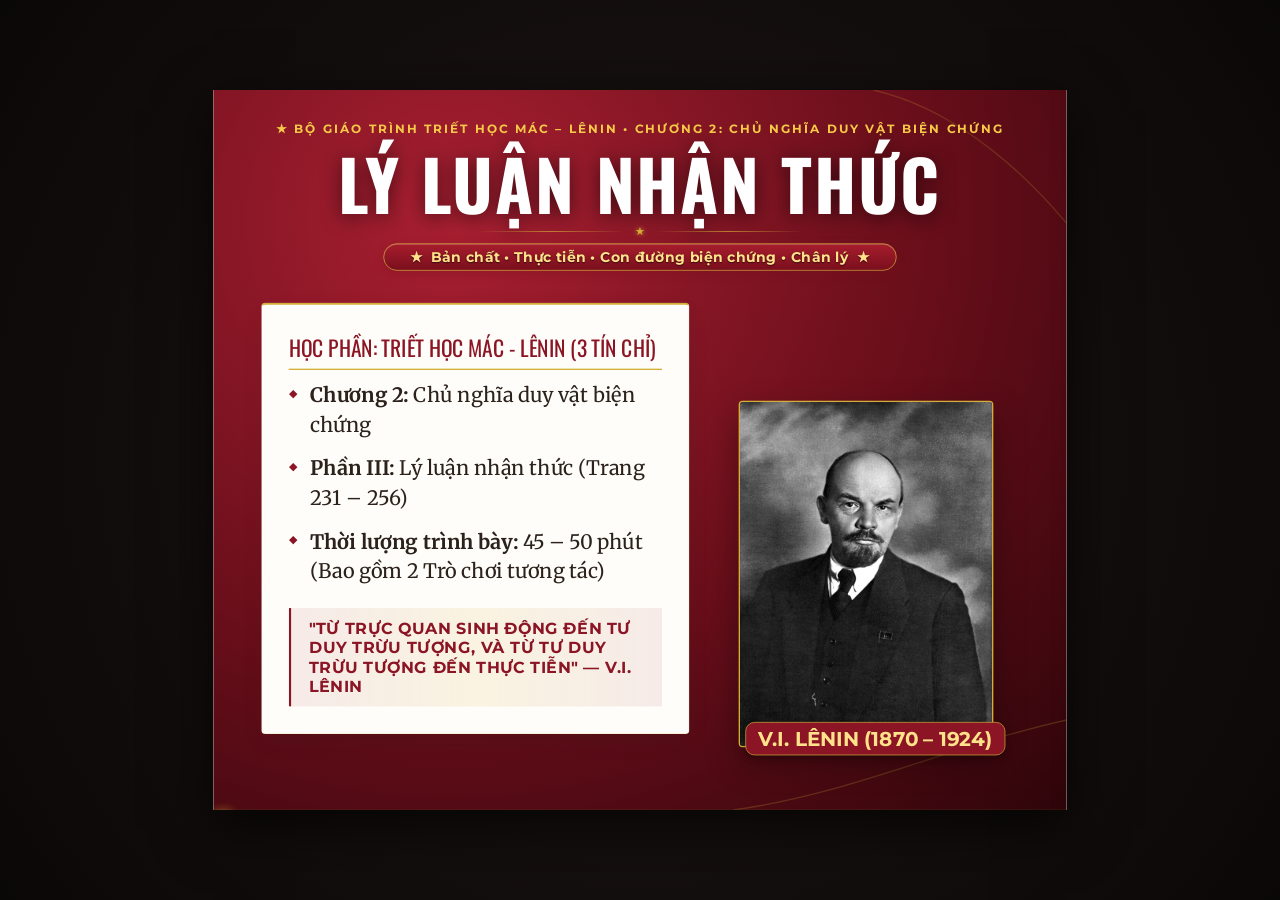
==== commit 97534130: "Update slide 1 & 45: replace lenin_podium cutout with vladimir_lenin portrait and clean intro bullet" ====
--- a/presentation/index.html
+++ b/presentation/index.html
@@ -74,7 +74,6 @@
             <li class="bullet-item"><strong>Chương 2:</strong> Chủ nghĩa duy vật biện chứng</li>
             <li class="bullet-item"><strong>Phần III:</strong> Lý luận nhận thức (Trang 231 – 256)</li>
             <li class="bullet-item"><strong>Thời lượng trình bày:</strong> 45 – 50 phút (Bao gồm 2 Trò chơi tương tác)</li>
-            <li class="bullet-item"><strong>Định hướng thiết kế:</strong> Revolutionary Red & Ivory × Historical Academic Presentation</li>
           </ul>
           <div class="takeaway-banner" style="margin-top: 32px;">
             "TỪ TRỰC QUAN SINH ĐỘNG ĐẾN TƯ DUY TRỪU TƯỢNG, VÀ TỪ TƯ DUY TRỪU TƯỢNG ĐẾN THỰC TIỄN" — V.I. LÊNIN
@@ -83,7 +82,7 @@
 
         <!-- Right: Tranh cắt tư liệu Lenin trên lễ đài -->
         <div style="flex: 0.9; display: flex; justify-content: center; align-items: flex-end; height: 100%; position: relative;">
-          <img src="assets/images/cutouts/lenin_podium.jpg" alt="V.I. Lenin tại lễ đài" 
+          <img src="assets/images/vladimir_lenin.jpg" alt="V.I. Lenin tại lễ đài" 
                style="max-height: 520px; border-radius: 16px; box-shadow: var(--shadow-deep); border: 2px solid var(--color-gold); object-fit: cover;">
           <div style="position: absolute; bottom: -12px; right: 20px; background: var(--color-crimson); color: var(--color-gold-light); font-family: var(--font-sans); font-size: 14px; font-weight: 700; padding: 6px 18px; border-radius: 14px; border: 1.5px solid var(--color-gold); box-shadow: 0 4px 10px rgba(0,0,0,0.3);">
             V.I. LÊNIN (1870 – 1924)
@@ -809,41 +808,22 @@
         <span class="pill-star">★</span>
       </div>
 
-      <div class="slide-body" style="align-items: center; justify-content: space-between;">
-        <div class="ivory-card" style="flex: 1.2; padding: 36px;">
-          <h3 style="font-family: var(--font-subtitle); font-size: 22px; color: var(--color-crimson); margin-bottom: 18px;">
-            BA MẮT XÍCH TRONG MỘT CHU TRÌNH THỰC TIỄN
-          </h3>
-          <div style="display: flex; flex-direction: column; gap: 16px; font-size: 18px;">
-            <div style="display: flex; gap: 16px; align-items: flex-start;">
-              <div style="background: var(--color-crimson); color: #FFF; font-weight: 700; border-radius: 50%; width: 32px; height: 32px; display: flex; align-items: center; justify-content: center; flex-shrink: 0;">1</div>
-              <div>
-                <strong>Mục đích:</strong> Nảy sinh từ nhu cầu vật chất và tinh thần của con người. Mục đích định hướng toàn bộ hành động, là hình mẫu lý tưởng về sản phẩm tương lai.
-              </div>
-            </div>
-
-            <div style="display: flex; gap: 16px; align-items: flex-start;">
-              <div style="background: var(--color-gold); color: #000; font-weight: 700; border-radius: 50%; width: 32px; height: 32px; display: flex; align-items: center; justify-content: center; flex-shrink: 0;">2</div>
-              <div>
-                <strong>Phương tiện (Công cụ):</strong> Hệ thống công cụ lao động, máy móc, phương pháp kỹ thuật được chủ thể lựa chọn để tác động vào đối tượng hiện thực.
-              </div>
-            </div>
-
-            <div style="display: flex; gap: 16px; align-items: flex-start;">
-              <div style="background: #2E7D32; color: #FFF; font-weight: 700; border-radius: 50%; width: 32px; height: 32px; display: flex; align-items: center; justify-content: center; flex-shrink: 0;">3</div>
-              <div>
-                <strong>Kết quả:</strong> Sản phẩm vật chất hoặc sự biến đổi trong hiện thực. Kết quả này được đối chiếu với mục đích ban đầu để kiểm nghiệm và rút kinh nghiệm.
-              </div>
-            </div>
-          </div>
-          <div class="takeaway-banner" style="margin-top: 24px;">
-            "CÁI PHÂN BIỆT CÁC THỜI ĐẠI KINH TẾ KHÔNG PHẢI LÀ Ở CHỖ CHÚNG SẢN XUẤT RA CÁI GÌ, MÀ LÀ Ở CHỖ CHÚNG SẢN XUẤT BẰNG CÁCH NÀO, VỚI NHỮNG TƯ LIỆU LAO ĐỘNG NÀO." — C. MÁC
-          </div>
-        </div>
-
-        <div style="flex: 0.8; display: flex; justify-content: center;">
-          <div class="curled-note" style="width: 88%; padding: 32px;">
-            <h4 style="font-family: var(--font-subtitle); font-size: 20px; color: var(--color-gold-dark); margin-bottom: 12px;">
+      <div class="slide-body" style="flex-direction:column;justify-content:center;gap:26px;">
+          <div style="display:flex;align-items:stretch;width:100%;flex:none;">
+            <div class="ivory-card" style="flex:1;padding:26px 28px;border-top:6px solid #8B1524;display:flex;flex-direction:column;gap:12px;">
+            <div style="display:flex;align-items:center;gap:14px;"><span data-nofit style="flex:none;width:44px;height:44px;border-radius:50%;background:#8B1524;color:#fff;font-weight:800;font-size:22px;display:flex;align-items:center;justify-content:center;">1</span>
+            <h3 style="font-family:var(--font-subtitle);font-size:24px;color:var(--color-crimson-dark);">MỤC ĐÍCH</h3></div>
+            <p style="font-size:18px;line-height:1.55;color:var(--color-text-main);">Nảy sinh từ nhu cầu vật chất và tinh thần của con người. Mục đích định hướng toàn bộ hành động, là hình mẫu lý tưởng về sản phẩm tương lai.</p></div><div data-nofit style="flex:none;width:64px;display:flex;align-items:center;justify-content:center;font-size:40px;color:var(--color-gold);">➔</div><div class="ivory-card" style="flex:1;padding:26px 28px;border-top:6px solid #D4AF37;display:flex;flex-direction:column;gap:12px;">
+            <div style="display:flex;align-items:center;gap:14px;"><span data-nofit style="flex:none;width:44px;height:44px;border-radius:50%;background:#D4AF37;color:#000;font-weight:800;font-size:22px;display:flex;align-items:center;justify-content:center;">2</span>
+            <h3 style="font-family:var(--font-subtitle);font-size:24px;color:var(--color-crimson-dark);">PHƯƠNG TIỆN (CÔNG CỤ)</h3></div>
+            <p style="font-size:18px;line-height:1.55;color:var(--color-text-main);">Hệ thống công cụ lao động, máy móc, phương pháp kỹ thuật được chủ thể lựa chọn để tác động vào đối tượng hiện thực.</p></div><div data-nofit style="flex:none;width:64px;display:flex;align-items:center;justify-content:center;font-size:40px;color:var(--color-gold);">➔</div><div class="ivory-card" style="flex:1;padding:26px 28px;border-top:6px solid #2E7D32;display:flex;flex-direction:column;gap:12px;">
+            <div style="display:flex;align-items:center;gap:14px;"><span data-nofit style="flex:none;width:44px;height:44px;border-radius:50%;background:#2E7D32;color:#fff;font-weight:800;font-size:22px;display:flex;align-items:center;justify-content:center;">3</span>
+            <h3 style="font-family:var(--font-subtitle);font-size:24px;color:var(--color-crimson-dark);">KẾT QUẢ</h3></div>
+            <p style="font-size:18px;line-height:1.55;color:var(--color-text-main);">Sản phẩm vật chất hoặc sự biến đổi trong hiện thực. Kết quả này được đối chiếu với mục đích ban đầu để kiểm nghiệm và rút kinh nghiệm.</p></div>
+          </div>
+          <div style="display:flex;align-items:stretch;gap:28px;width:100%;flex:none;">
+            <div class="takeaway-banner" style="flex:1.5;margin:0;display:flex;align-items:center;">"CÁI PHÂN BIỆT CÁC THỜI ĐẠI KINH TẾ KHÔNG PHẢI LÀ Ở CHỖ CHÚNG SẢN XUẤT RA CÁI GÌ, MÀ LÀ Ở CHỖ CHÚNG SẢN XUẤT BẰNG CÁCH NÀO, VỚI NHỮNG TƯ LIỆU LAO ĐỘNG NÀO." — C. MÁC</div>
+            <div class="ivory-card" style="flex:1;padding:22px 26px;border-left:5px solid var(--color-crimson);"><h4 style="font-family: var(--font-subtitle); font-size: 20px; color: var(--color-gold-dark); margin-bottom: 12px;">
               LƯU Ý QUAN TRỌNG:
             </h4>
             <p style="font-size: 16px; line-height: 1.6; color: var(--color-text-main); margin-bottom: 12px;">
@@ -851,11 +831,10 @@
             </p>
             <p style="font-size: 16px; line-height: 1.6; color: var(--color-text-main);">
               Đó chỉ là <em>ước mơ, giả thuyết hoặc tư duy trừu tượng</em> thuần túy.
-            </p>
-          </div>
-        </div>
-      </div>
-    </div>
+            </p></div>
+          </div>
+        </div>
+      </div>
         
 
     <!-- SLIDE 16: BA HÌNH THỨC CƠ BẢN CỦA THỰC TIỄN -->
@@ -2173,52 +2152,28 @@
 
       <div class="slide-body" style="padding: 10px 0;">
         <div class="ivory-card" style="width: 100%; height: 100%; display: flex; flex-direction: column; justify-content: center; align-items: center; padding: 24px;">
-          <!-- Master Mindmap Graphic -->
-          <div style="display: grid; grid-template-columns: repeat(4, 1fr); gap: 20px; width: 100%; max-width: 1300px;">
-            <!-- Cột 1 -->
-            <div style="border: 2px solid var(--color-crimson); border-radius: 12px; padding: 18px; background: rgba(139, 21, 36, 0.04);">
-              <h4 style="color: var(--color-crimson); font-family: var(--font-subtitle); font-size: 18px; margin-bottom: 8px;">1. BẢN CHẤT</h4>
-              <p style="font-size: 14px; line-height: 1.5; color: var(--color-text-main);">
-                • Phản ánh tích cực, sáng tạo<br>
-                • Khách thể ⇄ Chủ thể<br>
-                • 3 Nguyên tắc V.I. Lênin<br>
-                • Kinh nghiệm vs. Lý luận
-              </p>
-            </div>
-
-            <!-- Cột 2 -->
-            <div style="border: 2px solid var(--color-gold); border-radius: 12px; padding: 18px; background: rgba(212, 175, 55, 0.06);">
-              <h4 style="color: var(--color-gold-dark); font-family: var(--font-subtitle); font-size: 18px; margin-bottom: 8px;">2. THỰC TIỄN</h4>
-              <p style="font-size: 14px; line-height: 1.5; color: var(--color-text-main);">
-                • Hoạt động vật chất cảm tính<br>
-                • 3 Hình thức: Sản xuất, Chính trị, Thực nghiệm<br>
-                • 4 Vai trò: Cơ sở, Động lực, Mục đích, Tiêu chuẩn chân lý
-              </p>
-            </div>
-
-            <!-- Cột 3 -->
-            <div style="border: 2px solid #1E88E5; border-radius: 12px; padding: 18px; background: rgba(30, 136, 229, 0.05);">
-              <h4 style="color: #1565C0; font-family: var(--font-subtitle); font-size: 18px; margin-bottom: 8px;">3. CON ĐƯỜNG</h4>
-              <p style="font-size: 14px; line-height: 1.5; color: var(--color-text-main);">
-                • Cảm tính: Cảm giác, Tri giác, Biểu tượng<br>
-                • Lý tính: Khái niệm, Phán đoán, Suy lý<br>
-                • Vòng xoắn ốc vô tận
-              </p>
-            </div>
-
-            <!-- Cột 4 -->
-            <div style="border: 2px solid #2E7D32; border-radius: 12px; padding: 18px; background: rgba(46, 125, 50, 0.05);">
-              <h4 style="color: #2E7D32; font-family: var(--font-subtitle); font-size: 18px; margin-bottom: 8px;">4. CHÂN LÝ</h4>
-              <p style="font-size: 14px; line-height: 1.5; color: var(--color-text-main);">
-                • Phù hợp hiện thực khách quan<br>
-                • Tính khách quan<br>
-                • Tính tương đối & tuyệt đối<br>
-                • Tính cụ thể
-              </p>
-            </div>
-          </div>
-
-          <div class="takeaway-banner" style="margin-top: 24px; text-align: center; width: 100%;">
+          <!-- Sơ đồ tư duy tổng thể: nút trung tâm nối 4 nhánh -->
+          <div style="position:relative;width:100%;max-width:1500px;flex:1;min-height:0;display:grid;grid-template-columns:1fr 280px 1fr;grid-template-rows:1fr 1fr;">
+            <svg aria-hidden="true" viewBox="0 0 100 100" preserveAspectRatio="none" style="position:absolute;inset:0;width:100%;height:100%;z-index:0;"><line x1="50" y1="50" x2="38" y2="27" stroke="#8B1524" stroke-width="4" stroke-linecap="round" vector-effect="non-scaling-stroke" opacity=".75"/><line x1="50" y1="50" x2="62" y2="27" stroke="#D4AF37" stroke-width="4" stroke-linecap="round" vector-effect="non-scaling-stroke" opacity=".75"/><line x1="50" y1="50" x2="62" y2="73" stroke="#1E88E5" stroke-width="4" stroke-linecap="round" vector-effect="non-scaling-stroke" opacity=".75"/><line x1="50" y1="50" x2="38" y2="73" stroke="#2E7D32" stroke-width="4" stroke-linecap="round" vector-effect="non-scaling-stroke" opacity=".75"/></svg>
+            <div style="grid-column:1;grid-row:1;position:relative;z-index:1;align-self:center;margin:0 18px;border:2px solid #8B1524;border-radius:10px;padding:16px 20px;background:linear-gradient(#8B152414,#8B152414),#FFFDF9;">
+              <h4 style="display:flex;align-items:center;gap:12px;color:#8B1524;font-family:var(--font-subtitle);font-size:20px;margin-bottom:8px;"><span data-nofit style="flex:none;width:34px;height:34px;border-radius:50%;background:#8B1524;color:#fff;display:flex;align-items:center;justify-content:center;font-size:18px;">1</span>BẢN CHẤT</h4>
+              <ul style="list-style:none;padding:0;font-size:16px;line-height:1.45;color:var(--color-text-main);"><li style="margin-bottom:4px;">Phản ánh tích cực, sáng tạo</li><li style="margin-bottom:4px;">Khách thể ⇄ Chủ thể</li><li style="margin-bottom:4px;">3 Nguyên tắc V.I. Lênin</li><li style="margin-bottom:4px;">Kinh nghiệm vs. Lý luận</li></ul>
+            </div><div style="grid-column:3;grid-row:1;position:relative;z-index:1;align-self:center;margin:0 18px;border:2px solid #D4AF37;border-radius:10px;padding:16px 20px;background:linear-gradient(#D4AF3714,#D4AF3714),#FFFDF9;">
+              <h4 style="display:flex;align-items:center;gap:12px;color:#9A7B1C;font-family:var(--font-subtitle);font-size:20px;margin-bottom:8px;"><span data-nofit style="flex:none;width:34px;height:34px;border-radius:50%;background:#D4AF37;color:#fff;display:flex;align-items:center;justify-content:center;font-size:18px;">2</span>THỰC TIỄN</h4>
+              <ul style="list-style:none;padding:0;font-size:16px;line-height:1.45;color:var(--color-text-main);"><li style="margin-bottom:4px;">Hoạt động vật chất cảm tính</li><li style="margin-bottom:4px;">3 Hình thức: Sản xuất, Chính trị, Thực nghiệm</li><li style="margin-bottom:4px;">4 Vai trò: Cơ sở, Động lực, Mục đích, Tiêu chuẩn chân lý</li></ul>
+            </div><div style="grid-column:3;grid-row:2;position:relative;z-index:1;align-self:center;margin:0 18px;border:2px solid #1E88E5;border-radius:10px;padding:16px 20px;background:linear-gradient(#1E88E514,#1E88E514),#FFFDF9;">
+              <h4 style="display:flex;align-items:center;gap:12px;color:#1565C0;font-family:var(--font-subtitle);font-size:20px;margin-bottom:8px;"><span data-nofit style="flex:none;width:34px;height:34px;border-radius:50%;background:#1E88E5;color:#fff;display:flex;align-items:center;justify-content:center;font-size:18px;">3</span>CON ĐƯỜNG</h4>
+              <ul style="list-style:none;padding:0;font-size:16px;line-height:1.45;color:var(--color-text-main);"><li style="margin-bottom:4px;">Cảm tính: Cảm giác, Tri giác, Biểu tượng</li><li style="margin-bottom:4px;">Lý tính: Khái niệm, Phán đoán, Suy lý</li><li style="margin-bottom:4px;">Vòng xoắn ốc vô tận</li></ul>
+            </div><div style="grid-column:1;grid-row:2;position:relative;z-index:1;align-self:center;margin:0 18px;border:2px solid #2E7D32;border-radius:10px;padding:16px 20px;background:linear-gradient(#2E7D3214,#2E7D3214),#FFFDF9;">
+              <h4 style="display:flex;align-items:center;gap:12px;color:#2E7D32;font-family:var(--font-subtitle);font-size:20px;margin-bottom:8px;"><span data-nofit style="flex:none;width:34px;height:34px;border-radius:50%;background:#2E7D32;color:#fff;display:flex;align-items:center;justify-content:center;font-size:18px;">4</span>CHÂN LÝ</h4>
+              <ul style="list-style:none;padding:0;font-size:16px;line-height:1.45;color:var(--color-text-main);"><li style="margin-bottom:4px;">Phù hợp hiện thực khách quan</li><li style="margin-bottom:4px;">Tính khách quan</li><li style="margin-bottom:4px;">Tính tương đối &amp; tuyệt đối</li><li style="margin-bottom:4px;">Tính cụ thể</li></ul>
+            </div>
+            <div data-nofit style="grid-column:2;grid-row:1/3;z-index:2;align-self:center;justify-self:center;width:250px;height:250px;border-radius:50%;background:radial-gradient(circle at 35% 30%,#B3243A,#6E0F1C);border:5px solid var(--color-gold);box-shadow:0 14px 34px -10px rgba(60,10,16,.6);display:flex;flex-direction:column;align-items:center;justify-content:center;text-align:center;color:#fff;">
+              <div style="font-family:var(--font-title);font-size:34px;line-height:1.1;letter-spacing:1px;">LÝ LUẬN<br>NHẬN THỨC</div>
+              <div style="font-family:var(--font-subtitle);font-size:15px;color:var(--color-gold-bright);margin-top:8px;letter-spacing:1px;">MÁC – LÊNIN</div>
+            </div>
+          </div>
+          <div class="takeaway-banner" style="margin-top: 20px; text-align: center; width: 100%;">
             SỰ THỐNG NHẤT HỮU CƠ: THỰC TIỄN LÀ GỐC ➔ TƯ DUY LÀ ĐÒN BẨY ➔ CHÂN LÝ LÀ ĐÍCH ĐẾN
           </div>
         </div>
@@ -2446,7 +2401,7 @@
 
         <!-- Right: Ảnh Lenin podium -->
         <div style="flex: 0.9; display: flex; justify-content: center; align-items: flex-end; height: 100%; position: relative;">
-          <img src="assets/images/cutouts/lenin_podium.jpg" alt="V.I. Lenin" 
+          <img src="assets/images/vladimir_lenin.jpg" alt="V.I. Lenin" 
                style="max-height: 500px; border-radius: 16px; box-shadow: var(--shadow-deep); border: 2px solid var(--color-gold); object-fit: cover;">
           <div style="position: absolute; bottom: -10px; right: 20px; background: var(--color-crimson); color: var(--color-gold-light); font-family: var(--font-sans); font-size: 14px; font-weight: 700; padding: 6px 18px; border-radius: 14px; border: 1.5px solid var(--color-gold);">
             TRIẾT HỌC MÁC – LÊNIN
--- a/presentation/assets/css/design-v3.css
+++ b/presentation/assets/css/design-v3.css
@@ -63,3 +63,10 @@
 #slide-1 .slide-main-title,#slide-46 .slide-main-title{color:#fff;font-size:104px!important;letter-spacing:6px;line-height:1.1;text-shadow:0 4px 28px rgba(0,0,0,.55)}
 #slide-1 .header-section-badge,#slide-46 .header-section-badge{color:var(--color-gold-bright);font-size:18px}
 #slide-1 .ribbon-swash-topright,#slide-1 .ribbon-swash-bottomright,#slide-46 .ribbon-swash-topright,#slide-46 .ribbon-swash-bottomright{opacity:.25}
+
+/* Chuỗi giai đoạn nối tiếp (slide 26: cảm tính; 29: lý tính): mũi tên tiến trình giữa các thẻ */
+#slide-26 .slide-body,#slide-29 .slide-body{gap:64px!important}
+#slide-26 .slide-body>.ivory-card,#slide-29 .slide-body>.ivory-card{position:relative}
+#slide-26 .slide-body>.ivory-card:not(:last-child)::after,#slide-29 .slide-body>.ivory-card:not(:last-child)::after{
+  content:'➔';position:absolute;top:50%;right:-52px;width:40px;transform:translateY(-50%);
+  text-align:center;font-size:40px;line-height:1;color:var(--color-gold)}
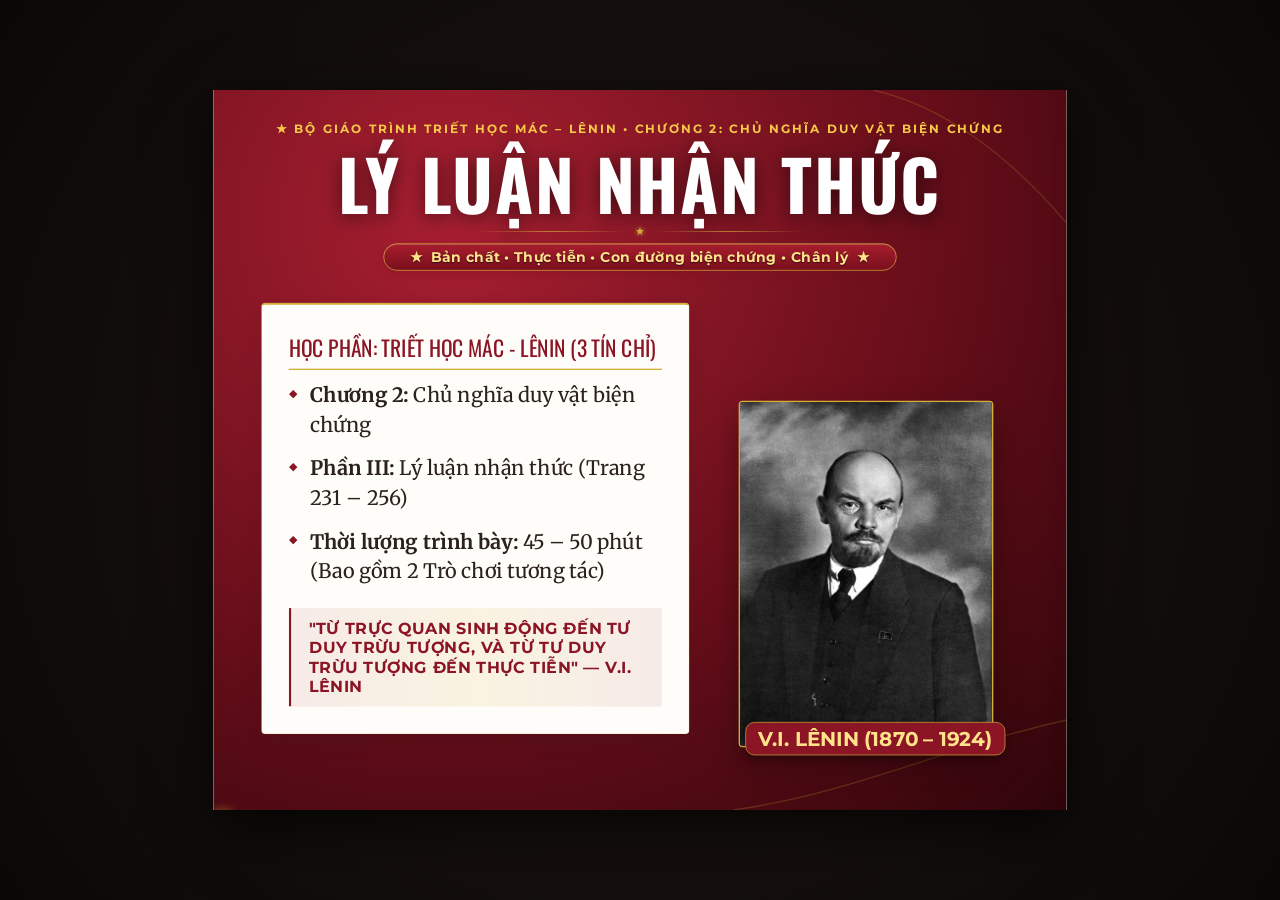
==== commit 98862de9: "Optimize web performance: web-optimized images, content-visibility, async image decoding & smooth Vi" ====
--- a/presentation/index.html
+++ b/presentation/index.html
@@ -82,7 +82,7 @@
 
         <!-- Right: Tranh cắt tư liệu Lenin trên lễ đài -->
         <div style="flex: 0.9; display: flex; justify-content: center; align-items: flex-end; height: 100%; position: relative;">
-          <img src="assets/images/vladimir_lenin.jpg" alt="V.I. Lenin tại lễ đài" 
+          <img src="assets/images/web/vladimir_lenin.jpg" alt="V.I. Lenin tại lễ đài" 
                style="max-height: 520px; border-radius: 16px; box-shadow: var(--shadow-deep); border: 2px solid var(--color-gold); object-fit: cover;">
           <div style="position: absolute; bottom: -12px; right: 20px; background: var(--color-crimson); color: var(--color-gold-light); font-family: var(--font-sans); font-size: 14px; font-weight: 700; padding: 6px 18px; border-radius: 14px; border: 1.5px solid var(--color-gold); box-shadow: 0 4px 10px rgba(0,0,0,0.3);">
             V.I. LÊNIN (1870 – 1924)
@@ -260,7 +260,7 @@
 
         <div style="flex: 0.8; display: flex; flex-direction: column; align-items: center; justify-content: center;">
           <div class="polaroid-frame" style="transform: rotate(2deg); width: 92%;">
-            <img src="assets/images/school_of_athens.jpg" class="polaroid-img" style="height: 380px;" alt="Trường Athena của Raphael">
+            <img src="assets/images/web/school_of_athens.jpg" class="polaroid-img" style="height: 380px;" alt="Trường Athena của Raphael">
             <div class="polaroid-caption">Bức họa "Trường Athena" (Raphael) — Cuộc tranh luận ngàn năm về nguồn gốc nhận thức</div>
           </div>
         </div>
@@ -361,7 +361,7 @@
 
         <div style="flex: 0.8; display: flex; flex-direction: column; align-items: center; justify-content: center;">
           <div class="polaroid-frame" style="transform: rotate(-3deg); width: 88%;">
-            <img src="assets/images/aristotle.jpg" class="polaroid-img" style="height: 380px;" alt="Aristotle">
+            <img src="assets/images/web/aristotle.jpg" class="polaroid-img" style="height: 380px;" alt="Aristotle">
             <div class="polaroid-caption">Tượng bán thân Aristotle (384 – 322 TCN) — Cội nguồn logic học và nhận thức luận cổ đại</div>
           </div>
         </div>
@@ -392,7 +392,7 @@
         <div class="ivory-card" style="border-top: 5px solid var(--color-crimson);">
           <div style="display: flex; align-items: center; gap: 16px; margin-bottom: 16px;">
             <div class="wax-seal" style="width: 80px; height: 80px;">
-              <img src="assets/images/george_berkeley.jpg" class="wax-seal-inner-img" style="width: 62px; height: 62px;" alt="Berkeley">
+              <img src="assets/images/web/george_berkeley.jpg" class="wax-seal-inner-img" style="width: 62px; height: 62px;" alt="Berkeley">
             </div>
             <div>
               <h3 style="font-family: var(--font-subtitle); font-size: 22px; color: var(--color-crimson);">DUY TÂM CHỦ QUAN</h3>
@@ -464,7 +464,7 @@
 
         <div style="flex: 0.8; display: flex; flex-direction: column; align-items: center; justify-content: center;">
           <div class="polaroid-frame" style="transform: rotate(3deg); width: 88%;">
-            <img src="assets/images/immanuel_kant.jpg" class="polaroid-img" style="height: 380px;" alt="Immanuel Kant">
+            <img src="assets/images/web/immanuel_kant.jpg" class="polaroid-img" style="height: 380px;" alt="Immanuel Kant">
             <div class="polaroid-caption">Immanuel Kant (1724 – 1804) — Người đề xướng thuyết "Vật tự nó" (Ding an sich)</div>
           </div>
         </div>
@@ -573,7 +573,7 @@
         <!-- Right: Tranh Lenin điện ảnh -->
         <div style="flex: 0.7; display: flex; flex-direction: column; align-items: center;">
           <div class="polaroid-frame" style="transform: rotate(2deg); background: #261D1A; padding-bottom: 16px; border: 1px solid var(--color-gold);">
-            <img src="assets/images/vladimir_lenin.jpg" class="polaroid-img" style="height: 380px; border-radius: 4px;" alt="V.I. Lenin">
+            <img src="assets/images/web/vladimir_lenin.jpg" class="polaroid-img" style="height: 380px; border-radius: 4px;" alt="V.I. Lenin">
             <div class="polaroid-caption" style="color: var(--color-gold-light); font-size: 14px;">
               V.I. Lênin — Tác giả "Chủ nghĩa duy vật và chủ nghĩa kinh nghiệm phê phán"
             </div>
@@ -621,7 +621,7 @@
 
         <div style="flex: 0.8; display: flex; flex-direction: column; align-items: center; justify-content: center;">
           <div class="polaroid-frame" style="transform: rotate(2deg); width: 88%;">
-            <img src="assets/images/karl_marx.jpg" class="polaroid-img" style="height: 380px;" alt="Karl Marx">
+            <img src="assets/images/web/karl_marx.jpg" class="polaroid-img" style="height: 380px;" alt="Karl Marx">
             <div class="polaroid-caption">Karl Marx (1818 – 1883) — Người đặt nền móng duy vật biện chứng cho nhận thức luận</div>
           </div>
         </div>
@@ -873,7 +873,7 @@
         <!-- Hình thức 2: Chính trị - Xã hội -->
         <div class="ivory-card" style="border-top: 5px solid var(--color-gold); display: flex; flex-direction: column; align-items: center; text-align: center;">
           <div class="wax-seal" style="width: 120px; height: 120px; margin-bottom: 14px;">
-            <img src="assets/images/un_general_assembly.jpg" class="wax-seal-inner-img" style="width: 96px; height: 96px;" alt="Đại hội đồng LHQ">
+            <img src="assets/images/web/un_general_assembly.jpg" class="wax-seal-inner-img" style="width: 96px; height: 96px;" alt="Đại hội đồng LHQ">
           </div>
           <h3 style="font-family: var(--font-subtitle); font-size: 20px; color: var(--color-gold-dark); margin-bottom: 8px;">
             HOẠT ĐỘNG CHÍNH TRỊ – XÃ HỘI
@@ -980,7 +980,7 @@
 
         <div style="flex: 0.8; display: flex; flex-direction: column; align-items: center; justify-content: center;">
           <div class="polaroid-frame" style="transform: rotate(2deg); width: 88%;">
-            <img src="assets/images/compound_microscope.jpg" class="polaroid-img" style="height: 380px;" alt="Kính hiển vi quang học">
+            <img src="assets/images/web/compound_microscope.jpg" class="polaroid-img" style="height: 380px;" alt="Kính hiển vi quang học">
             <div class="polaroid-caption">Kính hiển vi phòng thí nghiệm — Thực tiễn chế tạo công cụ nối dài thị giác con người</div>
           </div>
         </div>
@@ -1497,7 +1497,7 @@
 
         <div style="flex: 0.8; display: flex; flex-direction: column; align-items: center; justify-content: center;">
           <div class="polaroid-frame" style="transform: rotate(-2deg); width: 88%;">
-            <img src="assets/images/historic_library.jpg" class="polaroid-img" style="height: 380px;" alt="Thư viện cổ">
+            <img src="assets/images/web/historic_library.jpg" class="polaroid-img" style="height: 380px;" alt="Thư viện cổ">
             <div class="polaroid-caption">Thư viện cổ — Nơi lưu giữ hệ thống khái niệm, lý luận khoa học của nhân loại</div>
           </div>
         </div>
@@ -2401,7 +2401,7 @@
 
         <!-- Right: Ảnh Lenin podium -->
         <div style="flex: 0.9; display: flex; justify-content: center; align-items: flex-end; height: 100%; position: relative;">
-          <img src="assets/images/vladimir_lenin.jpg" alt="V.I. Lenin" 
+          <img src="assets/images/web/vladimir_lenin.jpg" alt="V.I. Lenin" 
                style="max-height: 500px; border-radius: 16px; box-shadow: var(--shadow-deep); border: 2px solid var(--color-gold); object-fit: cover;">
           <div style="position: absolute; bottom: -10px; right: 20px; background: var(--color-crimson); color: var(--color-gold-light); font-family: var(--font-sans); font-size: 14px; font-weight: 700; padding: 6px 18px; border-radius: 14px; border: 1.5px solid var(--color-gold);">
             TRIẾT HỌC MÁC – LÊNIN
--- a/presentation/assets/css/design-v3.css
+++ b/presentation/assets/css/design-v3.css
@@ -1,5 +1,5 @@
 /* DESIGN-V3: lớp nâng cấp nạp sau style.css. Chỉnh theo class dùng chung nên áp dụng cho cả 46 slide. */
-:root{--ease-morph:cubic-bezier(.65,0,.25,1);--t-morph:.85s}
+:root{--ease-morph:cubic-bezier(.65,0,.25,1);--t-morph:.7s}
 
 /* Header gọn hơn, chữ đủ lớn khi chiếu */
 .header-section-badge{font-size:16px;letter-spacing:3px;margin-bottom:2px}
@@ -20,7 +20,7 @@
 
 /* Chuyển slide: View Transitions (Morph có kiểm soát) */
 html.vt .slide{transition:none}
-::view-transition-group(root){animation-duration:.7s;animation-timing-function:var(--ease-morph)}
+::view-transition-group(root){animation-duration:.55s;animation-timing-function:var(--ease-morph)}
 ::view-transition-group(*){animation-duration:var(--t-morph);animation-timing-function:var(--ease-morph)}
 ::view-transition-old(actor-pic),::view-transition-new(actor-pic){object-fit:cover;height:100%}
 ::view-transition-group(actor-pic){z-index:3}
@@ -70,3 +70,19 @@
 #slide-26 .slide-body>.ivory-card:not(:last-child)::after,#slide-29 .slide-body>.ivory-card:not(:last-child)::after{
   content:'➔';position:absolute;top:50%;right:-52px;width:40px;transform:translateY(-50%);
   text-align:center;font-size:40px;line-height:1;color:var(--color-gold)}
+
+/* Mượt hơn: slide không hiển thị không cần dựng (bật sau khi fit.js đo xong) */
+html.fit-done .slide:not(.active){content-visibility:hidden}
+
+/* Thành phần có chữ đổi nội dung: chữ cũ mờ nhanh, chữ mới hiện sau một nhịp (không chồng hai dòng chữ);
+   vị trí/kích thước vẫn morph liên tục. Ảnh giữ kiểu hòa trộn mặc định. */
+@keyframes vt-out{to{opacity:0}}
+@keyframes vt-in{from{opacity:0}}
+::view-transition-old(actor-badge),::view-transition-old(actor-title),::view-transition-old(actor-pill),
+::view-transition-old(actor-card),::view-transition-old(actor-takeaway){animation:vt-out .2s ease both;mix-blend-mode:normal}
+::view-transition-new(actor-badge),::view-transition-new(actor-title),::view-transition-new(actor-pill),
+::view-transition-new(actor-card),::view-transition-new(actor-takeaway){animation:vt-in .35s ease .18s both;mix-blend-mode:normal}
+/* Phần không có "thành phần morph" tương ứng (cột phụ, ảnh mới): nền cũ mờ nhanh, ảnh mới vào sau một nhịp */
+::view-transition-old(root){animation:vt-out .25s ease both;mix-blend-mode:normal}
+::view-transition-new(root){animation:vt-in .35s ease both;mix-blend-mode:normal}
+::view-transition-new(actor-pic){animation:vt-in .35s ease .2s both}
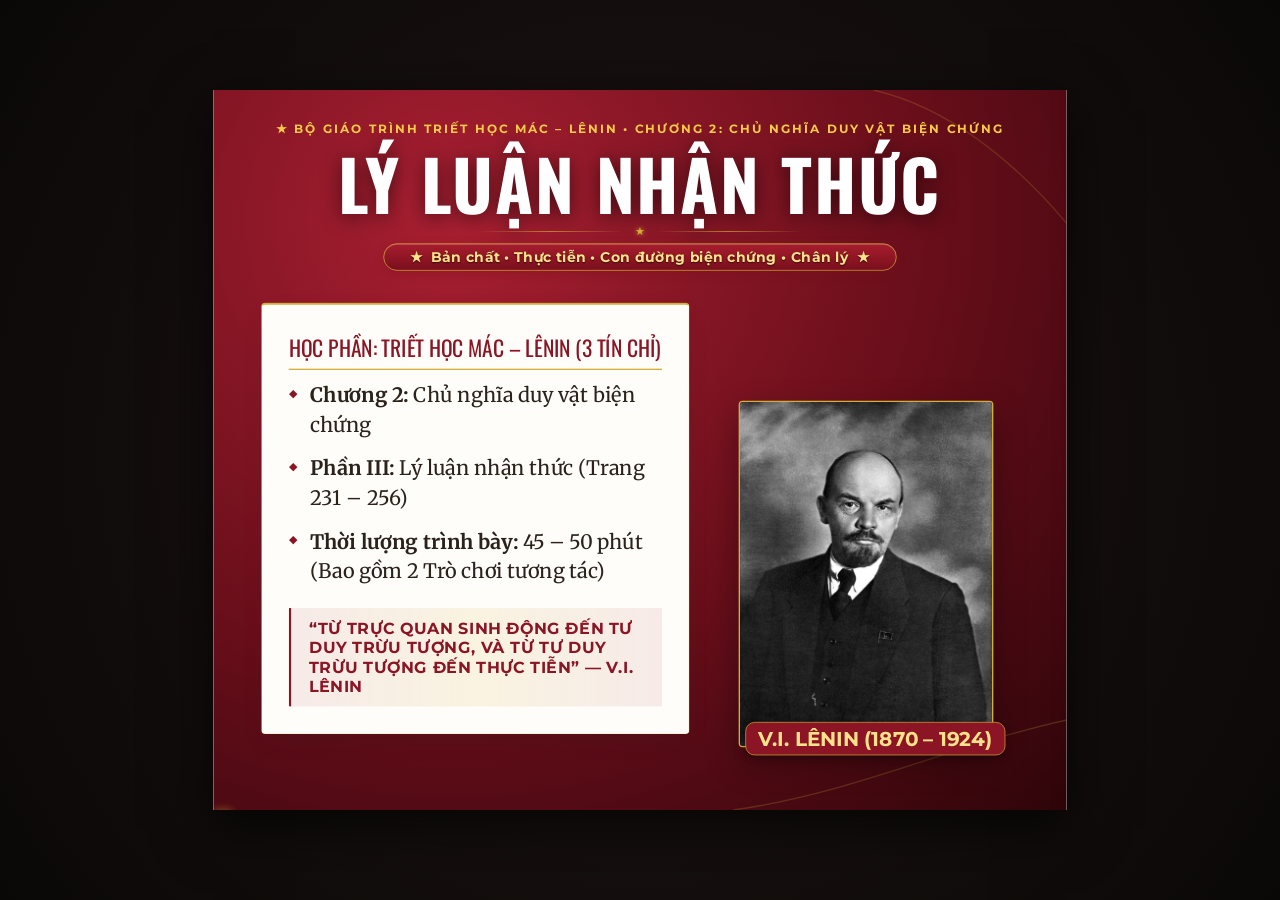
==== commit 34c73b8e: "Refine typography & game logic: standard typography dash/quotes, fix game restart loop & align title" ====
--- a/presentation/index.html
+++ b/presentation/index.html
@@ -45,7 +45,7 @@
     <!-- SLIDE 1: BÌA TRANG TRỌNG -->
     <div class="slide active bg-ivory" id="slide-1"
          data-notes-time="1 phút 30 giây"
-         data-notes-explain="Kính chào Thầy Cô và các bạn sinh viên. Hôm nay chúng ta cùng bước vào nghiên cứu Phần III, Chương 2 của Bộ Giáo trình Triết học Mác - Lênin: Lý luận nhận thức (Gnoseology/Epistemology). Đây là một trong những nội dung rực rỡ nhất của chủ nghĩa duy vật biện chứng, giải mã nguồn gốc, bản chất và con đường loài người chinh phục chân lý."
+         data-notes-explain="Kính chào Thầy Cô và các bạn sinh viên. Hôm nay chúng ta cùng bước vào nghiên cứu Phần III, Chương 2 của Bộ Giáo trình Triết học Mác – Lênin: Lý luận nhận thức (Gnoseology/Epistemology). Đây là một trong những nội dung rực rỡ nhất của chủ nghĩa duy vật biện chứng, giải mã nguồn gốc, bản chất và con đường loài người chinh phục chân lý."
          data-notes-example="Từ việc người nguyên thủy tìm ra lửa qua lao động thực tiễn cho đến các nhà khoa học đương đại vận hành kính viễn vọng không gian James Webb hay phát triển Trí tuệ Nhân tạo - đó đều là hành trình biện chứng của nhận thức."
          data-notes-keypoint="Nhận thức không phải là sự phản ánh thụ động như tấm gương soi, mà là một quá trình phản ánh tích cực, chủ động, sáng tạo thế giới khách quan vào bộ óc người trên cơ sở thực tiễn."
          data-notes-transition="Trước khi đi vào chi tiết, chúng ta cùng điểm qua cấu trúc tổng thể của bài thuyết trình hôm nay.">
@@ -68,7 +68,7 @@
         <!-- Left: Card thông tin bài giảng -->
         <div class="ivory-card" style="flex: 1.1; max-width: 950px; padding: 40px;">
           <div style="font-family: var(--font-title); font-size: 26px; color: var(--color-crimson); margin-bottom: 16px; border-bottom: 2px solid var(--color-gold); padding-bottom: 8px;">
-            HỌC PHẦN: TRIẾT HỌC MÁC - LÊNIN (3 TÍN CHỈ)
+            HỌC PHẦN: TRIẾT HỌC MÁC – LÊNIN (3 TÍN CHỈ)
           </div>
           <ul class="bullet-list" style="font-size: 20px;">
             <li class="bullet-item"><strong>Chương 2:</strong> Chủ nghĩa duy vật biện chứng</li>
@@ -76,7 +76,7 @@
             <li class="bullet-item"><strong>Thời lượng trình bày:</strong> 45 – 50 phút (Bao gồm 2 Trò chơi tương tác)</li>
           </ul>
           <div class="takeaway-banner" style="margin-top: 32px;">
-            "TỪ TRỰC QUAN SINH ĐỘNG ĐẾN TƯ DUY TRỪU TƯỢNG, VÀ TỪ TƯ DUY TRỪU TƯỢNG ĐẾN THỰC TIỄN" — V.I. LÊNIN
+            “TỪ TRỰC QUAN SINH ĐỘNG ĐẾN TƯ DUY TRỪU TƯỢNG, VÀ TỪ TƯ DUY TRỪU TƯỢNG ĐẾN THỰC TIỄN” — V.I. LÊNIN
           </div>
         </div>
 
@@ -95,7 +95,7 @@
     <!-- SLIDE 2: MỤC LỤC BÀI HỌC -->
     <div class="slide bg-crimson-rich" id="slide-2"
          data-notes-time="1 phút 15 giây"
-         data-notes-explain="Bài thuyết trình gồm 5 trụ cột nội dung chính và 2 hoạt động tương tác xen kẽ. Cấu trúc được thiết kế tuần tự theo đúng tiến trình biện chứng của nhận thức luận Mác - Lênin."
+         data-notes-explain="Bài thuyết trình gồm 5 trụ cột nội dung chính và 2 hoạt động tương tác xen kẽ. Cấu trúc được thiết kế tuần tự theo đúng tiến trình biện chứng của nhận thức luận Mác – Lênin."
          data-notes-example="Ta sẽ đi từ lịch sử các quan điểm triết học, bản chất nhận thức, sang vai trò của thực tiễn, phân tích 2 giai đoạn cảm tính và lý tính, định nghĩa chân lý và kết thúc bằng việc liên hệ chính hành trình học tập, nghiên cứu của sinh viên trong kỷ nguyên số."
          data-notes-keypoint="Điểm nhấn là 2 trò chơi tương tác: Trò chơi 1 giữa giờ giúp phân biệt Thực tiễn vs Lý thuyết; Trò chơi 2 cuối giờ giúp giải mã các tình huống nhận thức biện chứng."
          data-notes-transition="Bây giờ, xin mời các bạn cùng theo dõi chuẩn đầu ra và mục tiêu cốt lõi mà bài giảng hướng tới.">
@@ -229,7 +229,7 @@
          data-notes-explain="Chúng ta khởi động bằng câu hỏi lớn của triết học: 'Con người có thể nhận thức được thế giới hay không?'. Trong bức họa nổi tiếng 'Trường Athena' của Raphael, Plato chỉ tay lên trời (ý niệm khách quan), còn Aristotle hướng lòng bàn tay xuống đất (hiện thực tự nhiên)."
          data-notes-example="Mắt ta thấy Mặt Trời mọc đằng Đông lặn đằng Tây, cảm giác cho rằng Trái Đất đứng yên. Nhưng khoa học chứng minh Trái Đất quay quanh Mặt Trời. Như vậy cảm giác bề ngoài chưa phải là bản chất!"
          data-notes-keypoint="Sự thật khách quan đòi hỏi con người phải vượt qua cảm giác trực quan đơn thuần để đi sâu vào tư duy lý tính và kiểm nghiệm qua thực tiễn."
-         data-notes-transition="Vậy lý luận nhận thức nằm ở vị trí nào trong toàn bộ tòa lâu đài triết học Mác - Lênin? Chúng ta cùng sang slide tiếp theo.">
+         data-notes-transition="Vậy lý luận nhận thức nằm ở vị trí nào trong toàn bộ tòa lâu đài triết học Mác – Lênin? Chúng ta cùng sang slide tiếp theo.">
 
       <svg class="ribbon-swash-topright" viewBox="0 0 320 220"><use href="#swash-topright"/></svg>
       <div class="header-section-badge"><span>★</span> KHỞI ĐỘNG TƯ DUY KHOA HỌC</div>
@@ -245,7 +245,7 @@
         <div class="ivory-card" style="flex: 1.2; display: flex; flex-direction: column; justify-content: space-between;">
           <div>
             <h3 style="font-family: var(--font-subtitle); font-size: 24px; color: var(--color-crimson); margin-bottom: 16px;">
-              NGHỊCH LÝ GIỮA "HIỆN TƯỢNG BỀ NGOÀI" VÀ "BẢN CHẤT BÊN TRONG"
+              NGHỊCH LÝ GIỮA “HIỆN TƯỢNG BỀ NGOÀI” VÀ “BẢN CHẤT BÊN TRONG”
             </h3>
             <ul class="bullet-list" style="font-size: 19px;">
               <li class="bullet-item"><strong>Ảo ảnh của trực quan:</strong> Mắt thường thấy Mặt Trời chuyển động quanh Trái Đất, cái que cắm vào nước trông như bị gãy. Cảm giác có phản ánh hoàn toàn đúng sự thật?</li>
@@ -254,14 +254,14 @@
             </ul>
           </div>
           <div class="takeaway-banner">
-            "NẾU HÌNH THỨC BIỂU HIỆN VÀ BẢN CHẤT CỦA SỰ VẬT LÀ HOÀN TOÀN NHẤT TRÍ VỚI NHAU, THÌ MỌI KHOA HỌC SẼ TRỞ NÊN THỪA." — C. MÁC
+            “NẾU HÌNH THỨC BIỂU HIỆN VÀ BẢN CHẤT CỦA SỰ VẬT LÀ HOÀN TOÀN NHẤT TRÍ VỚI NHAU, THÌ MỌI KHOA HỌC SẼ TRỞ NÊN THỪA.” — C. MÁC
           </div>
         </div>
 
         <div style="flex: 0.8; display: flex; flex-direction: column; align-items: center; justify-content: center;">
           <div class="polaroid-frame" style="transform: rotate(2deg); width: 92%;">
             <img src="assets/images/web/school_of_athens.jpg" class="polaroid-img" style="height: 380px;" alt="Trường Athena của Raphael">
-            <div class="polaroid-caption">Bức họa "Trường Athena" (Raphael) — Cuộc tranh luận ngàn năm về nguồn gốc nhận thức</div>
+            <div class="polaroid-caption">Bức họa “Trường Athena” (Raphael) — Cuộc tranh luận ngàn năm về nguồn gốc nhận thức</div>
           </div>
         </div>
       </div>
@@ -277,7 +277,7 @@
          data-notes-transition="Bây giờ, chúng ta chính thức bước vào Phần I: Lịch sử nhận thức luận và Quan điểm duy vật biện chứng.">
 
       <svg class="ribbon-swash-topright" viewBox="0 0 320 220"><use href="#swash-topright"/></svg>
-      <div class="header-section-badge"><span>★</span> MỐI LIÊN HỆ HỆ THỐNG TRIẾT HỌC</div>
+      <div class="header-section-badge"><span>★</span> MỐI LIÊN HỆ TRONG HỆ THỐNG TRIẾT HỌC</div>
       <h1 class="slide-main-title">VỊ TRÍ CỦA LÝ LUẬN NHẬN THỨC</h1>
       <div class="title-star-motif"><span class="star-icon">★</span></div>
       <div class="slide-subtitle-pill">
@@ -338,7 +338,7 @@
       <div class="title-star-motif"><span class="star-icon">★</span></div>
       <div class="slide-subtitle-pill">
         <span class="pill-star">★</span>
-        <span>Từ nguyên Hy Lạp: "Gnosis" (Tri thức) + "Logos" (Học thuyết)</span>
+        <span>Từ nguyên Hy Lạp: “Gnosis” (Tri thức) + “Logos” (Học thuyết)</span>
         <span class="pill-star">★</span>
       </div>
 
@@ -400,9 +400,9 @@
             </div>
           </div>
           <ul class="bullet-list" style="font-size: 17px;">
-            <li class="bullet-item">Khẳng định: Mọi sự vật hiện tượng chỉ là <strong>"phức hợp của những cảm giác"</strong> chủ quan của con người.</li>
-            <li class="bullet-item">Luận điểm nổi tiếng: <em>"Tồn tại tức là được tri giác"</em> (Esse est percipi).</li>
-            <li class="bullet-item">Hậu quả: Rơi vào thuyết duy ngã (Solipsism) — chỉ có bản thân cái 'tôi' và cảm giác của 'tôi' là tồn tại thực sự.</li>
+            <li class="bullet-item">Khẳng định: Mọi sự vật hiện tượng chỉ là <strong>“phức hợp của những cảm giác”</strong> chủ quan của con người.</li>
+            <li class="bullet-item">Luận điểm nổi tiếng: <em>“Tồn tại tức là được tri giác”</em> (Esse est percipi).</li>
+            <li class="bullet-item">Hậu quả: Rơi vào thuyết duy ngã (Solipsism) — chỉ có bản thân cái ‘tôi’ và cảm giác của ‘tôi’ là tồn tại thực sự.</li>
           </ul>
         </div>
 
@@ -418,8 +418,8 @@
             </div>
           </div>
           <ul class="bullet-list" style="font-size: 17px;">
-            <li class="bullet-item"><strong>Platon:</strong> Nhận thức thực chất chỉ là quá trình <em>"hồi tưởng lại"</em> (anamnesis) của linh hồn bất tử về thế giới ý niệm kiếp trước.</li>
-            <li class="bullet-item"><strong>Hegel:</strong> Nhận thức là quá trình <em>"Ý niệm tuyệt đối"</em> tự vận động, tự tha hóa vào giới tự nhiên rồi tự nhận thức lại chính bản thân mình.</li>
+            <li class="bullet-item"><strong>Platon:</strong> Nhận thức thực chất chỉ là quá trình <em>“hồi tưởng lại”</em> (anamnesis) của linh hồn bất tử về thế giới ý niệm kiếp trước.</li>
+            <li class="bullet-item"><strong>Hegel:</strong> Nhận thức là quá trình <em>“Ý niệm tuyệt đối”</em> tự vận động, tự tha hóa vào giới tự nhiên rồi tự nhận thức lại chính bản thân mình.</li>
             <li class="bullet-item">Hạn chế: Thần bí hóa quá trình nhận thức của con người xã hội.</li>
           </ul>
         </div>
@@ -441,7 +441,7 @@
       <div class="title-star-motif"><span class="star-icon">★</span></div>
       <div class="slide-subtitle-pill">
         <span class="pill-star">★</span>
-        <span>Nghi ngờ khả năng nhận thức & Luận điểm "Vật tự nó" của I. Kant</span>
+        <span>Nghi ngờ khả năng nhận thức & Luận điểm “Vật tự nó” của I. Kant</span>
         <span class="pill-star">★</span>
       </div>
 
@@ -453,19 +453,19 @@
             </h3>
             <ul class="bullet-list" style="font-size: 18px;">
               <li class="bullet-item"><strong>Thuyết hoài nghi (Hume):</strong> Nghi ngờ độ xác thực của tri thức giác quan, cho rằng không có gì chứng minh thế giới bên ngoài tương ứng với cảm giác của ta.</li>
-              <li class="bullet-item"><strong>Thuyết không thể biết (Agnosticism của Kant):</strong> Thừa nhận có thế giới khách quan bên ngoài tác động vào giác quan, nhưng con người <em>chỉ nhận thức được 'Hiện tượng' bề ngoài</em>.</li>
-              <li class="bullet-item"><strong>Bản chất sự vật là "Vật tự nó" (Ding an sich):</strong> Nằm ngoài khả năng nắm bắt của trí tuệ con người, là bức tường vĩnh viễn không thể vượt qua.</li>
+              <li class="bullet-item"><strong>Thuyết không thể biết (Agnosticism của Kant):</strong> Thừa nhận có thế giới khách quan bên ngoài tác động vào giác quan, nhưng con người <em>chỉ nhận thức được ‘Hiện tượng’ bề ngoài</em>.</li>
+              <li class="bullet-item"><strong>Bản chất sự vật là “Vật tự nó” (Ding an sich):</strong> Nằm ngoài khả năng nắm bắt của trí tuệ con người, là bức tường vĩnh viễn không thể vượt qua.</li>
             </ul>
           </div>
           <div class="takeaway-banner">
-            ĂNGGHEN BÁC BỎ: "NẾU CHÚNG TA CÓ THỂ CHỨNG MINH TÍNH CHÍNH XÁC CỦA SỰ HIỂU BIẾT... BẰNG CÁCH TỰ MÌNH LÀM RA SỰ VẬT ĐÓ THÌ 'VẬT TỰ NÓ' KHÔNG CÒN NỮA!"
+            ĂNGGHEN BÁC BỎ: “NẾU CHÚNG TA CÓ THỂ CHỨNG MINH TÍNH CHÍNH XÁC CỦA SỰ HIỂU BIẾT... BẰNG CÁCH TỰ MÌNH LÀM RA SỰ VẬT ĐÓ THÌ ‘VẬT TỰ NÓ’ KHÔNG CÒN NỮA!”
           </div>
         </div>
 
         <div style="flex: 0.8; display: flex; flex-direction: column; align-items: center; justify-content: center;">
           <div class="polaroid-frame" style="transform: rotate(3deg); width: 88%;">
             <img src="assets/images/web/immanuel_kant.jpg" class="polaroid-img" style="height: 380px;" alt="Immanuel Kant">
-            <div class="polaroid-caption">Immanuel Kant (1724 – 1804) — Người đề xướng thuyết "Vật tự nó" (Ding an sich)</div>
+            <div class="polaroid-caption">Immanuel Kant (1724 – 1804) — Người đề xướng thuyết “Vật tự nó” (Ding an sich)</div>
           </div>
         </div>
       </div>
@@ -498,7 +498,7 @@
             </h3>
             <ul class="bullet-list" style="font-size: 18px;">
               <li class="bullet-item"><strong>Mặt tích cực:</strong> Dũng cảm công nhận con người có khả năng nhận thức thế giới; xem nhận thức là sự phản ánh của hiện thực khách quan vào bộ óc con người.</li>
-              <li class="bullet-item"><strong>Hạn chế 1 (Tính chất trực quan, máy móc):</strong> Coi phản ánh nhận thức chỉ như <em>"tấm gương soi"</em> hay <em>"miếng sáp in dấu"</em>, thụ động, một chiều, không thấy sự biến đổi phức tạp.</li>
+              <li class="bullet-item"><strong>Hạn chế 1 (Tính chất trực quan, máy móc):</strong> Coi phản ánh nhận thức chỉ như <em>“tấm gương soi”</em> hay <em>“miếng sáp in dấu”</em>, thụ động, một chiều, không thấy sự biến đổi phức tạp.</li>
               <li class="bullet-item"><strong>Hạn chế 2 (Tính chất siêu hình, phi lịch sử):</strong> Không hiểu được nhận thức là quá trình biện chứng vận động có mâu thuẫn; <em>đặc biệt là hoàn toàn không thấy vai trò của hoạt động thực tiễn</em>.</li>
             </ul>
           </div>
@@ -522,8 +522,8 @@
          data-notes-time="1 phút 40 giây"
          data-notes-explain="Đây là slide trọng tâm mang phong cách điện ảnh học thuật. Trong kiệt tác 'Chủ nghĩa duy vật và chủ nghĩa kinh nghiệm phê phán' (1909), V.I. Lênin đã khái quát 3 nguyên tắc nền tảng xây dựng lý luận nhận thức duy vật biện chứng."
          data-notes-example="Nguyên tắc 1 khẳng định bản thể luận vật chất. Nguyên tắc 2 khẳng định nhận thức luận phản ánh: cảm giác là hình ảnh chủ quan của thế giới khách quan. Nguyên tắc 3 đưa Thực tiễn làm tiêu chuẩn duy nhất của chân lý."
-         data-notes-keypoint="Ba nguyên tắc này là vũ khí sắc bén đập tan cả chủ nghĩa duy tâm lẫn thuyết bất khả tri, xác lập nền tảng khoa học vững chắc cho nhận thức luận Mác - Lênin."
-         data-notes-transition="Trên cơ sở 3 nguyên tắc này, triết học Mác - Lênin định nghĩa bản chất của nhận thức như thế nào?">
+         data-notes-keypoint="Ba nguyên tắc này là vũ khí sắc bén đập tan cả chủ nghĩa duy tâm lẫn thuyết bất khả tri, xác lập nền tảng khoa học vững chắc cho nhận thức luận Mác – Lênin."
+         data-notes-transition="Trên cơ sở 3 nguyên tắc này, triết học Mác – Lênin định nghĩa bản chất của nhận thức như thế nào?">
 
       <div class="header-section-badge" style="justify-content: center;">
         <span>★</span> BỘ GIÁO TRÌNH TRIẾT HỌC MÁC – LÊNIN (TRANG 235 – 236)
@@ -555,7 +555,7 @@
               NGUYÊN TẮC 2: CẢM GIÁC, Ý THỨC LÀ HÌNH ẢNH CỦA THẾ GIỚI KHÁCH QUAN
             </div>
             <p style="font-size: 16px; color: #EDE4D8; line-height: 1.55;">
-              Ý thức là hình ảnh chủ quan của thế giới khách quan. Thế giới có thể nhận thức được, không có bức tường nào ngăn cách giữa hiện tượng và bản chất ("vật tự nó").
+              Ý thức là hình ảnh chủ quan của thế giới khách quan. Thế giới có thể nhận thức được, không có bức tường nào ngăn cách giữa hiện tượng và bản chất (“vật tự nó”).
             </p>
           </div>
 
@@ -575,7 +575,7 @@
           <div class="polaroid-frame" style="transform: rotate(2deg); background: #261D1A; padding-bottom: 16px; border: 1px solid var(--color-gold);">
             <img src="assets/images/web/vladimir_lenin.jpg" class="polaroid-img" style="height: 380px; border-radius: 4px;" alt="V.I. Lenin">
             <div class="polaroid-caption" style="color: var(--color-gold-light); font-size: 14px;">
-              V.I. Lênin — Tác giả "Chủ nghĩa duy vật và chủ nghĩa kinh nghiệm phê phán"
+              V.I. Lênin — Tác giả “Chủ nghĩa duy vật và chủ nghĩa kinh nghiệm phê phán”
             </div>
           </div>
         </div>
@@ -694,7 +694,7 @@
          data-notes-time="1 phút 20 giây"
          data-notes-explain="Chúng ta bước vào Phần II: Thực tiễn và vai trò của thực tiễn. Đây là phát kiến vĩ đại của C. Mác. Trong tiếng Hy Lạp cổ, 'Practica' có nghĩa là hoạt động tích cực, biến đổi."
          data-notes-example="Mác viết trong Luận cương về Phoi-ơ-bắc: 'Khuyết điểm chủ yếu của toàn bộ chủ nghĩa duy vật trước kia là đối tượng, hiện thực chỉ được quan niệm dưới hình thức khách thể hay hình thức trực quan, chứ không được quan niệm là hoạt động cảm tính của con người, là thực tiễn'."
-         data-notes-keypoint="Định nghĩa Mác - Lênin (Trang 241): Thực tiễn là toàn bộ những hoạt động vật chất - cảm tính, có tính mục đích, mang tính lịch sử - xã hội của con người nhằm cải tạo tự nhiên và xã hội."
+         data-notes-keypoint="Định nghĩa Mác – Lênin (Trang 241): Thực tiễn là toàn bộ những hoạt động vật chất - cảm tính, có tính mục đích, mang tính lịch sử - xã hội của con người nhằm cải tạo tự nhiên và xã hội."
          data-notes-transition="Định nghĩa này bao hàm 3 đặc trưng then chốt nào? Xin mời xem slide 14.">
 
       <svg class="ribbon-swash-topright" viewBox="0 0 320 220"><use href="#swash-topright"/></svg>
@@ -711,11 +711,11 @@
         <div class="ivory-card" style="flex: 1.2; display: flex; flex-direction: column; justify-content: space-between;">
           <div>
             <div class="academic-quote" style="font-size: 20px; margin-bottom: 16px;">
-              "Thực tiễn là toàn bộ những hoạt động vật chất - cảm tính, có tính mục đích, mang tính lịch sử - xã hội của con người nhằm cải tạo tự nhiên và xã hội."
+              “Thực tiễn là toàn bộ những hoạt động vật chất - cảm tính, có tính mục đích, mang tính lịch sử - xã hội của con người nhằm cải tạo tự nhiên và xã hội.”
               <span class="academic-quote-author">— Bộ Giáo trình Triết học Mác – Lênin, Trang 241</span>
             </div>
             <ul class="bullet-list" style="font-size: 18px;">
-              <li class="bullet-item"><strong>Gốc từ ngữ:</strong> Xuất phát từ tiếng Hy Lạp cổ <em>"Practica"</em> (hoạt động tích cực, biến đổi hiện thực).</li>
+              <li class="bullet-item"><strong>Gốc từ ngữ:</strong> Xuất phát từ tiếng Hy Lạp cổ <em>“Practica”</em> (hoạt động tích cực, biến đổi hiện thực).</li>
               <li class="bullet-item"><strong>Hoạt động vật chất - cảm tính:</strong> Là hoạt động mà con người phải sử dụng sức mạnh thể xác, giác quan và công cụ vật chất để tác động vào đối tượng vật chất cụ thể.</li>
               <li class="bullet-item"><strong>Mục đích tối thượng:</strong> Không phải để chiêm nghiệm thế giới trong đầu mà nhằm <em>cải tạo thế giới</em>, phục vụ lợi ích sinh tồn và phát triển của con người.</li>
             </ul>
@@ -822,7 +822,7 @@
             <p style="font-size:18px;line-height:1.55;color:var(--color-text-main);">Sản phẩm vật chất hoặc sự biến đổi trong hiện thực. Kết quả này được đối chiếu với mục đích ban đầu để kiểm nghiệm và rút kinh nghiệm.</p></div>
           </div>
           <div style="display:flex;align-items:stretch;gap:28px;width:100%;flex:none;">
-            <div class="takeaway-banner" style="flex:1.5;margin:0;display:flex;align-items:center;">"CÁI PHÂN BIỆT CÁC THỜI ĐẠI KINH TẾ KHÔNG PHẢI LÀ Ở CHỖ CHÚNG SẢN XUẤT RA CÁI GÌ, MÀ LÀ Ở CHỖ CHÚNG SẢN XUẤT BẰNG CÁCH NÀO, VỚI NHỮNG TƯ LIỆU LAO ĐỘNG NÀO." — C. MÁC</div>
+            <div class="takeaway-banner" style="flex:1.5;margin:0;display:flex;align-items:center;">“CÁI PHÂN BIỆT CÁC THỜI ĐẠI KINH TẾ KHÔNG PHẢI LÀ Ở CHỖ CHÚNG SẢN XUẤT RA CÁI GÌ, MÀ LÀ Ở CHỖ CHÚNG SẢN XUẤT BẰNG CÁCH NÀO, VỚI NHỮNG TƯ LIỆU LAO ĐỘNG NÀO.” — C. MÁC</div>
             <div class="ivory-card" style="flex:1;padding:22px 26px;border-left:5px solid var(--color-crimson);"><h4 style="font-family: var(--font-subtitle); font-size: 20px; color: var(--color-gold-dark); margin-bottom: 12px;">
               LƯU Ý QUAN TRỌNG:
             </h4>
@@ -929,7 +929,7 @@
               <strong>Hoạt động chính trị – xã hội tạo môi trường thể chế:</strong> Khi thể chế tiến bộ, giải phóng quan hệ sản xuất sẽ mở đường cho sản xuất phát triển và khoa học nở rộ.
             </li>
             <li class="bullet-item">
-              <strong>Thực nghiệm khoa học ngày càng giữ vai trò tiên phong:</strong> Trong cách mạng công nghiệp 4.0, 'tri thức trở thành lực lượng sản xuất trực tiếp', thực nghiệm khoa học đi trước mở đường cho sản xuất.
+              <strong>Thực nghiệm khoa học ngày càng giữ vai trò tiên phong:</strong> Trong cách mạng công nghiệp 4.0, ‘tri thức trở thành lực lượng sản xuất trực tiếp’, thực nghiệm khoa học đi trước mở đường cho sản xuất.
             </li>
           </ul>
           <div class="takeaway-banner">
@@ -974,7 +974,7 @@
             <li class="bullet-item"><strong>Chế tạo công cụ mở rộng năng lực nhận thức:</strong> Kính hiển vi, kính thiên văn, siêu máy tính và mô hình AI đều là sản phẩm của thực tiễn nối dài giác quan con người.</li>
           </ul>
           <div class="takeaway-banner">
-            "KHI XÃ HỘI CÓ MỘT NHU CẦU VỀ KỸ THUẬT THÌ NÓ THÚC ĐẨY KHOA HỌC TIẾN LÊN HƠN MƯỜI TRƯỜNG ĐẠI HỌC." — PH. ĂNGGHEN
+            “KHI XÃ HỘI CÓ MỘT NHU CẦU VỀ KỸ THUẬT THÌ NÓ THÚC ĐẨY KHOA HỌC TIẾN LÊN HƠN MƯỜI TRƯỜNG ĐẠI HỌC.” — PH. ĂNGGHEN
           </div>
         </div>
 
@@ -1010,11 +1010,11 @@
         <div class="ivory-card" style="flex: 1.2; display: flex; flex-direction: column; justify-content: space-between;">
           <div>
             <div class="academic-quote" style="font-size: 21px; margin-bottom: 20px;">
-              "Các nhà triết học chỉ giải thích thế giới bằng nhiều cách khác nhau, song vấn đề là cải tạo thế giới."
+              “Các nhà triết học chỉ giải thích thế giới bằng nhiều cách khác nhau, song vấn đề là cải tạo thế giới.”
               <span class="academic-quote-author">— C. Mác, Luận cương về Phoi-ơ-bắc (1845)</span>
             </div>
             <ul class="bullet-list" style="font-size: 18px;">
-              <li class="bullet-item"><strong>Không vị nghệ thuật, vị lý thuyết suông:</strong> Nhận thức của con người ngay từ đầu đã bị quy định bởi nhu cầu thực tiễn. Muốn sống, con người phải nhận thức để hành động.</li>
+              <li class="bullet-item"><strong>Vì nhu cầu thực tiễn, không phải lý thuyết suông:</strong> Nhận thức của con người ngay từ đầu đã bị quy định bởi nhu cầu thực tiễn. Muốn sống, con người phải nhận thức để hành động.</li>
               <li class="bullet-item"><strong>Kim chỉ nam định hướng:</strong> Tri thức lý luận giúp con người vạch ra kế hoạch, dự báo khó khăn, tránh mò mẫm sai lầm và rút ngắn con đường đi tới đích.</li>
               <li class="bullet-item"><strong>Tiêu chí đánh giá giá trị:</strong> Một công trình khoa học dù đồ sộ đến đâu nếu không đem lại lợi ích cải tạo hiện thực xã hội thì giá trị sẽ bị hạn chế.</li>
             </ul>
@@ -1044,7 +1044,7 @@
     <!-- SLIDE 20: NỀN TỐI ĐIỆN ẢNH - TIÊU CHUẨN CỦA CHÂN LÝ -->
     <div class="slide bg-dark-cinematic" id="slide-20"
          data-notes-time="1 phút 35 giây"
-         data-notes-explain="Đây là luận điểm rực rỡ nhất trong nhận thức luận Mác - Lênin (Trang 246 – 247). Làm sao biết một tư tưởng là đúng? Không thể dựa vào số đông biểu quyết, không thể dựa vào quyền lực của giáo hội hay vua chúa, càng không thể dựa vào sự dễ nghe, êm tai. THỰC TIỄN LÀ TIÊU CHUẨN KHÁCH QUAN DUY NHẤT."
+         data-notes-explain="Đây là luận điểm rực rỡ nhất trong nhận thức luận Mác – Lênin (Trang 246 – 247). Làm sao biết một tư tưởng là đúng? Không thể dựa vào số đông biểu quyết, không thể dựa vào quyền lực của giáo hội hay vua chúa, càng không thể dựa vào sự dễ nghe, êm tai. THỰC TIỄN LÀ TIÊU CHUẨN KHÁCH QUAN DUY NHẤT."
          data-notes-example="V.I. Lênin phân tích: Tiêu chuẩn thực tiễn có tính Tuyệt đối và tính Tương đối. Tính tuyệt đối ở chỗ: Thực tiễn là tiêu chuẩn duy nhất trong mọi thời đại. Tính tương đối ở chỗ: Thực tiễn luôn vận động biến đổi, không thể khẳng định hay bác bỏ hoàn toàn một nhận thức một lần cho mãi mãi."
          data-notes-keypoint="Sự kết hợp giữa tính tuyệt đối và tính tương đối của tiêu chuẩn thực tiễn giúp chúng ta tránh cả 2 thái cực: Chủ nghĩa giáo điều (bảo thủ) và Chủ nghĩa tương đối (hoài nghi xét lại)."
          data-notes-transition="Từ vai trò to lớn của thực tiễn, triết học Mác rút ra nguyên tắc phương pháp luận nào? Xin mời xem slide 21.">
@@ -1065,7 +1065,7 @@
         <div class="dark-card" style="flex: 1; display: flex; flex-direction: column; justify-content: space-between; border-left: 5px solid var(--color-gold);">
           <div>
             <div class="academic-quote" style="font-size: 19px; line-height: 1.6; margin-bottom: 16px;">
-              "Quan điểm về đời sống, về thực tiễn, phải là quan điểm thứ nhất và cơ bản của lý luận về nhận thức... và nó không cho phép ta biến tri thức của con người thành một cái gì 'tuyệt đối', tĩnh tại."
+              “Quan điểm về đời sống, về thực tiễn, phải là quan điểm thứ nhất và cơ bản của lý luận về nhận thức... và nó không cho phép ta biến tri thức của con người thành một cái gì ‘tuyệt đối’, tĩnh tại.”
               <span class="academic-quote-author">— V.I. Lênin, Toàn tập, Tập 18, Trang 167</span>
             </div>
             <p style="font-size: 16px; color: #EDE4D8; line-height: 1.6;">
@@ -1134,7 +1134,7 @@
             </ul>
           </div>
           <div class="takeaway-banner">
-            ĐẢNG TA KHẲNG ĐỊNH: "ĐỔI MỚI PHẢI XUẤT PHÁT TỪ THỰC TIỄN, TÔN TRỌNG VÀ HÀNH ĐỘNG THEO QUY LUẬT KHÁCH QUAN"
+            ĐẢNG TA KHẲNG ĐỊNH: “ĐỔI MỚI PHẢI XUẤT PHÁT TỪ THỰC TIỄN, TÔN TRỌNG VÀ HÀNH ĐỘNG THEO QUY LUẬT KHÁCH QUAN”
           </div>
         </div>
 
@@ -1170,7 +1170,7 @@
       <div class="header-section-badge" style="justify-content: center;">
         <span>★</span> HOẠT ĐỘNG TƯƠNG TÁC GIỮA GIỜ (THỜI LƯỢNG: 3-4 PHÚT)
       </div>
-      <h1 class="slide-main-title" style="font-size: 46px;">TRÒ CHƠI: "THỰC TIỄN HAY CHỈ LÀ LÝ THUYẾT?"</h1>
+      <h1 class="slide-main-title" style="font-size: 46px;">TRÒ CHƠI: “THỰC TIỄN HAY CHỈ LÀ LÝ THUYẾT?”</h1>
       <div class="title-star-motif"><span class="star-icon">★</span></div>
       <div class="slide-subtitle-pill">
         <span class="pill-star">★</span>
@@ -1268,14 +1268,14 @@
       <div class="title-star-motif"><span class="star-icon">★</span></div>
       <div class="slide-subtitle-pill">
         <span class="pill-star">★</span>
-        <span>Luận điểm bất hủ của V.I. Lênin trong "Bút ký triết học"</span>
+        <span>Luận điểm bất hủ của V.I. Lênin trong “Bút ký triết học”</span>
         <span class="pill-star">★</span>
       </div>
 
       <div class="slide-body" style="align-items: center; justify-content: center;">
         <div class="dark-card" style="max-width: 1200px; padding: 48px; border: 2px solid var(--color-gold); text-align: center; box-shadow: var(--shadow-deep);">
           <div class="academic-quote" style="font-size: 28px; line-height: 1.6; color: #FFF; font-family: var(--font-body); margin-bottom: 24px;">
-            "Từ trực quan sinh động đến tư duy trừu tượng, và từ tư duy trừu tượng đến thực tiễn — đó là con đường biện chứng của sự nhận thức chân lý, của sự nhận thức thực tại khách quan."
+            “Từ trực quan sinh động đến tư duy trừu tượng, và từ tư duy trừu tượng đến thực tiễn — đó là con đường biện chứng của sự nhận thức chân lý, của sự nhận thức thực tại khách quan.”
             <span class="academic-quote-author" style="font-size: 18px; color: var(--color-gold-bright);">
               — V.I. Lênin, Toàn tập, Tập 29, Trang 179
             </span>
@@ -1449,11 +1449,11 @@
             THÀNH NGỮ DÂN GIAN:
           </h3>
           <p style="font-size: 18px; font-style: italic; color: var(--color-text-main); line-height: 1.6;">
-            "Trăm nghe không bằng một thấy,<br>
-            Trăm thấy không bằng một ngẫm suy."
+            “Trăm nghe không bằng một thấy,<br>
+            Trăm thấy không bằng một ngẫm suy.”
           </p>
           <p style="font-size: 15px; color: var(--color-text-muted); line-height: 1.5;">
-            Thấy bằng mắt mới chỉ là cảm giác, tri giác; phải thông qua 'ngẫm suy' (tư duy trừu tượng) thì mới chạm tới quy luật bản chất.
+            Thấy bằng mắt mới chỉ là cảm giác, tri giác; phải thông qua ‘ngẫm suy’ (tư duy trừu tượng) thì mới chạm tới quy luật bản chất.
           </p>
         </div>
       </div>
@@ -1750,7 +1750,7 @@
         <div class="ivory-card" style="flex: 1.2; display: flex; flex-direction: column; justify-content: space-between;">
           <div>
             <div class="academic-quote" style="font-size: 21px; margin-bottom: 20px;">
-              "Chân lý là tri thức phù hợp với hiện thực khách quan mà nó phản ánh và đã được thực tiễn kiểm nghiệm."
+              “Chân lý là tri thức phù hợp với hiện thực khách quan mà nó phản ánh và đã được thực tiễn kiểm nghiệm.”
               <span class="academic-quote-author">— Bộ Giáo trình Triết học Mác – Lênin, Trang 253</span>
             </div>
             <ul class="bullet-list" style="font-size: 18px;">
@@ -1806,16 +1806,16 @@
             </li>
           </ul>
           <div class="takeaway-banner">
-            LÊNIN: "THỪA NHẬN CHÂN LÝ KHÁCH QUAN LÀ ĐIỀU KIỆN ĐẦU TIÊN ĐỂ PHÂN BIỆT CHỦ NGHĨA DUY VẬT VỚI CHỦ NGHĨA DUY TÂM"
+            LÊNIN: “THỪA NHẬN CHÂN LÝ KHÁCH QUAN LÀ ĐIỀU KIỆN ĐẦU TIÊN ĐỂ PHÂN BIỆT CHỦ NGHĨA DUY VẬT VỚI CHỦ NGHĨA DUY TÂM”
           </div>
         </div>
 
         <div class="curled-note" style="flex: 0.8; display: flex; flex-direction: column; justify-content: center; gap: 14px;">
           <h3 style="font-family: var(--font-subtitle); font-size: 20px; color: var(--color-crimson);">
-            CÂU NÓI BẤT HỦ CỦA GALILEI:
+            CÂU NÓI BẤT HỦ CỦA GALILEO:
           </h3>
           <p style="font-size: 20px; font-style: italic; color: var(--color-text-main); line-height: 1.6;">
-            "DÙ SAO THÌ TRÁI ĐẤT VẪN QUAY!"<br>
+            “DÙ SAO THÌ TRÁI ĐẤT VẪN QUAY!”<br>
             <span style="font-size: 14px; color: var(--color-text-muted);">(Eppur si muove!)</span>
           </p>
           <p style="font-size: 15px; color: var(--color-text-main); line-height: 1.5;">
@@ -1867,7 +1867,7 @@
             Là tri thức phản ánh <strong>hoàn toàn đầy đủ, toàn diện</strong> hiện thực khách quan. Chân lý tuyệt đối là tổng số vô tận của các chân lý tương đối trong quá trình nhận thức.
           </p>
           <div style="background: rgba(139, 21, 36, 0.08); padding: 12px; border-radius: 8px; font-size: 14px;">
-            <em>Ví dụ: Các chân lý bất biến như: "Mọi sự vật đều vận động", "Con người không thể sống thiếu nước và oxy".</em>
+            <em>Ví dụ: Các chân lý bất biến như: “Mọi sự vật đều vận động”, “Con người không thể sống thiếu nước và oxy”.</em>
           </div>
         </div>
       </div>
@@ -1888,7 +1888,7 @@
       <div class="title-star-motif"><span class="star-icon">★</span></div>
       <div class="slide-subtitle-pill">
         <span class="pill-star">★</span>
-        <span>"Không có chân lý trừu tượng, chân lý luôn luôn là cụ thể" — V.I. Lênin</span>
+        <span>“Không có chân lý trừu tượng, chân lý luôn luôn là cụ thể” — V.I. Lênin</span>
         <span class="pill-star">★</span>
       </div>
 
@@ -1905,7 +1905,7 @@
             </ul>
           </div>
           <div class="takeaway-banner">
-            LÊNIN: "BẤT KỲ CHÂN LÝ NÀO NẾU BỊ ĐẨY ĐI QUÁ GIỚI HẠN CỦA NÓ... ĐỀU CÓ THỂ BIẾN THÀNH MỘT SỰ VÔ LÝ"
+            LÊNIN: “BẤT KỲ CHÂN LÝ NÀO NẾU BỊ ĐẨY ĐI QUÁ GIỚI HẠN CỦA NÓ... ĐỀU CÓ THỂ BIẾN THÀNH MỘT SỰ VÔ LÝ”
           </div>
         </div>
 
@@ -1914,7 +1914,7 @@
             MINH HỌA VẬT LÝ KHOA HỌC:
           </h4>
           <p style="font-size: 17px; line-height: 1.6; color: var(--color-text-main);">
-            <strong>Mệnh đề:</strong> <em>"Nước sôi ở 100°C"</em>
+            <strong>Mệnh đề:</strong> <em>“Nước sôi ở 100°C”</em>
           </p>
           <p style="font-size: 15px; color: var(--color-text-muted); line-height: 1.5;">
             - Đúng ở mực nước biển (áp suất 1 atm).<br>
@@ -1960,7 +1960,7 @@
             </ul>
           </div>
           <div class="takeaway-banner">
-            LÊNIN: "BẢN CHẤT CỦA PHÉP BIỆN CHỨNG LÀ PHÂN TÍCH CỤ THỂ MỘT TÌNH HÌNH CỤ THỂ"
+            LÊNIN: “BẢN CHẤT CỦA PHÉP BIỆN CHỨNG LÀ PHÂN TÍCH CỤ THỂ MỘT TÌNH HÌNH CỤ THỂ”
           </div>
         </div>
 
@@ -2034,9 +2034,9 @@
     <!-- SLIDE 39: SINH VIÊN VỚI TRÍ TUỆ NHÂN TẠO (AI) -->
     <div class="slide bg-ivory" id="slide-39"
          data-notes-time="1 phút 30 giây"
-         data-notes-explain="Chúng ta nhìn nhận làn sóng Trí tuệ nhân tạo (ChatGPT, Gemini, Copilot...) dưới góc độ triết học Mác - Lênin. AI là gì? AI chính là một 'công cụ thực tiễn mới', là sản phẩm của thực tiễn khoa học công nghệ, giúp mở rộng vượt bậc năng lực trí tuệ của con người."
+         data-notes-explain="Chúng ta nhìn nhận làn sóng Trí tuệ nhân tạo (ChatGPT, Gemini, Copilot...) dưới góc độ triết học Mác – Lênin. AI là gì? AI chính là một 'công cụ thực tiễn mới', là sản phẩm của thực tiễn khoa học công nghệ, giúp mở rộng vượt bậc năng lực trí tuệ của con người."
          data-notes-example="Tuy nhiên, AI thường xuyên mắc hiện tượng 'ảo giác' (Hallucination) - sinh ra các câu trả lời nghe rất trôi chảy nhưng thực chất sai sự thật. Nếu sinh viên sao chép mù quáng, sinh viên đang rơi vào chủ nghĩa giáo điều kiểu mới!"
-         data-notes-keypoint="Quan điểm Mác - Lênin dạy ta: AI là phương tiện hỗ trợ, con người là chủ thể sáng tạo; THỰC TIỄN và KIỂM CHỨNG TƯ DUY PHẢN BIỆN mới là tiêu chuẩn tối thượng của chân lý, không phải số lượng token của AI."
+         data-notes-keypoint="Quan điểm Mác – Lênin dạy ta: AI là phương tiện hỗ trợ, con người là chủ thể sáng tạo; THỰC TIỄN và KIỂM CHỨNG TƯ DUY PHẢN BIỆN mới là tiêu chuẩn tối thượng của chân lý, không phải số lượng token của AI."
          data-notes-transition="Từ đó, mỗi người học cần rút ra bài học phương pháp luận hành động như thế nào? Xin mời xem slide 40.">
 
       <svg class="ribbon-swash-topright" viewBox="0 0 320 220"><use href="#swash-topright"/></svg>
@@ -2080,9 +2080,9 @@
     <!-- SLIDE 40: BÀI HỌC PHƯƠNG PHÁP LUẬN -->
     <div class="slide bg-ivory" id="slide-40"
          data-notes-time="1 phút 20 giây"
-         data-notes-explain="Chúng ta đúc kết 3 phương châm hành động vàng kim cho sinh viên từ toàn bộ lý luận nhận thức Mác - Lênin."
+         data-notes-explain="Chúng ta đúc kết 3 phương châm hành động vàng kim cho sinh viên từ toàn bộ lý luận nhận thức Mác – Lênin."
          data-notes-example="1. Học đi đôi với hành: Đọc sách phải làm bài tập, học lý thuyết phải làm dự án. 2. Tư duy phản biện: Trước mọi thông tin, công nghệ số, phải đặt câu hỏi kiểm chứng. 3. Không ngừng đổi mới: Nhận thức là đường xoắn ốc vô tận, không tự mãn bảo thủ."
-         data-notes-keypoint="Sức sống của triết học Mác - Lênin không nằm ở câu chữ đông cứng mà nằm ở phương pháp luận biện chứng hướng dẫn hành động thực tiễn."
+         data-notes-keypoint="Sức sống của triết học Mác – Lênin không nằm ở câu chữ đông cứng mà nằm ở phương pháp luận biện chứng hướng dẫn hành động thực tiễn."
          data-notes-transition="Để tổng kết toàn diện toàn bộ bài giảng 50 phút, chúng ta cùng quan sát Sơ đồ Mindmap tổng kết ở slide 41.">
 
       <svg class="ribbon-swash-topright" viewBox="0 0 320 220"><use href="#swash-topright"/></svg>
@@ -2135,7 +2135,7 @@
     <!-- SLIDE 41: SƠ ĐỒ TỔNG KẾT TOÀN DIỆN -->
     <div class="slide bg-ivory" id="slide-41"
          data-notes-time="2 phút"
-         data-notes-explain="Giảng viên dùng slide này để hệ thống hóa lại toàn bộ 40 slide đã trình bày trong 2 phút. Toàn bộ Lý luận nhận thức Mác - Lênin thu gọn trong một bức tranh biện chứng duy nhất."
+         data-notes-explain="Giảng viên dùng slide này để hệ thống hóa lại toàn bộ 40 slide đã trình bày trong 2 phút. Toàn bộ Lý luận nhận thức Mác – Lênin thu gọn trong một bức tranh biện chứng duy nhất."
          data-notes-example="Từ Khách thể khách quan -> tác động qua Thực tiễn -> sinh ra Nhận thức cảm tính (Cảm giác, Tri giác, Biểu tượng) -> nâng lên Nhận thức lý tính (Khái niệm, Phán đoán, Suy lý) -> kiểm nghiệm qua Thực tiễn -> kết tinh thành Chân lý (Khách quan, Tuyệt đối/Tương đối, Cụ thể) -> chỉ đạo Thực tiễn tiếp theo."
          data-notes-keypoint="Sơ đồ này là công cụ ôn tập vô giá giúp sinh viên ghi nhớ bản chất và mối liên hệ giữa các khái niệm thi kết thúc học phần."
          data-notes-transition="Tiếp theo, chúng ta cùng xem xét các câu hỏi ôn tập chính thức trong giáo trình.">
@@ -2243,13 +2243,13 @@
          data-notes-time="1 phút"
          data-notes-explain="Chúng ta bước vào hoạt động tương tác cuối giờ: 'Giải mã hành trình nhận thức'. Thử thách gồm 5 câu hỏi tình huống tổng hợp toàn bộ bài học."
          data-notes-example="Các câu hỏi liên quan đến: Phân biệt cảm giác, phương pháp quy nạp trong y khoa, chạy thử mã nguồn AI, tính cụ thể của chân lý và thái độ trước hiện tượng AI hallucination."
-         data-notes-keypoint="Người chơi đạt điểm tối đa sẽ được trao danh hiệu: 'Bậc Thầy Lý Luận Nhận Thức Mác - Lênin'."
+         data-notes-keypoint="Người chơi đạt điểm tối đa sẽ được trao danh hiệu: 'Bậc Thầy Lý Luận Nhận Thức Mác – Lênin'."
          data-notes-transition="Xin mời cả lớp cùng chuẩn bị tranh tài!">
 
       <div class="header-section-badge" style="justify-content: center;">
         <span>★</span> THỬ THÁCH TƯ DUY BIỆN CHỨNG CUỐI GIỜ
       </div>
-      <h1 class="slide-main-title" style="font-size: 46px;">TRÒ CHƠI: "GIẢI MÃ HÀNH TRÌNH NHẬN THỨC"</h1>
+      <h1 class="slide-main-title" style="font-size: 46px;">TRÒ CHƠI: “GIẢI MÃ HÀNH TRÌNH NHẬN THỨC”</h1>
       <div class="title-star-motif"><span class="star-icon">★</span></div>
       <div class="slide-subtitle-pill">
         <span class="pill-star">★</span>
@@ -2328,7 +2328,7 @@
     <div class="slide bg-dark-cinematic" id="slide-45"
          data-notes-time="1 phút 30 giây"
          data-notes-explain="Chúng ta khép lại nội dung bài học bằng một thông điệp triết học lắng đọng, truyền cảm hứng sống và học tập suốt đời cho sinh viên."
-         data-notes-example="Chủ nghĩa Mác - Lênin không phải là một bộ giáo điều chết cứng, mà là kim chỉ nam cho hành động. Thực tiễn luôn vận động, tri thức nhân loại không ngừng mở rộng."
+         data-notes-example="Chủ nghĩa Mác – Lênin không phải là một bộ giáo điều chết cứng, mà là kim chỉ nam cho hành động. Thực tiễn luôn vận động, tri thức nhân loại không ngừng mở rộng."
          data-notes-keypoint="'Thực tiễn không có lý luận hướng dẫn là thực tiễn mù quáng; Lý luận không liên hệ với thực tiễn là lý luận suông'."
          data-notes-transition="Xin mời Thầy Cô và các bạn đến với slide cảm ơn và phần hỏi đáp thảo luận.">
 
@@ -2346,8 +2346,8 @@
       <div class="slide-body" style="align-items: center; justify-content: center;">
         <div class="dark-card" style="max-width: 1100px; padding: 48px; border: 2px solid var(--color-gold); text-align: center;">
           <div class="academic-quote" style="font-size: 26px; line-height: 1.6; color: #FFF; margin-bottom: 24px;">
-            "Thực tiễn không có lý luận hướng dẫn là thực tiễn mù quáng;<br>
-            Lý luận không liên hệ với thực tiễn là lý luận suông."
+            “Thực tiễn không có lý luận hướng dẫn là thực tiễn mù quáng;<br>
+            Lý luận không liên hệ với thực tiễn là lý luận suông.”
             <span class="academic-quote-author" style="font-size: 18px; color: var(--color-gold-bright); margin-top: 14px;">
               — Khẩu hiệu phương pháp luận của Chủ nghĩa Mác – Lênin
             </span>
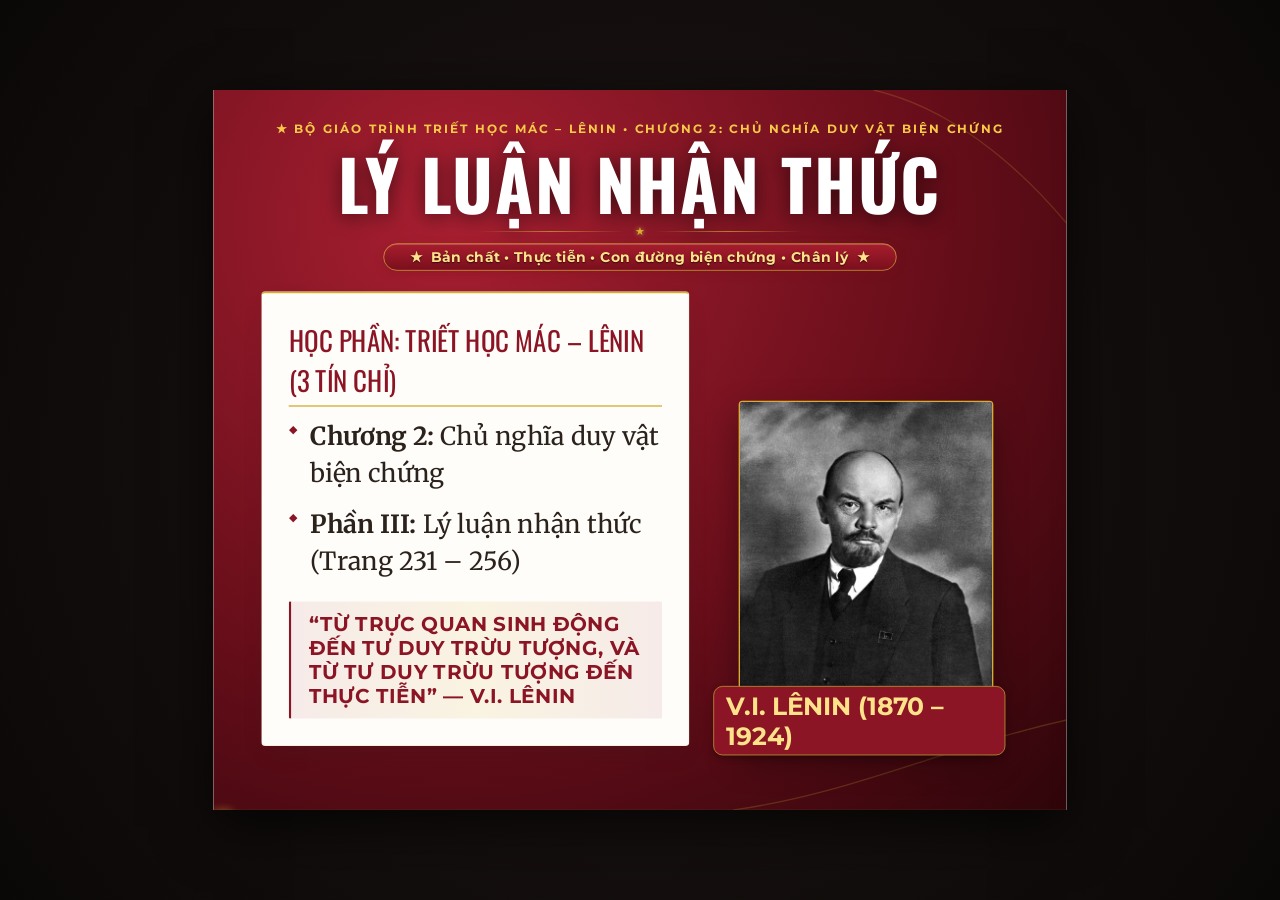
==== commit 4b4d21db: "Streamline intro & closing slides: remove redundant duration line on slide 1 and technical hotkey bu" ====
--- a/presentation/index.html
+++ b/presentation/index.html
@@ -73,7 +73,6 @@
           <ul class="bullet-list" style="font-size: 20px;">
             <li class="bullet-item"><strong>Chương 2:</strong> Chủ nghĩa duy vật biện chứng</li>
             <li class="bullet-item"><strong>Phần III:</strong> Lý luận nhận thức (Trang 231 – 256)</li>
-            <li class="bullet-item"><strong>Thời lượng trình bày:</strong> 45 – 50 phút (Bao gồm 2 Trò chơi tương tác)</li>
           </ul>
           <div class="takeaway-banner" style="margin-top: 32px;">
             “TỪ TRỰC QUAN SINH ĐỘNG ĐẾN TƯ DUY TRỪU TƯỢNG, VÀ TỪ TƯ DUY TRỪU TƯỢNG ĐẾN THỰC TIỄN” — V.I. LÊNIN
@@ -2392,7 +2391,6 @@
           <ul class="bullet-list" style="font-size: 19px;">
             <li class="bullet-item"><strong>Chủ đề:</strong> Lý luận nhận thức duy vật biện chứng</li>
             <li class="bullet-item"><strong>Tài liệu tham khảo chính thức:</strong> Bộ Giáo trình Triết học Mác – Lênin, NXB Chính trị quốc gia Sự thật, Chương 2, Phần III (Trang 231 – 256).</li>
-            <li class="bullet-item"><strong>Hỗ trợ kỹ thuật:</strong> Bấm phím <code>N</code> để mở Ghi chú thuyết trình, phím <code>M</code> để mở Mục lục slide, phím <code>F</code> để bật Toàn màn hình.</li>
           </ul>
           <div class="takeaway-banner" style="margin-top: 28px;">
             KÍNH CHÚC THẦY CÔ VÀ CÁC BẠN SINH VIÊN SỨC KHỎE VÀ THÀNH CÔNG TRONG HỌC TẬP!
--- a/presentation/assets/css/design-v3.css
+++ b/presentation/assets/css/design-v3.css
@@ -20,19 +20,18 @@
 
 /* Chuyển slide: View Transitions (Morph có kiểm soát) */
 html.vt .slide{transition:none}
-::view-transition-group(root){animation-duration:.55s;animation-timing-function:var(--ease-morph)}
+::view-transition-group(root){animation-duration:.4s;animation-timing-function:var(--ease-morph)}
 ::view-transition-group(*){animation-duration:var(--t-morph);animation-timing-function:var(--ease-morph)}
 ::view-transition-old(actor-pic),::view-transition-new(actor-pic){object-fit:cover;height:100%}
 ::view-transition-group(actor-pic){z-index:3}
 ::view-transition-group(actor-title){z-index:4}
-html[data-dir=back]::view-transition-group(actor-card){animation-duration:.7s}
 
 /* Hiện nội dung theo nhịp (bên trong chuyển cảnh) */
-@keyframes rise{from{opacity:0;transform:translateY(14px)}to{opacity:1;transform:none}}
-.slide.active .bullet-item,.slide.active .takeaway-banner{animation:rise .6s var(--ease-morph) both}
-.slide.active .bullet-item:nth-child(1){animation-delay:.25s}.slide.active .bullet-item:nth-child(2){animation-delay:.36s}
-.slide.active .bullet-item:nth-child(3){animation-delay:.47s}.slide.active .bullet-item:nth-child(4){animation-delay:.58s}
-.slide.active .bullet-item:nth-child(n+5){animation-delay:.69s}.slide.active .takeaway-banner{animation-delay:.8s}
+@keyframes rise{from{transform:translateY(12px)}to{transform:none}}
+.slide.active .bullet-item,.slide.active .takeaway-banner{animation:rise .5s var(--ease-morph) backwards}
+.slide.active .bullet-item:nth-child(1){animation-delay:.04s}.slide.active .bullet-item:nth-child(2){animation-delay:.08s}
+.slide.active .bullet-item:nth-child(3){animation-delay:.12s}.slide.active .bullet-item:nth-child(4){animation-delay:.16s}
+.slide.active .bullet-item:nth-child(n+5){animation-delay:.20s}.slide.active .takeaway-banner{animation-delay:.24s}
 
 /* Tiến độ + thanh điều khiển tự ẩn khi trình chiếu */
 #progress-bar-container{height:5px}
@@ -74,15 +73,8 @@
 /* Mượt hơn: slide không hiển thị không cần dựng (bật sau khi fit.js đo xong) */
 html.fit-done .slide:not(.active){content-visibility:hidden}
 
-/* Thành phần có chữ đổi nội dung: chữ cũ mờ nhanh, chữ mới hiện sau một nhịp (không chồng hai dòng chữ);
-   vị trí/kích thước vẫn morph liên tục. Ảnh giữ kiểu hòa trộn mặc định. */
-@keyframes vt-out{to{opacity:0}}
-@keyframes vt-in{from{opacity:0}}
-::view-transition-old(actor-badge),::view-transition-old(actor-title),::view-transition-old(actor-pill),
-::view-transition-old(actor-card),::view-transition-old(actor-takeaway){animation:vt-out .2s ease both;mix-blend-mode:normal}
-::view-transition-new(actor-badge),::view-transition-new(actor-title),::view-transition-new(actor-pill),
-::view-transition-new(actor-card),::view-transition-new(actor-takeaway){animation:vt-in .35s ease .18s both;mix-blend-mode:normal}
-/* Phần không có "thành phần morph" tương ứng (cột phụ, ảnh mới): nền cũ mờ nhanh, ảnh mới vào sau một nhịp */
-::view-transition-old(root){animation:vt-out .25s ease both;mix-blend-mode:normal}
-::view-transition-new(root){animation:vt-in .35s ease both;mix-blend-mode:normal}
-::view-transition-new(actor-pic){animation:vt-in .35s ease .2s both}
+/* Hòa trộn mặc định của trình duyệt (plus-lighter) không làm tụt độ sáng giữa hai slide.
+   Chữ đổi nội dung hòa trộn nhanh hơn phần còn lại để giảm thời gian hai dòng chữ chồng nhau. */
+::view-transition-old(actor-badge),::view-transition-new(actor-badge),
+::view-transition-old(actor-title),::view-transition-new(actor-title),
+::view-transition-old(actor-pill),::view-transition-new(actor-pill){animation-duration:.3s}
